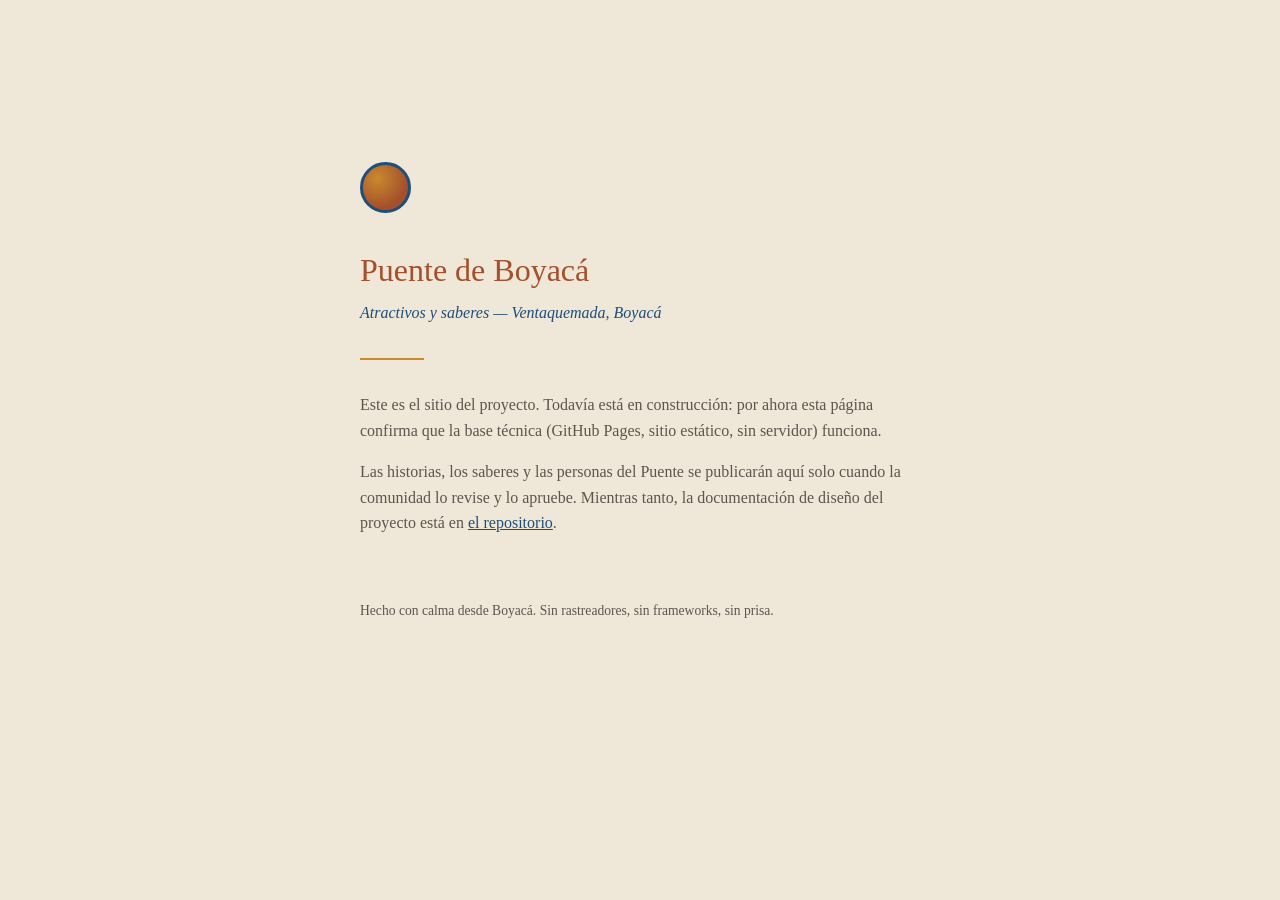
==== index.html @ 94298d31 "Crear página de prueba del sitio (Pages) This HTML document serves as a static webpage for the Puent" ====
<!DOCTYPE html>
<html lang="es">
<head>
<meta charset="utf-8">
<meta name="viewport" content="width=device-width, initial-scale=1">
<title>Puente de Boyacá — atractivos y saberes</title>
<meta name="description" content="Sitio del proyecto Puente de Boyacá: atractivos y saberes. Página de prueba.">
<style>
  :root {
    --tierra: #a4502c;      /* tierra cocida */
    --cobalto: #1f4e79;     /* esmalte cobalto */
    --lana: #efe7d8;        /* lana cruda */
    --piedra: #5b564e;      /* gris piedra */
    --ocre: #c98a2d;
  }
  * { box-sizing: border-box; }
  body {
    margin: 0;
    background: var(--lana);
    color: var(--piedra);
    font-family: Georgia, 'Times New Roman', serif;
    line-height: 1.6;
  }
  main {
    max-width: 38rem;
    margin: 0 auto;
    padding: 18vh 1.5rem 4rem;
  }
  .marca {
    width: 3.2rem; height: 3.2rem;
    border-radius: 50%;
    background:
      radial-gradient(circle at 32% 30%, var(--ocre), var(--tierra) 68%);
    border: 3px solid var(--cobalto);
    margin-bottom: 2rem;
  }
  h1 {
    font-size: 2rem;
    color: var(--tierra);
    margin: 0 0 .25rem;
    font-weight: normal;
  }
  p.sub {
    color: var(--cobalto);
    margin-top: 0;
    font-style: italic;
  }
  hr {
    border: none;
    border-top: 2px solid var(--ocre);
    width: 4rem;
    margin: 2rem 0;
  }
  a { color: var(--cobalto); }
  footer {
    margin-top: 4rem;
    font-size: .85rem;
    color: var(--piedra);
  }
</style>
</head>
<body>
<main>
  <div class="marca" aria-hidden="true"></div>
  <h1>Puente de Boyacá</h1>
  <p class="sub">Atractivos y saberes — Ventaquemada, Boyacá</p>
  <hr>
  <p>
    Este es el sitio del proyecto. Todavía está en construcción: por ahora
    esta página confirma que la base técnica (GitHub Pages, sitio estático,
    sin servidor) funciona.
  </p>
  <p>
    Las historias, los saberes y las personas del Puente se publicarán aquí
    solo cuando la comunidad lo revise y lo apruebe. Mientras tanto, la
    documentación de diseño del proyecto está en
    <a href="https://github.com/SanThought/puente-boyaca-web">el repositorio</a>.
  </p>
  <footer>
    Hecho con calma desde Boyacá. Sin rastreadores, sin frameworks, sin prisa.
  </footer>
</main>
</body>
</html>
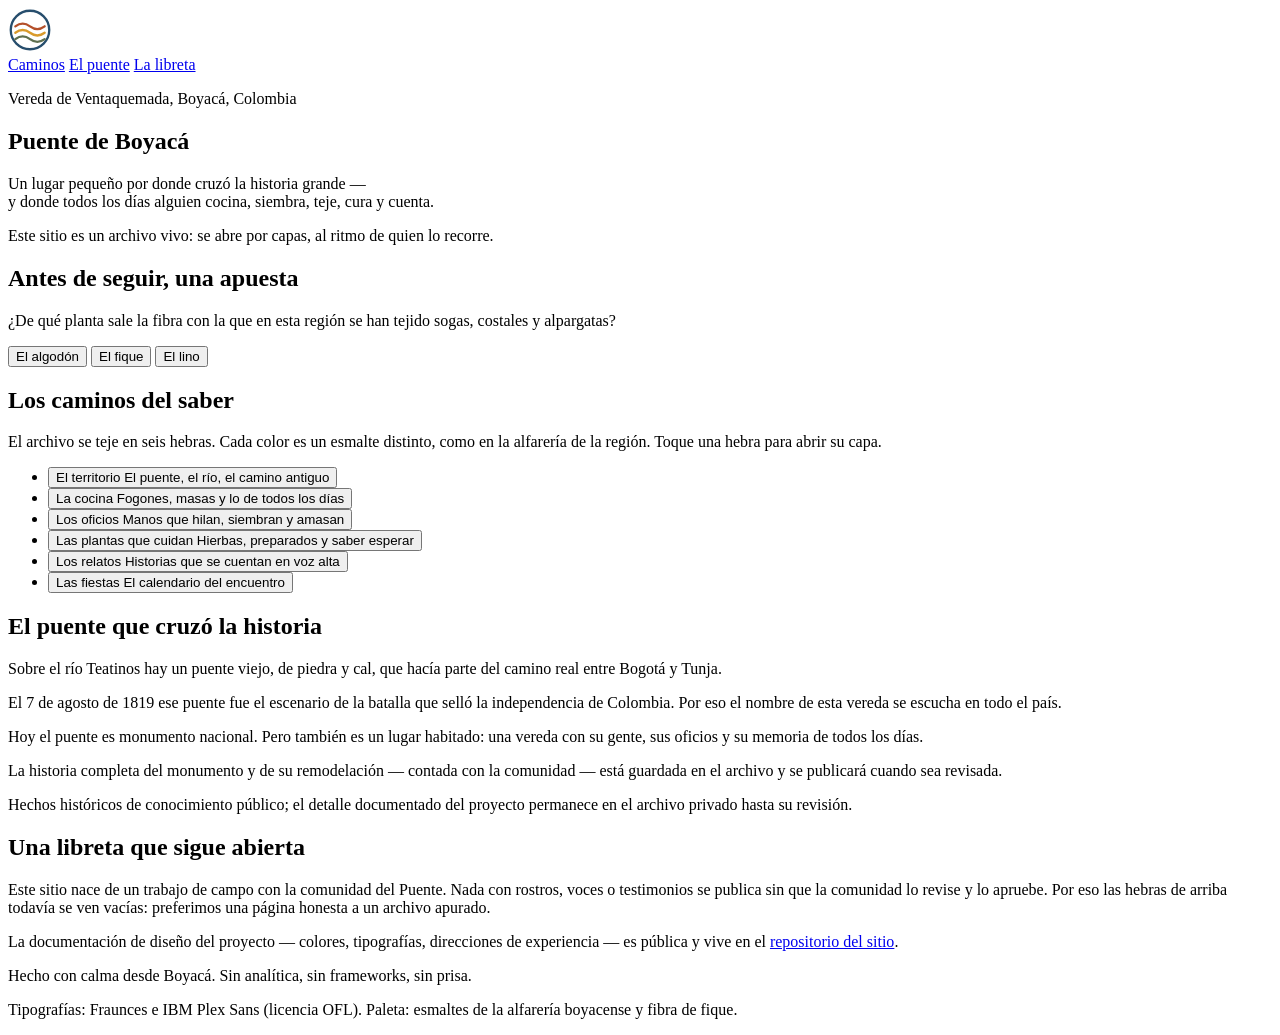
==== commit 94e8a5df: "Reconstruye la portada: nueva tipografia, paleta de esmaltes, caminos del saber Updated the title an" ====
--- a/index.html
+++ b/index.html
@@ -3,82 +3,167 @@
 <head>
 <meta charset="utf-8">
 <meta name="viewport" content="width=device-width, initial-scale=1">
-<title>Puente de Boyacá — atractivos y saberes</title>
-<meta name="description" content="Sitio del proyecto Puente de Boyacá: atractivos y saberes. Página de prueba.">
-<style>
-  :root {
-    --tierra: #a4502c;      /* tierra cocida */
-    --cobalto: #1f4e79;     /* esmalte cobalto */
-    --lana: #efe7d8;        /* lana cruda */
-    --piedra: #5b564e;      /* gris piedra */
-    --ocre: #c98a2d;
-  }
-  * { box-sizing: border-box; }
-  body {
-    margin: 0;
-    background: var(--lana);
-    color: var(--piedra);
-    font-family: Georgia, 'Times New Roman', serif;
-    line-height: 1.6;
-  }
-  main {
-    max-width: 38rem;
-    margin: 0 auto;
-    padding: 18vh 1.5rem 4rem;
-  }
-  .marca {
-    width: 3.2rem; height: 3.2rem;
-    border-radius: 50%;
-    background:
-      radial-gradient(circle at 32% 30%, var(--ocre), var(--tierra) 68%);
-    border: 3px solid var(--cobalto);
-    margin-bottom: 2rem;
-  }
-  h1 {
-    font-size: 2rem;
-    color: var(--tierra);
-    margin: 0 0 .25rem;
-    font-weight: normal;
-  }
-  p.sub {
-    color: var(--cobalto);
-    margin-top: 0;
-    font-style: italic;
-  }
-  hr {
-    border: none;
-    border-top: 2px solid var(--ocre);
-    width: 4rem;
-    margin: 2rem 0;
-  }
-  a { color: var(--cobalto); }
-  footer {
-    margin-top: 4rem;
-    font-size: .85rem;
-    color: var(--piedra);
-  }
-</style>
+<title>Puente de Boyacá — territorio, oficios y memoria</title>
+<meta name="description" content="Sitio cultural de la vereda Puente de Boyacá (Ventaquemada, Boyacá): un archivo vivo de saberes que se abre camino con calma.">
+<link rel="preconnect" href="https://fonts.googleapis.com">
+<link rel="preconnect" href="https://fonts.gstatic.com" crossorigin>
+<link href="https://fonts.googleapis.com/css2?family=Fraunces:ital,opsz,wght@0,9..144,400;0,9..144,600;0,9..144,900;1,9..144,400&family=IBM+Plex+Sans:wght@400;500;600&display=swap" rel="stylesheet">
+<link rel="stylesheet" href="assets/site.css">
 </head>
 <body>
+
+<div class="hebra" aria-hidden="true"><span id="hebra-progreso"></span></div>
+
+<header class="tope">
+  <div class="marca" aria-hidden="true">
+    <svg viewBox="0 0 48 48" width="44" height="44">
+      <circle cx="24" cy="24" r="21" fill="none" stroke="#274e6d" stroke-width="2.5"/>
+      <path d="M8 20 Q16 14 24 20 T40 20" fill="none" stroke="#b4502a" stroke-width="2.5" stroke-linecap="round"/>
+      <path d="M8 27 Q16 21 24 27 T40 27" fill="none" stroke="#d99a2b" stroke-width="2.5" stroke-linecap="round"/>
+      <path d="M8 34 Q16 28 24 34 T40 34" fill="none" stroke="#5f7050" stroke-width="2.5" stroke-linecap="round"/>
+    </svg>
+  </div>
+  <nav class="nav" aria-label="Secciones">
+    <a href="#caminos">Caminos</a>
+    <a href="#historia">El puente</a>
+    <a href="#libreta">La libreta</a>
+  </nav>
+</header>
+
 <main>
-  <div class="marca" aria-hidden="true"></div>
-  <h1>Puente de Boyacá</h1>
-  <p class="sub">Atractivos y saberes — Ventaquemada, Boyacá</p>
-  <hr>
-  <p>
-    Este es el sitio del proyecto. Todavía está en construcción: por ahora
-    esta página confirma que la base técnica (GitHub Pages, sitio estático,
-    sin servidor) funciona.
-  </p>
-  <p>
-    Las historias, los saberes y las personas del Puente se publicarán aquí
-    solo cuando la comunidad lo revise y lo apruebe. Mientras tanto, la
-    documentación de diseño del proyecto está en
-    <a href="https://github.com/SanThought/puente-boyaca-web">el repositorio</a>.
-  </p>
-  <footer>
-    Hecho con calma desde Boyacá. Sin rastreadores, sin frameworks, sin prisa.
-  </footer>
+
+  <section class="hero">
+    <p class="lugar">Vereda de Ventaquemada, Boyacá, Colombia</p>
+    <h1>Puente de Boyacá</h1>
+    <p class="lema">Un lugar pequeño por donde cruzó la historia grande —<br>
+    y donde todos los días alguien cocina, siembra, teje, cura y cuenta.</p>
+    <p class="hero-nota">Este sitio es un archivo vivo: se abre por capas, al ritmo de quien lo recorre.</p>
+    <div class="muestrario" aria-hidden="true">
+      <span class="muestra m-terracota"></span>
+      <span class="muestra m-turquesa"></span>
+      <span class="muestra m-amarillo"></span>
+      <span class="muestra m-verde"></span>
+      <span class="muestra m-cobalto"></span>
+      <span class="muestra m-magenta"></span>
+    </div>
+  </section>
+
+  <div class="divisor" aria-hidden="true"></div>
+
+  <section class="adivina" id="adivina">
+    <h2>Antes de seguir, una apuesta</h2>
+    <p class="pregunta">¿De qué planta sale la fibra con la que en esta región se han tejido sogas, costales y alpargatas?</p>
+    <div class="opciones" role="group" aria-label="Opciones de respuesta">
+      <button class="opcion" data-ok="no">El algodón</button>
+      <button class="opcion" data-ok="si">El fique</button>
+      <button class="opcion" data-ok="no">El lino</button>
+    </div>
+    <div class="respuesta" hidden>
+      <p class="veredicto"></p>
+      <p>El <strong>fique</strong> — una fibra dura y noble — se cultiva y se teje en varias zonas de Boyacá, como Nobsa. Este es un dato de la <em>región</em>; las fichas de este camino, recogidas en el Puente, se publicarán cuando la comunidad las revise.</p>
+    </div>
+  </section>
+
+  <section class="caminos" id="caminos">
+    <h2>Los caminos del saber</h2>
+    <p class="bajada">El archivo se teje en seis hebras. Cada color es un esmalte distinto, como en la alfarería de la región. Toque una hebra para abrir su capa.</p>
+
+    <ul class="hebras">
+      <li class="camino" data-color="cobalto">
+        <button class="hebra-boton" aria-expanded="false">
+          <span class="esmalte e-cobalto" aria-hidden="true"></span>
+          <span class="hebra-texto"><span class="hebra-nombre">El territorio</span>
+          <span class="hebra-pista">El puente, el río, el camino antiguo</span></span>
+        </button>
+        <div class="capa" hidden>
+          <p>Las historias que un lugar guarda: el paso del camino real, el río y las piedras que llevan nombre. El archivo ya guarda material de campo de este camino; sus fichas se publicarán tras la revisión comunitaria.</p>
+          <p class="estado">Estado: fichas en revisión comunitaria</p>
+        </div>
+      </li>
+      <li class="camino" data-color="terracota">
+        <button class="hebra-boton" aria-expanded="false">
+          <span class="esmalte e-terracota" aria-hidden="true"></span>
+          <span class="hebra-texto"><span class="hebra-nombre">La cocina</span>
+          <span class="hebra-pista">Fogones, masas y lo de todos los días</span></span>
+        </button>
+        <div class="capa" hidden>
+          <p>Lo que se come cuando hay algo que celebrar y lo que sostiene la semana: recetas, técnicas y medidas de la mano. El archivo ya guarda material de campo de este camino; sus fichas se publicarán tras la revisión comunitaria.</p>
+          <p class="estado">Estado: fichas en revisión comunitaria</p>
+        </div>
+      </li>
+      <li class="camino" data-color="verde">
+        <button class="hebra-boton" aria-expanded="false">
+          <span class="esmalte e-verde" aria-hidden="true"></span>
+          <span class="hebra-texto"><span class="hebra-nombre">Los oficios</span>
+          <span class="hebra-pista">Manos que hilan, siembran y amasan</span></span>
+        </button>
+        <div class="capa" hidden>
+          <p>Saberes que se aprenden haciendo: la tierra, la lana, la cosecha. Oficios que no caben en un manual. El archivo ya guarda material de campo de este camino; sus fichas se publicarán tras la revisión comunitaria.</p>
+          <p class="estado">Estado: fichas en revisión comunitaria</p>
+        </div>
+      </li>
+      <li class="camino" data-color="turquesa">
+        <button class="hebra-boton" aria-expanded="false">
+          <span class="esmalte e-turquesa" aria-hidden="true"></span>
+          <span class="hebra-texto"><span class="hebra-nombre">Las plantas que cuidan</span>
+          <span class="hebra-pista">Hierbas, preparados y saber esperar</span></span>
+        </button>
+        <div class="capa" hidden>
+          <p>La medicina casera: qué hierba, para qué, y cuándo no. Un conocimiento de cuidado que se transmite en voz baja. El archivo ya guarda material de campo de este camino; sus fichas se publicarán tras la revisión comunitaria.</p>
+          <p class="estado">Estado: fichas en revisión comunitaria</p>
+        </div>
+      </li>
+      <li class="camino" data-color="amarillo">
+        <button class="hebra-boton" aria-expanded="false">
+          <span class="esmalte e-amarillo" aria-hidden="true"></span>
+          <span class="hebra-texto"><span class="hebra-nombre">Los relatos</span>
+          <span class="hebra-pista">Historias que se cuentan en voz alta</span></span>
+        </button>
+        <div class="capa" hidden>
+          <p>La tradición oral: lo que la loma, el río y el oro han dejado en las historias de la gente. El archivo ya guarda material de campo de este camino; sus fichas se publicarán tras la revisión comunitaria.</p>
+          <p class="estado">Estado: fichas en revisión comunitaria</p>
+        </div>
+      </li>
+      <li class="camino" data-color="magenta">
+        <button class="hebra-boton" aria-expanded="false">
+          <span class="esmalte e-magenta" aria-hidden="true"></span>
+          <span class="hebra-texto"><span class="hebra-nombre">Las fiestas</span>
+          <span class="hebra-pista">El calendario del encuentro</span></span>
+        </button>
+        <div class="capa" hidden>
+          <p>Santos patronos, música y la plaza llena: cuándo se celebra y por qué importa. El archivo ya guarda material de campo de este camino; sus fichas se publicarán tras la revisión comunitaria.</p>
+          <p class="estado">Estado: fichas en revisión comunitaria</p>
+        </div>
+      </li>
+    </ul>
+  </section>
+
+  <div class="divisor" aria-hidden="true"></div>
+
+  <section class="historia" id="historia">
+    <h2>El puente que cruzó la historia</h2>
+    <div class="estampa">
+      <p class="capa-h revelar">Sobre el río Teatinos hay un puente viejo, de piedra y cal, que hacía parte del camino real entre Bogotá y Tunja.</p>
+      <p class="capa-h revelar">El 7 de agosto de 1819 ese puente fue el escenario de la batalla que selló la independencia de Colombia. Por eso el nombre de esta vereda se escucha en todo el país.</p>
+      <p class="capa-h revelar">Hoy el puente es monumento nacional. Pero también es un lugar habitado: una vereda con su gente, sus oficios y su memoria de todos los días.</p>
+      <p class="capa-h revelar nota-archivo">La historia completa del monumento y de su remodelación — contada con la comunidad — está guardada en el archivo y se publicará cuando sea revisada.</p>
+    </div>
+    <p class="fuente">Hechos históricos de conocimiento público; el detalle documentado del proyecto permanece en el archivo privado hasta su revisión.</p>
+  </section>
+
+  <section class="libreta" id="libreta">
+    <h2>Una libreta que sigue abierta</h2>
+    <p>Este sitio nace de un trabajo de campo con la comunidad del Puente. Nada con rostros, voces o testimonios se publica sin que la comunidad lo revise y lo apruebe. Por eso las hebras de arriba todavía se ven vacías: preferimos una página honesta a un archivo apurado.</p>
+    <p>La documentación de diseño del proyecto — colores, tipografías, direcciones de experiencia — es pública y vive en el <a href="https://github.com/SanThought/puente-boyaca-web">repositorio del sitio</a>.</p>
+  </section>
+
 </main>
+
+<footer>
+  <p>Hecho con calma desde Boyacá. Sin analítica, sin frameworks, sin prisa.</p>
+  <p class="mini">Tipografías: Fraunces e IBM Plex Sans (licencia OFL). Paleta: esmaltes de la alfarería boyacense y fibra de fique.</p>
+</footer>
+
+<script src="assets/site.js" defer></script>
 </body>
 </html>
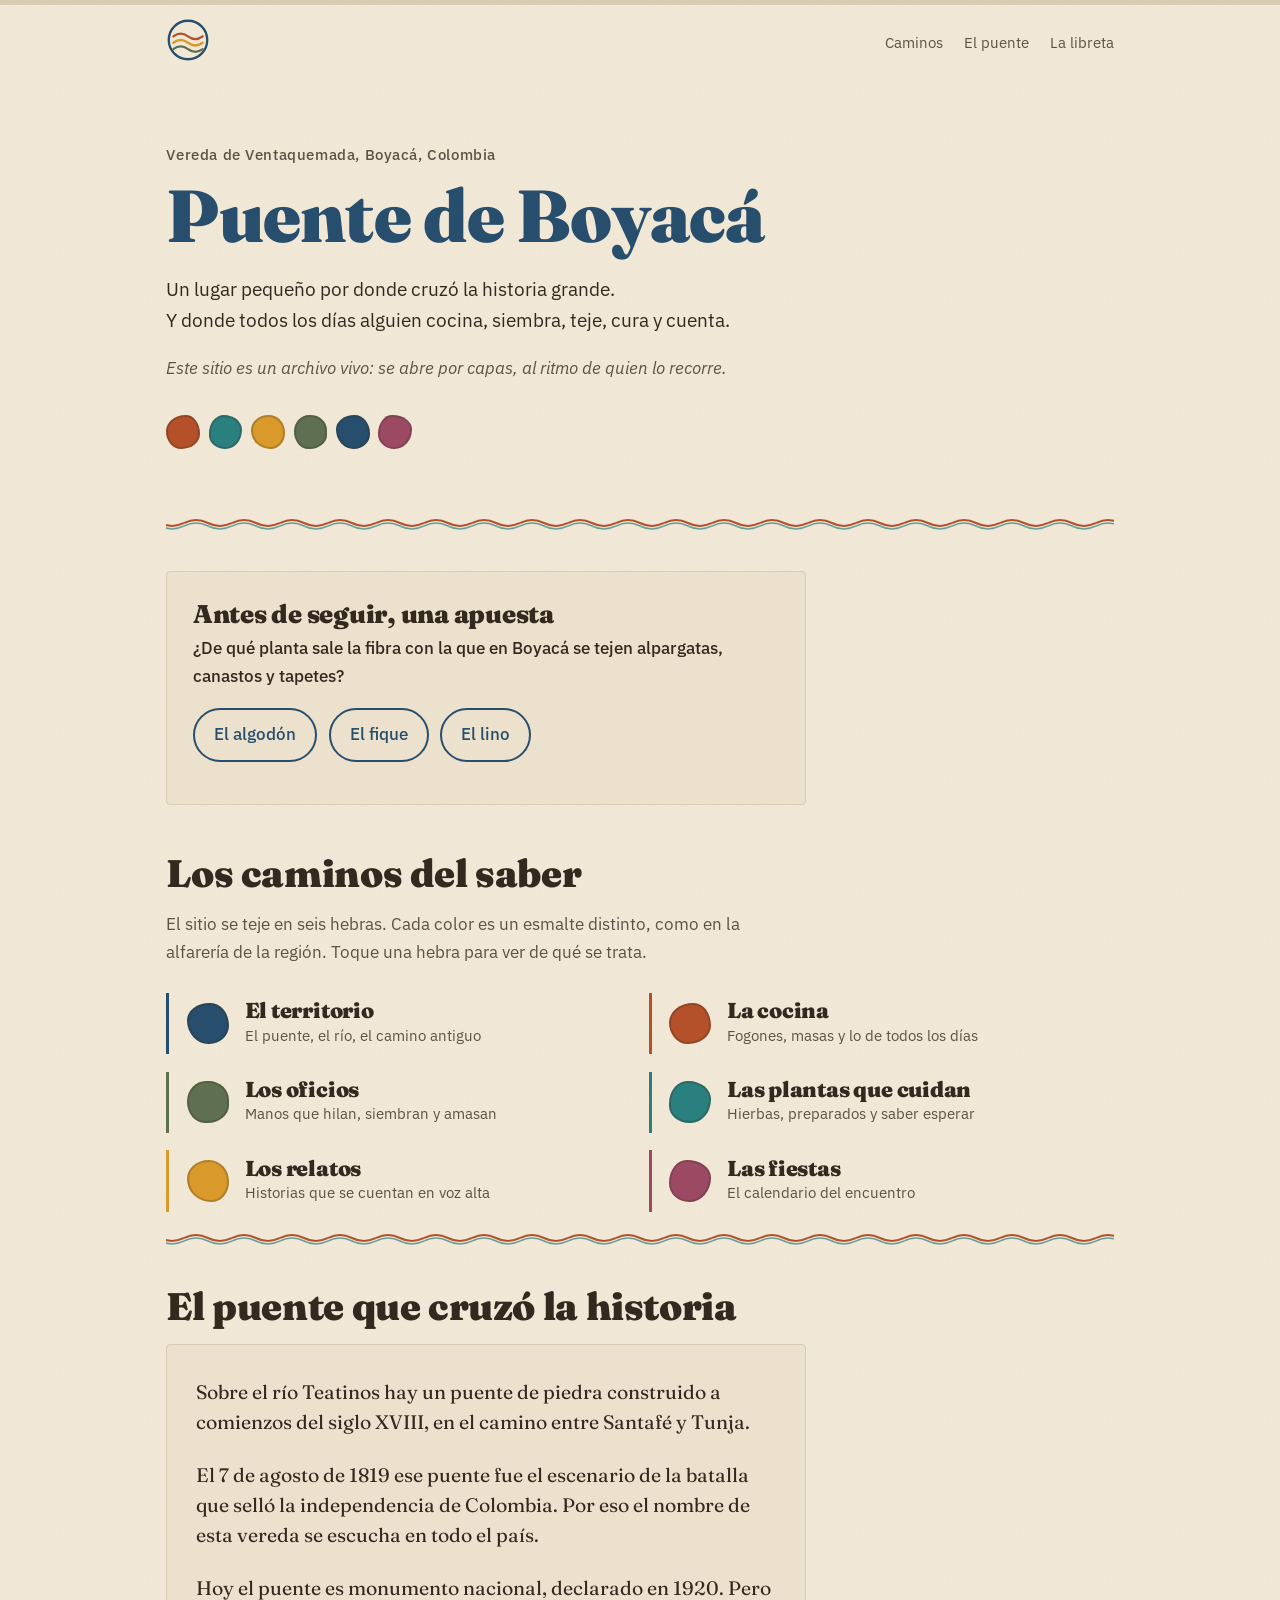
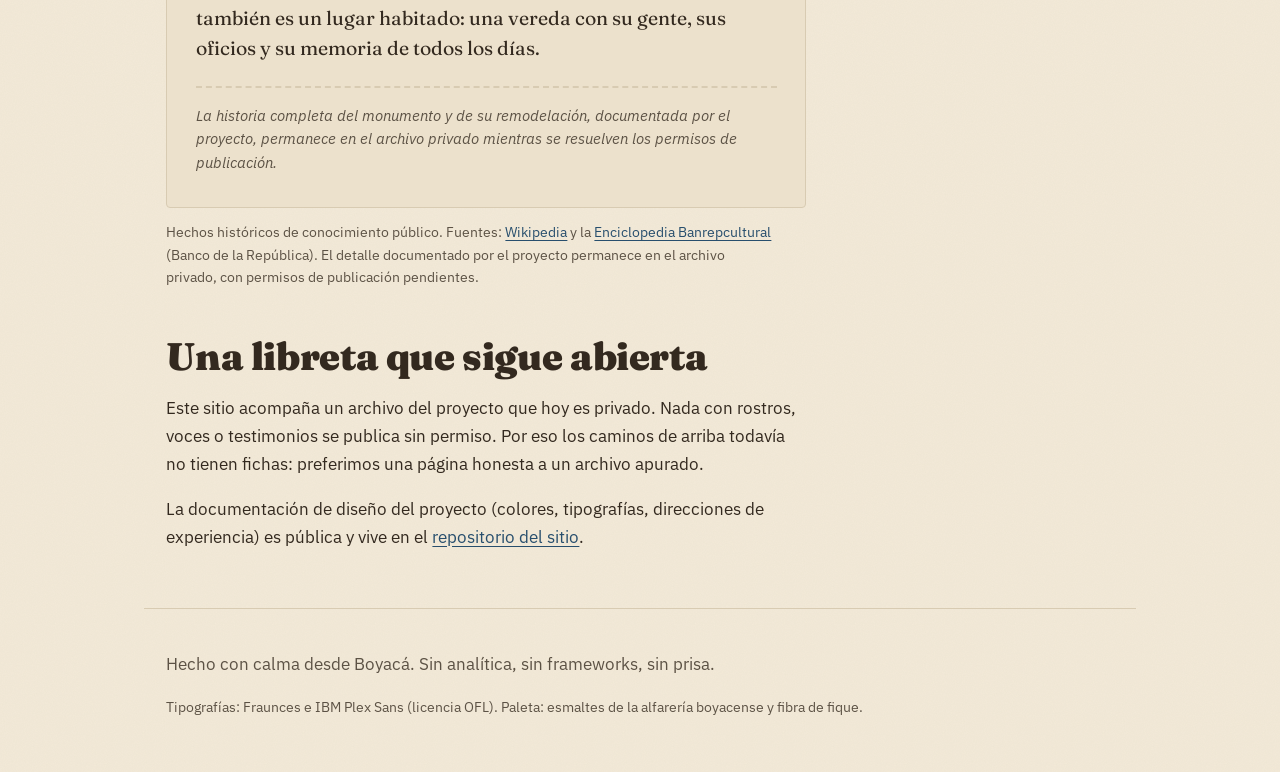
==== commit c1ab9f4b: "Update title and text content in index.html" ====
--- a/index.html
+++ b/index.html
@@ -3,7 +3,7 @@
 <head>
 <meta charset="utf-8">
 <meta name="viewport" content="width=device-width, initial-scale=1">
-<title>Puente de Boyacá — territorio, oficios y memoria</title>
+<title>Puente de Boyacá: territorio, oficios y memoria</title>
 <meta name="description" content="Sitio cultural de la vereda Puente de Boyacá (Ventaquemada, Boyacá): un archivo vivo de saberes que se abre camino con calma.">
 <link rel="preconnect" href="https://fonts.googleapis.com">
 <link rel="preconnect" href="https://fonts.gstatic.com" crossorigin>
@@ -35,8 +35,8 @@
   <section class="hero">
     <p class="lugar">Vereda de Ventaquemada, Boyacá, Colombia</p>
     <h1>Puente de Boyacá</h1>
-    <p class="lema">Un lugar pequeño por donde cruzó la historia grande —<br>
-    y donde todos los días alguien cocina, siembra, teje, cura y cuenta.</p>
+    <p class="lema">Un lugar pequeño por donde cruzó la historia grande.<br>
+    Y donde todos los días alguien cocina, siembra, teje, cura y cuenta.</p>
     <p class="hero-nota">Este sitio es un archivo vivo: se abre por capas, al ritmo de quien lo recorre.</p>
     <div class="muestrario" aria-hidden="true">
       <span class="muestra m-terracota"></span>
@@ -52,7 +52,7 @@
 
   <section class="adivina" id="adivina">
     <h2>Antes de seguir, una apuesta</h2>
-    <p class="pregunta">¿De qué planta sale la fibra con la que en esta región se han tejido sogas, costales y alpargatas?</p>
+    <p class="pregunta">¿De qué planta sale la fibra con la que en Boyacá se tejen alpargatas, canastos y tapetes?</p>
     <div class="opciones" role="group" aria-label="Opciones de respuesta">
       <button class="opcion" data-ok="no">El algodón</button>
       <button class="opcion" data-ok="si">El fique</button>
@@ -60,13 +60,13 @@
     </div>
     <div class="respuesta" hidden>
       <p class="veredicto"></p>
-      <p>El <strong>fique</strong> — una fibra dura y noble — se cultiva y se teje en varias zonas de Boyacá, como Nobsa. Este es un dato de la <em>región</em>; las fichas de este camino, recogidas en el Puente, se publicarán cuando la comunidad las revise.</p>
+      <p>El <strong>fique</strong> se trabaja en zonas de Boyacá como Guacamayas, Tenza y Chinavita, según el <a href="https://artesanias.boyaca.gov.co/oficios/">catálogo de oficios de Artesanías de Boyacá</a>. Este es un dato de la <em>región</em>: los caminos de este sitio aún no publican sus fichas porque los permisos del archivo están pendientes.</p>
     </div>
   </section>
 
   <section class="caminos" id="caminos">
     <h2>Los caminos del saber</h2>
-    <p class="bajada">El archivo se teje en seis hebras. Cada color es un esmalte distinto, como en la alfarería de la región. Toque una hebra para abrir su capa.</p>
+    <p class="bajada">El sitio se teje en seis hebras. Cada color es un esmalte distinto, como en la alfarería de la región. Toque una hebra para ver de qué se trata.</p>
 
     <ul class="hebras">
       <li class="camino" data-color="cobalto">
@@ -76,8 +76,8 @@
           <span class="hebra-pista">El puente, el río, el camino antiguo</span></span>
         </button>
         <div class="capa" hidden>
-          <p>Las historias que un lugar guarda: el paso del camino real, el río y las piedras que llevan nombre. El archivo ya guarda material de campo de este camino; sus fichas se publicarán tras la revisión comunitaria.</p>
-          <p class="estado">Estado: fichas en revisión comunitaria</p>
+          <p>Las historias que un lugar guarda: el paso del camino, el río y las piedras que llevan nombre.</p>
+          <p class="estado">Estado: aún sin contenido publicado; permisos de publicación pendientes.</p>
         </div>
       </li>
       <li class="camino" data-color="terracota">
@@ -87,8 +87,8 @@
           <span class="hebra-pista">Fogones, masas y lo de todos los días</span></span>
         </button>
         <div class="capa" hidden>
-          <p>Lo que se come cuando hay algo que celebrar y lo que sostiene la semana: recetas, técnicas y medidas de la mano. El archivo ya guarda material de campo de este camino; sus fichas se publicarán tras la revisión comunitaria.</p>
-          <p class="estado">Estado: fichas en revisión comunitaria</p>
+          <p>Lo que se come cuando hay algo que celebrar y lo que sostiene la semana: recetas, técnicas y medidas de la mano.</p>
+          <p class="estado">Estado: aún sin contenido publicado; permisos de publicación pendientes.</p>
         </div>
       </li>
       <li class="camino" data-color="verde">
@@ -98,8 +98,8 @@
           <span class="hebra-pista">Manos que hilan, siembran y amasan</span></span>
         </button>
         <div class="capa" hidden>
-          <p>Saberes que se aprenden haciendo: la tierra, la lana, la cosecha. Oficios que no caben en un manual. El archivo ya guarda material de campo de este camino; sus fichas se publicarán tras la revisión comunitaria.</p>
-          <p class="estado">Estado: fichas en revisión comunitaria</p>
+          <p>Saberes que se aprenden haciendo: la tierra, la lana, la cosecha. Oficios que no caben en un manual.</p>
+          <p class="estado">Estado: aún sin contenido publicado; permisos de publicación pendientes.</p>
         </div>
       </li>
       <li class="camino" data-color="turquesa">
@@ -109,8 +109,8 @@
           <span class="hebra-pista">Hierbas, preparados y saber esperar</span></span>
         </button>
         <div class="capa" hidden>
-          <p>La medicina casera: qué hierba, para qué, y cuándo no. Un conocimiento de cuidado que se transmite en voz baja. El archivo ya guarda material de campo de este camino; sus fichas se publicarán tras la revisión comunitaria.</p>
-          <p class="estado">Estado: fichas en revisión comunitaria</p>
+          <p>La medicina casera: qué hierba, para qué, y cuándo no. Un conocimiento de cuidado que se transmite en voz baja.</p>
+          <p class="estado">Estado: aún sin contenido publicado; permisos de publicación pendientes.</p>
         </div>
       </li>
       <li class="camino" data-color="amarillo">
@@ -120,8 +120,8 @@
           <span class="hebra-pista">Historias que se cuentan en voz alta</span></span>
         </button>
         <div class="capa" hidden>
-          <p>La tradición oral: lo que la loma, el río y el oro han dejado en las historias de la gente. El archivo ya guarda material de campo de este camino; sus fichas se publicarán tras la revisión comunitaria.</p>
-          <p class="estado">Estado: fichas en revisión comunitaria</p>
+          <p>La tradición oral: historias de la loma, del río y de la gente, contadas de generación en generación.</p>
+          <p class="estado">Estado: aún sin contenido publicado; permisos de publicación pendientes.</p>
         </div>
       </li>
       <li class="camino" data-color="magenta">
@@ -131,8 +131,8 @@
           <span class="hebra-pista">El calendario del encuentro</span></span>
         </button>
         <div class="capa" hidden>
-          <p>Santos patronos, música y la plaza llena: cuándo se celebra y por qué importa. El archivo ya guarda material de campo de este camino; sus fichas se publicarán tras la revisión comunitaria.</p>
-          <p class="estado">Estado: fichas en revisión comunitaria</p>
+          <p>Santos patronos, música y la plaza llena: cuándo se celebra y por qué importa.</p>
+          <p class="estado">Estado: aún sin contenido publicado; permisos de publicación pendientes.</p>
         </div>
       </li>
     </ul>
@@ -143,18 +143,18 @@
   <section class="historia" id="historia">
     <h2>El puente que cruzó la historia</h2>
     <div class="estampa">
-      <p class="capa-h revelar">Sobre el río Teatinos hay un puente viejo, de piedra y cal, que hacía parte del camino real entre Bogotá y Tunja.</p>
+      <p class="capa-h revelar">Sobre el río Teatinos hay un puente de piedra construido a comienzos del siglo XVIII, en el camino entre Santafé y Tunja.</p>
       <p class="capa-h revelar">El 7 de agosto de 1819 ese puente fue el escenario de la batalla que selló la independencia de Colombia. Por eso el nombre de esta vereda se escucha en todo el país.</p>
-      <p class="capa-h revelar">Hoy el puente es monumento nacional. Pero también es un lugar habitado: una vereda con su gente, sus oficios y su memoria de todos los días.</p>
-      <p class="capa-h revelar nota-archivo">La historia completa del monumento y de su remodelación — contada con la comunidad — está guardada en el archivo y se publicará cuando sea revisada.</p>
+      <p class="capa-h revelar">Hoy el puente es monumento nacional, declarado en 1920. Pero también es un lugar habitado: una vereda con su gente, sus oficios y su memoria de todos los días.</p>
+      <p class="capa-h revelar nota-archivo">La historia completa del monumento y de su remodelación, documentada por el proyecto, permanece en el archivo privado mientras se resuelven los permisos de publicación.</p>
     </div>
-    <p class="fuente">Hechos históricos de conocimiento público; el detalle documentado del proyecto permanece en el archivo privado hasta su revisión.</p>
+    <p class="fuente">Hechos históricos de conocimiento público. Fuentes: <a href="https://es.wikipedia.org/wiki/Puente_de_Boyac%C3%A1">Wikipedia</a> y la <a href="https://enciclopedia.banrepcultural.org/Puente_de_Boyac%C3%A1">Enciclopedia Banrepcultural</a> (Banco de la República). El detalle documentado por el proyecto permanece en el archivo privado, con permisos de publicación pendientes.</p>
   </section>
 
   <section class="libreta" id="libreta">
     <h2>Una libreta que sigue abierta</h2>
-    <p>Este sitio nace de un trabajo de campo con la comunidad del Puente. Nada con rostros, voces o testimonios se publica sin que la comunidad lo revise y lo apruebe. Por eso las hebras de arriba todavía se ven vacías: preferimos una página honesta a un archivo apurado.</p>
-    <p>La documentación de diseño del proyecto — colores, tipografías, direcciones de experiencia — es pública y vive en el <a href="https://github.com/SanThought/puente-boyaca-web">repositorio del sitio</a>.</p>
+    <p>Este sitio acompaña un archivo del proyecto que hoy es privado. Nada con rostros, voces o testimonios se publica sin permiso. Por eso los caminos de arriba todavía no tienen fichas: preferimos una página honesta a un archivo apurado.</p>
+    <p>La documentación de diseño del proyecto (colores, tipografías, direcciones de experiencia) es pública y vive en el <a href="https://github.com/SanThought/puente-boyaca-web">repositorio del sitio</a>.</p>
   </section>
 
 </main>
--- a/assets/site.css
+++ b/assets/site.css
@@ -0,0 +1,218 @@
+/* Puente de Boyacá — sitio cultural
+   Paleta: esmaltes de alfarería boyacense + fibra de fique
+   Tipografías: Fraunces (display) + IBM Plex Sans (texto), OFL */
+
+:root {
+  --papel: #f3ead8;
+  --papel-bajo: #ece1cc;
+  --tinta: #33291f;
+  --tinta-suave: #5c5245;
+  --terracota: #b4502a;
+  --turquesa: #2a7f7f;
+  --amarillo: #d99a2b;
+  --verde: #5f7050;
+  --cobalto: #274e6d;
+  --magenta: #9c4a63;
+  --linea: #d8cbb2;
+}
+
+* { box-sizing: border-box; }
+
+html { scroll-behavior: smooth; }
+
+body {
+  margin: 0;
+  background: var(--papel);
+  color: var(--tinta);
+  font-family: 'IBM Plex Sans', system-ui, sans-serif;
+  font-size: 1.06rem;
+  line-height: 1.65;
+  /* grano de papel sutil */
+  background-image: url("data:image/svg+xml,%3Csvg xmlns='http://www.w3.org/2000/svg' width='160' height='160'%3E%3Cfilter id='g'%3E%3CfeTurbulence type='fractalNoise' baseFrequency='0.9' numOctaves='2'/%3E%3CfeColorMatrix values='0 0 0 0 0.2 0 0 0 0 0.17 0 0 0 0 0.12 0 0 0 0.04 0'/%3E%3C/filter%3E%3Crect width='160' height='160' filter='url(%23g)'/%3E%3C/svg%3E");
+}
+
+::selection { background: var(--amarillo); color: var(--tinta); }
+
+h1, h2, .hebra-nombre {
+  font-family: 'Fraunces', Georgia, serif;
+  font-weight: 900;
+  line-height: 1.08;
+  letter-spacing: -0.01em;
+}
+
+h2 { font-size: clamp(1.7rem, 4.5vw, 2.4rem); margin: 0 0 1rem; }
+
+a { color: var(--cobalto); text-underline-offset: 3px; }
+a:hover { color: var(--terracota); }
+
+/* hebra de progreso (hilo tejido en el borde superior) */
+.hebra {
+  position: fixed; top: 0; left: 0; right: 0; height: 5px;
+  background: var(--linea); z-index: 10;
+}
+.hebra span {
+  display: block; height: 100%; width: 0;
+  background: linear-gradient(90deg, var(--terracota), var(--amarillo), var(--verde), var(--turquesa), var(--cobalto));
+  transition: width .12s linear;
+}
+
+/* encabezado */
+.tope {
+  display: flex; align-items: center; justify-content: space-between;
+  padding: 1.1rem 1.4rem 0;
+  max-width: 62rem; margin: 0 auto;
+}
+.marca { flex: 0 0 auto; }
+.nav { display: flex; gap: 1.3rem; font-size: .95rem; }
+.nav a { color: var(--tinta-suave); text-decoration: none; border-bottom: 2px solid transparent; padding-bottom: 2px; }
+.nav a:hover, .nav a:focus-visible { border-bottom-color: var(--terracota); color: var(--tinta); }
+
+main { max-width: 62rem; margin: 0 auto; padding: 0 1.4rem; }
+
+/* portada */
+.hero { padding: 4.5rem 0 3rem; max-width: 40rem; }
+.lugar {
+  margin: 0 0 .6rem; font-size: .92rem; font-weight: 500;
+  color: var(--tinta-suave); letter-spacing: .04em;
+}
+.hero h1 {
+  font-size: clamp(2.8rem, 8vw, 4.6rem);
+  margin: 0 0 1.1rem; color: var(--cobalto);
+}
+.lema { font-size: 1.18rem; color: var(--tinta); margin: 0 0 1.2rem; }
+.hero-nota { color: var(--tinta-suave); font-style: italic; margin: 0 0 2rem; }
+
+.muestrario { display: flex; gap: .55rem; align-items: center; }
+.muestra {
+  width: 2.1rem; height: 2.1rem; display: inline-block;
+  border: 2px solid rgba(51,41,31,.25);
+}
+.m-terracota { background: var(--terracota); border-radius: 58% 42% 55% 45% / 48% 55% 45% 52%; }
+.m-turquesa  { background: var(--turquesa);  border-radius: 45% 55% 50% 50% / 55% 45% 58% 42%; }
+.m-amarillo  { background: var(--amarillo);  border-radius: 52% 48% 42% 58% / 45% 52% 48% 55%; }
+.m-verde     { background: var(--verde);     border-radius: 48% 52% 55% 45% / 52% 48% 45% 55%; }
+.m-cobalto   { background: var(--cobalto);   border-radius: 55% 45% 48% 52% / 42% 55% 45% 58%; }
+.m-magenta   { background: var(--magenta);   border-radius: 42% 58% 52% 48% / 55% 42% 58% 45%; }
+
+/* divisor de hebras */
+.divisor {
+  height: 14px; margin: 1.2rem 0 2.6rem;
+  background-image: url("data:image/svg+xml,%3Csvg xmlns='http://www.w3.org/2000/svg' width='48' height='14' viewBox='0 0 48 14'%3E%3Cpath d='M0 7 Q12 1 24 7 T48 7' fill='none' stroke='%23b4502a' stroke-width='2'/%3E%3Cpath d='M0 10 Q12 4 24 10 T48 10' fill='none' stroke='%232a7f7f' stroke-width='1.4' opacity='.7'/%3E%3C/svg%3E");
+  background-repeat: repeat-x; background-position: center;
+}
+
+/* adivina y revela */
+.adivina {
+  background: var(--papel-bajo);
+  border: 1px solid var(--linea);
+  border-radius: 4px;
+  padding: 1.8rem 1.6rem 1.6rem;
+  margin-bottom: 3rem;
+  max-width: 40rem;
+}
+.adivina h2 { font-size: clamp(1.3rem, 3vw, 1.6rem); margin-bottom: .4rem; }
+.pregunta { margin-top: 0; font-weight: 500; }
+.opciones { display: flex; flex-wrap: wrap; gap: .7rem; margin: 1rem 0; }
+.opcion {
+  font: inherit; font-weight: 500;
+  padding: .7rem 1.2rem; min-height: 44px;
+  border-radius: 999px;
+  border: 2px solid var(--cobalto);
+  background: transparent; color: var(--cobalto);
+  cursor: pointer;
+}
+.opcion:hover, .opcion:focus-visible { background: var(--cobalto); color: var(--papel); }
+.opcion.acierto { background: var(--verde); border-color: var(--verde); color: var(--papel); }
+.opcion.fallo { background: transparent; border-color: var(--linea); color: var(--tinta-suave); text-decoration: line-through; }
+.respuesta {
+  border-top: 2px dashed var(--linea);
+  padding-top: 1rem; margin-top: .4rem;
+}
+.respuesta .veredicto { font-family: 'Fraunces', serif; font-weight: 600; font-size: 1.15rem; margin: 0 0 .4rem; }
+
+/* caminos */
+.caminos { margin-bottom: 1rem; }
+.bajada { max-width: 38rem; color: var(--tinta-suave); }
+.hebras { list-style: none; margin: 1.6rem 0 0; padding: 0; display: grid; gap: 1.1rem; }
+@media (min-width: 46rem) { .hebras { grid-template-columns: 1fr 1fr; } }
+
+.camino { border-left: 3px solid var(--linea); padding-left: 1.1rem; }
+.camino[data-color="cobalto"]   { border-left-color: var(--cobalto); }
+.camino[data-color="terracota"] { border-left-color: var(--terracota); }
+.camino[data-color="verde"]     { border-left-color: var(--verde); }
+.camino[data-color="turquesa"]  { border-left-color: var(--turquesa); }
+.camino[data-color="amarillo"]  { border-left-color: var(--amarillo); }
+.camino[data-color="magenta"]   { border-left-color: var(--magenta); }
+
+.hebra-boton {
+  display: flex; align-items: center; gap: 1rem;
+  width: 100%; min-height: 44px;
+  background: none; border: none; padding: .4rem 0;
+  text-align: left; cursor: pointer; color: inherit; font: inherit;
+}
+.esmalte {
+  flex: 0 0 auto; width: 2.6rem; height: 2.6rem;
+  border: 2px solid rgba(51,41,31,.25);
+  transition: transform .25s ease;
+}
+.hebra-boton:hover .esmalte, .hebra-boton:focus-visible .esmalte { transform: rotate(-6deg) scale(1.08); }
+.e-cobalto   { background: var(--cobalto);   border-radius: 55% 45% 48% 52% / 42% 55% 45% 58%; }
+.e-terracota { background: var(--terracota); border-radius: 58% 42% 55% 45% / 48% 55% 45% 52%; }
+.e-verde     { background: var(--verde);     border-radius: 48% 52% 55% 45% / 52% 48% 45% 55%; }
+.e-turquesa  { background: var(--turquesa);  border-radius: 45% 55% 50% 50% / 55% 45% 58% 42%; }
+.e-amarillo  { background: var(--amarillo);  border-radius: 52% 48% 42% 58% / 45% 52% 48% 55%; }
+.e-magenta   { background: var(--magenta);   border-radius: 42% 58% 52% 48% / 55% 42% 58% 45%; }
+
+.hebra-nombre { display: block; font-size: 1.35rem; }
+.hebra-pista { display: block; color: var(--tinta-suave); font-size: .95rem; }
+
+.capa { padding: .4rem 0 .6rem 3.6rem; }
+.capa p { margin: 0 0 .6rem; max-width: 32rem; }
+.estado {
+  font-size: .88rem; color: var(--tinta-suave);
+  font-style: italic;
+}
+
+/* historia con revelado */
+.historia { margin: 1rem 0 3rem; }
+.estampa {
+  background: var(--papel-bajo);
+  border: 1px solid var(--linea);
+  border-radius: 4px;
+  padding: 2rem 1.8rem;
+  max-width: 40rem;
+}
+.capa-h {
+  font-family: 'Fraunces', serif; font-weight: 400;
+  font-size: 1.22rem; line-height: 1.55;
+  margin: 0 0 1.4rem;
+}
+.capa-h:last-child { margin-bottom: 0; }
+.nota-archivo {
+  font-family: 'IBM Plex Sans', sans-serif; font-size: .95rem;
+  color: var(--tinta-suave); font-style: italic;
+  border-top: 2px dashed var(--linea); padding-top: 1rem;
+}
+.fuente { font-size: .85rem; color: var(--tinta-suave); max-width: 38rem; }
+
+/* revelado al hacer scroll */
+.revelar { opacity: 0; transform: translateY(14px); transition: opacity .7s ease, transform .7s ease; }
+.revelar.visible { opacity: 1; transform: none; }
+
+/* libreta */
+.libreta { max-width: 40rem; margin-bottom: 3.5rem; }
+
+footer {
+  border-top: 1px solid var(--linea);
+  max-width: 62rem; margin: 0 auto;
+  padding: 1.6rem 1.4rem 2.5rem;
+  color: var(--tinta-suave);
+}
+footer .mini { font-size: .85rem; }
+
+@media (prefers-reduced-motion: reduce) {
+  html { scroll-behavior: auto; }
+  .revelar { opacity: 1; transform: none; transition: none; }
+  .hebra span { transition: none; }
+  .hebra-boton:hover .esmalte { transform: none; }
+}
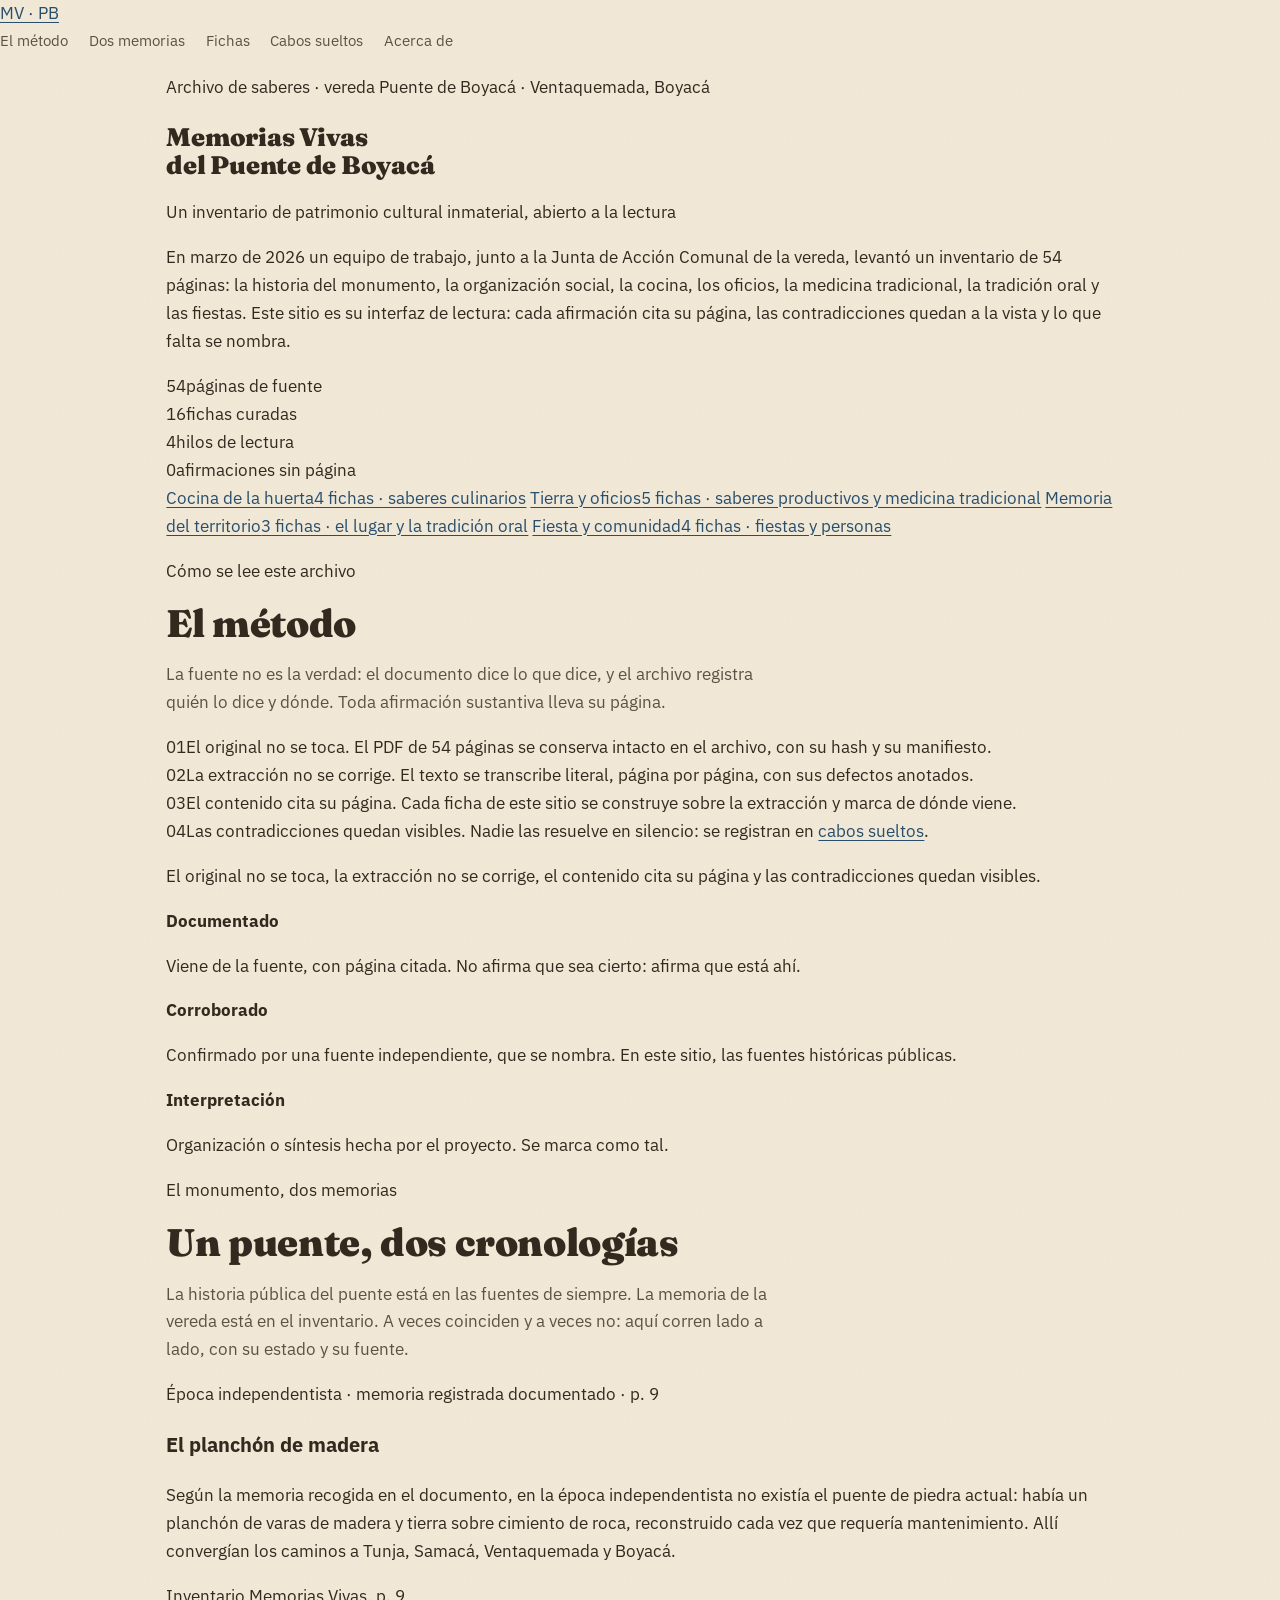
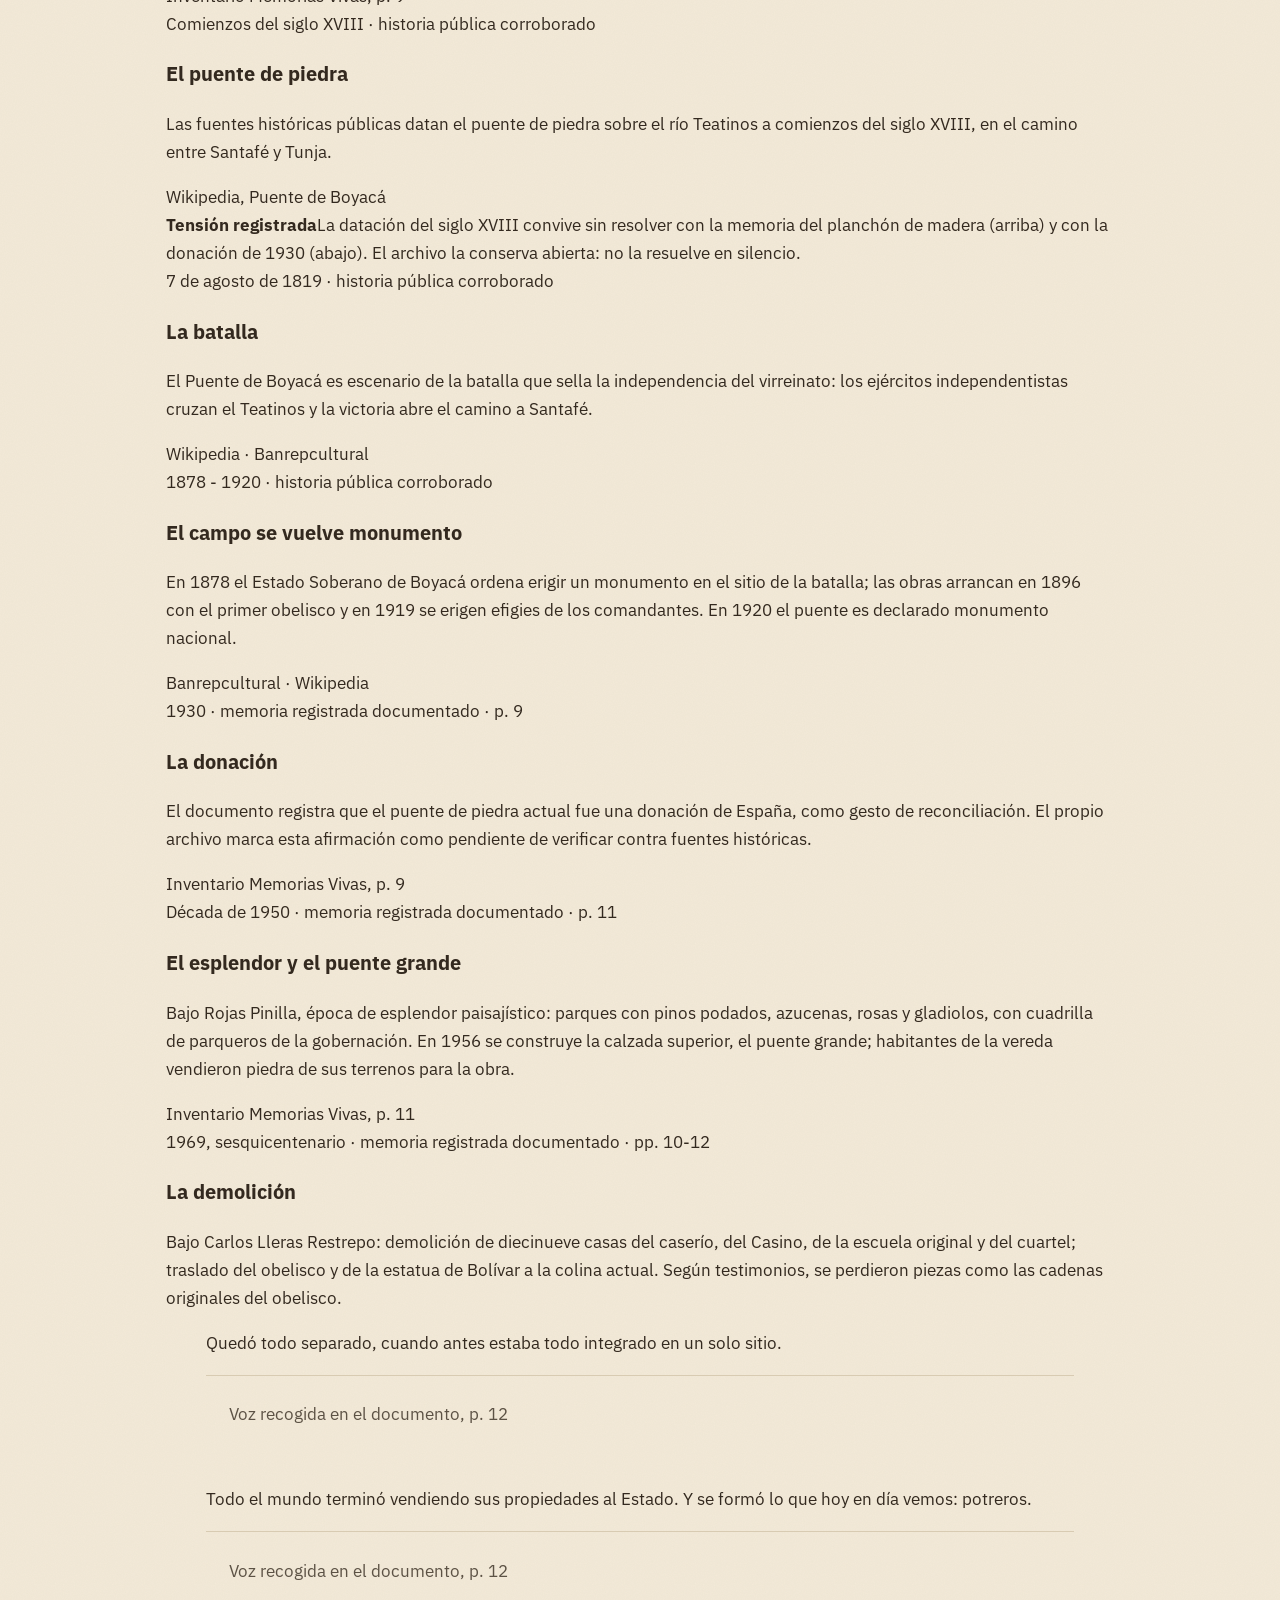
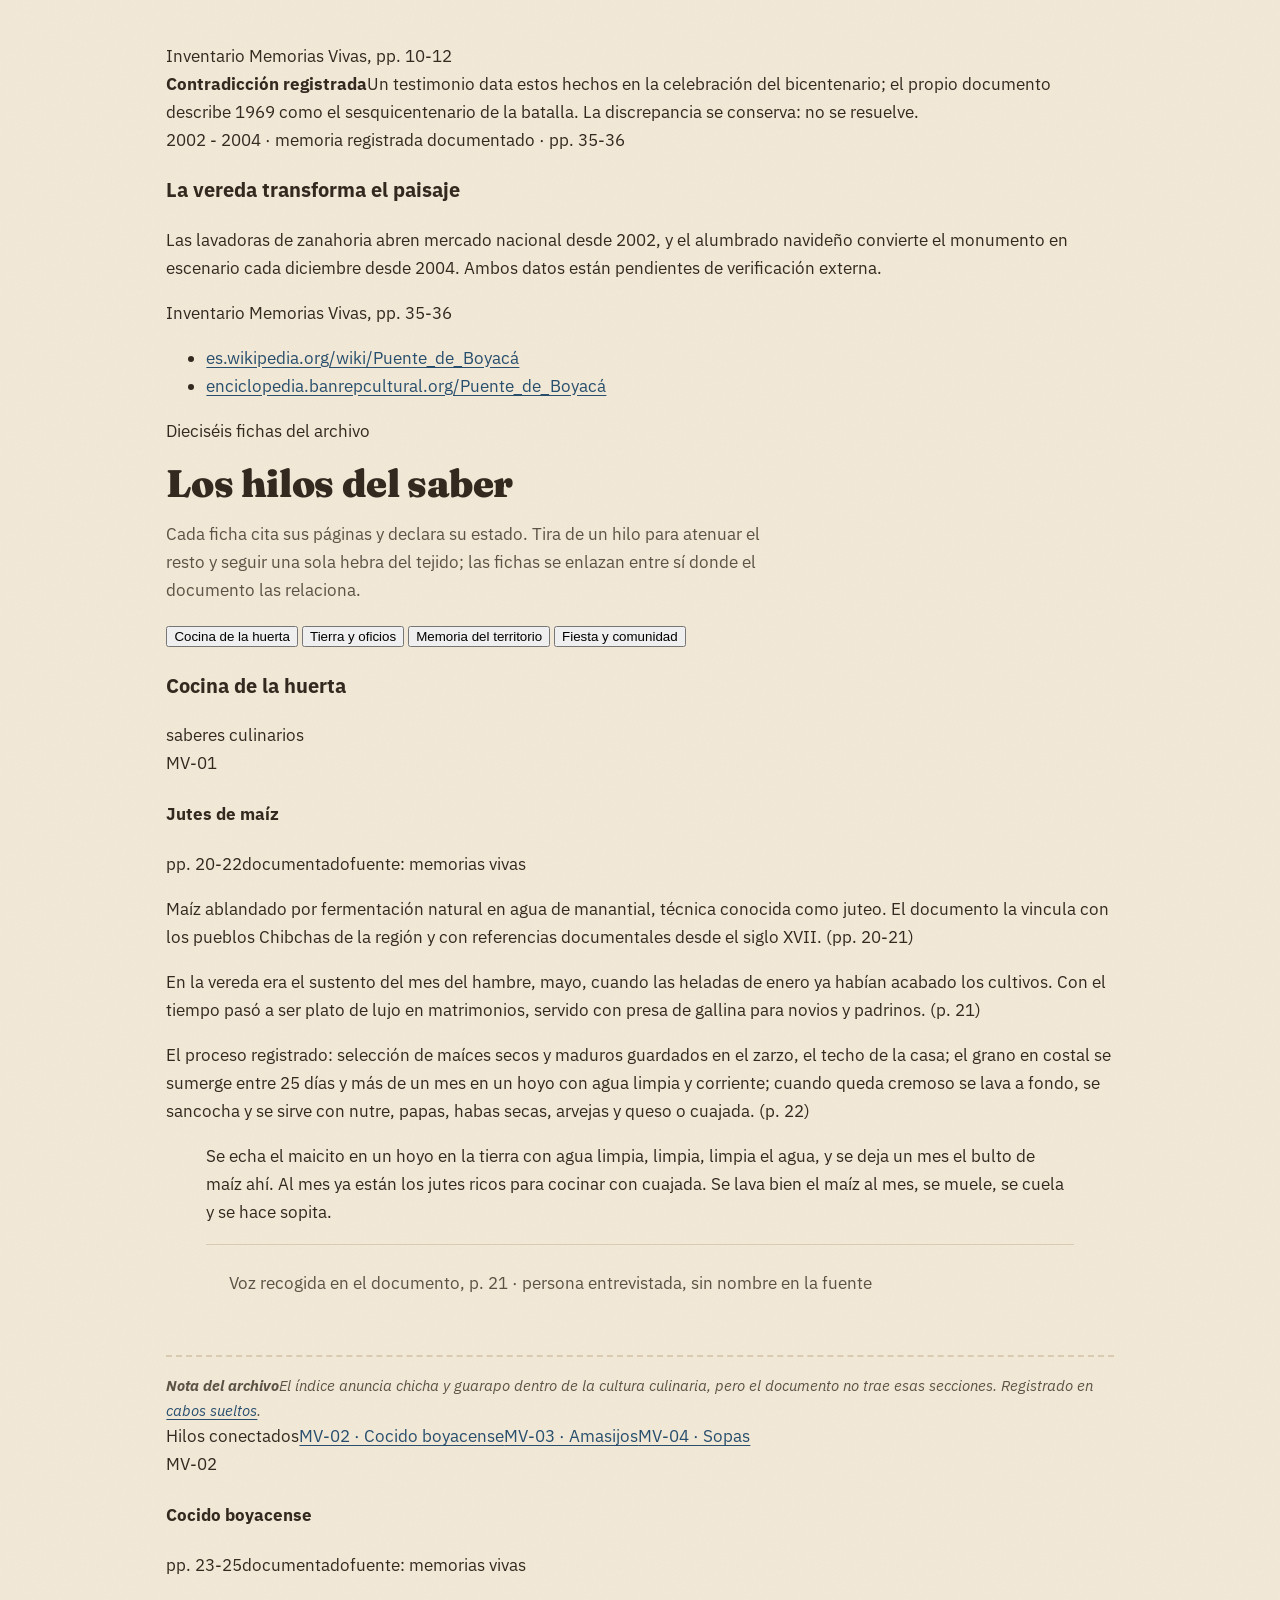
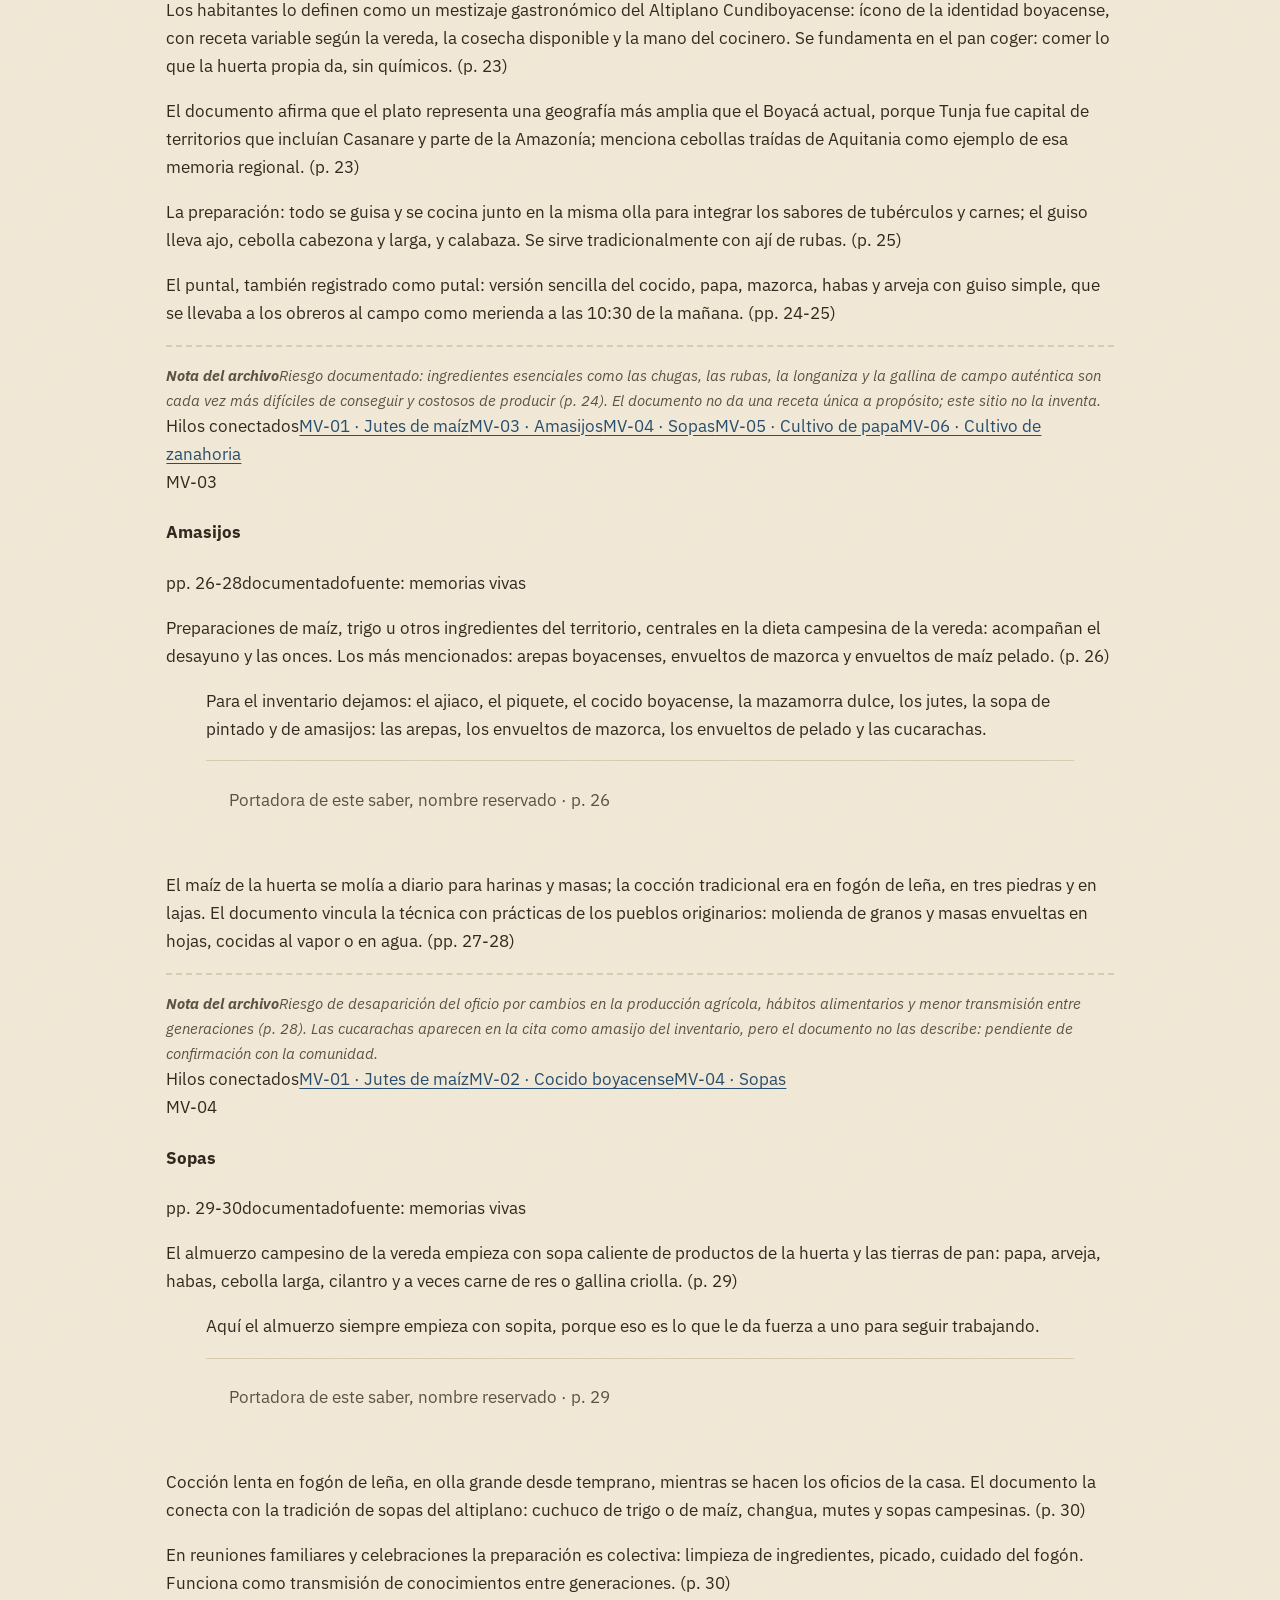
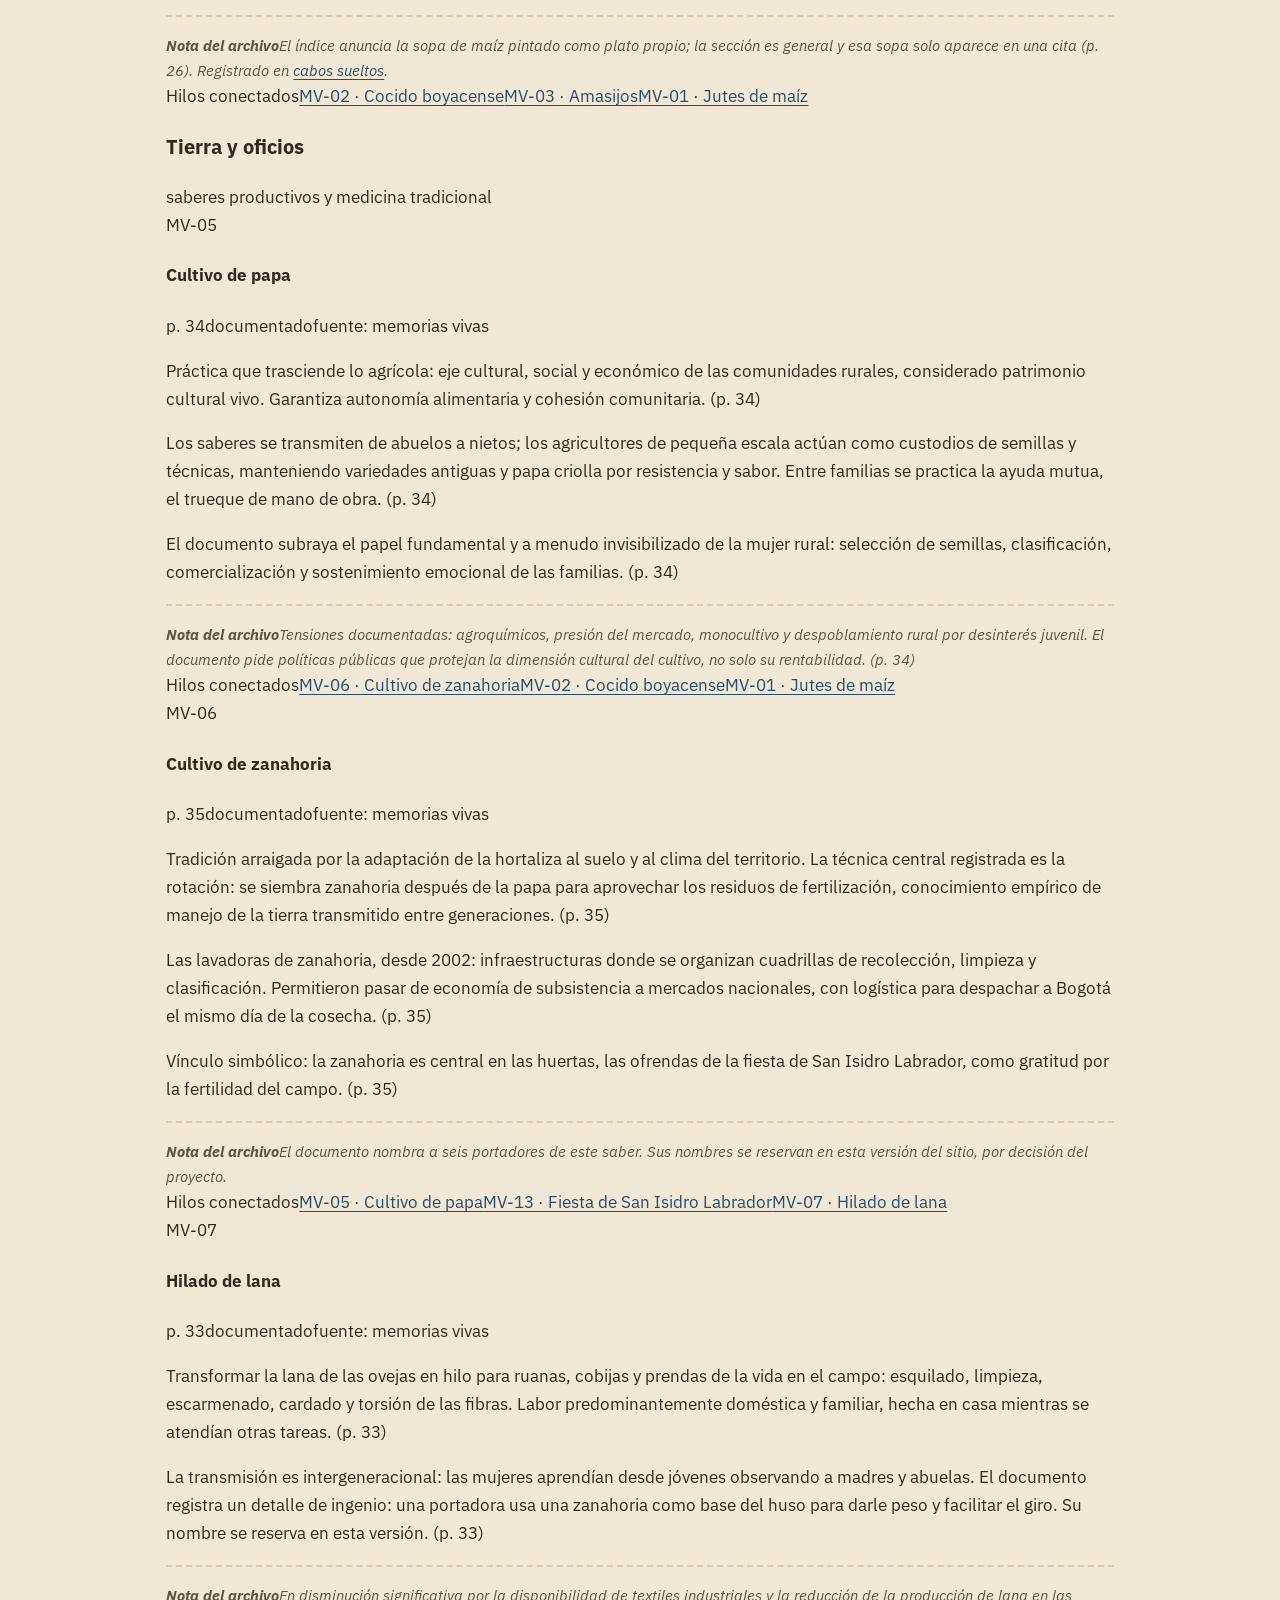
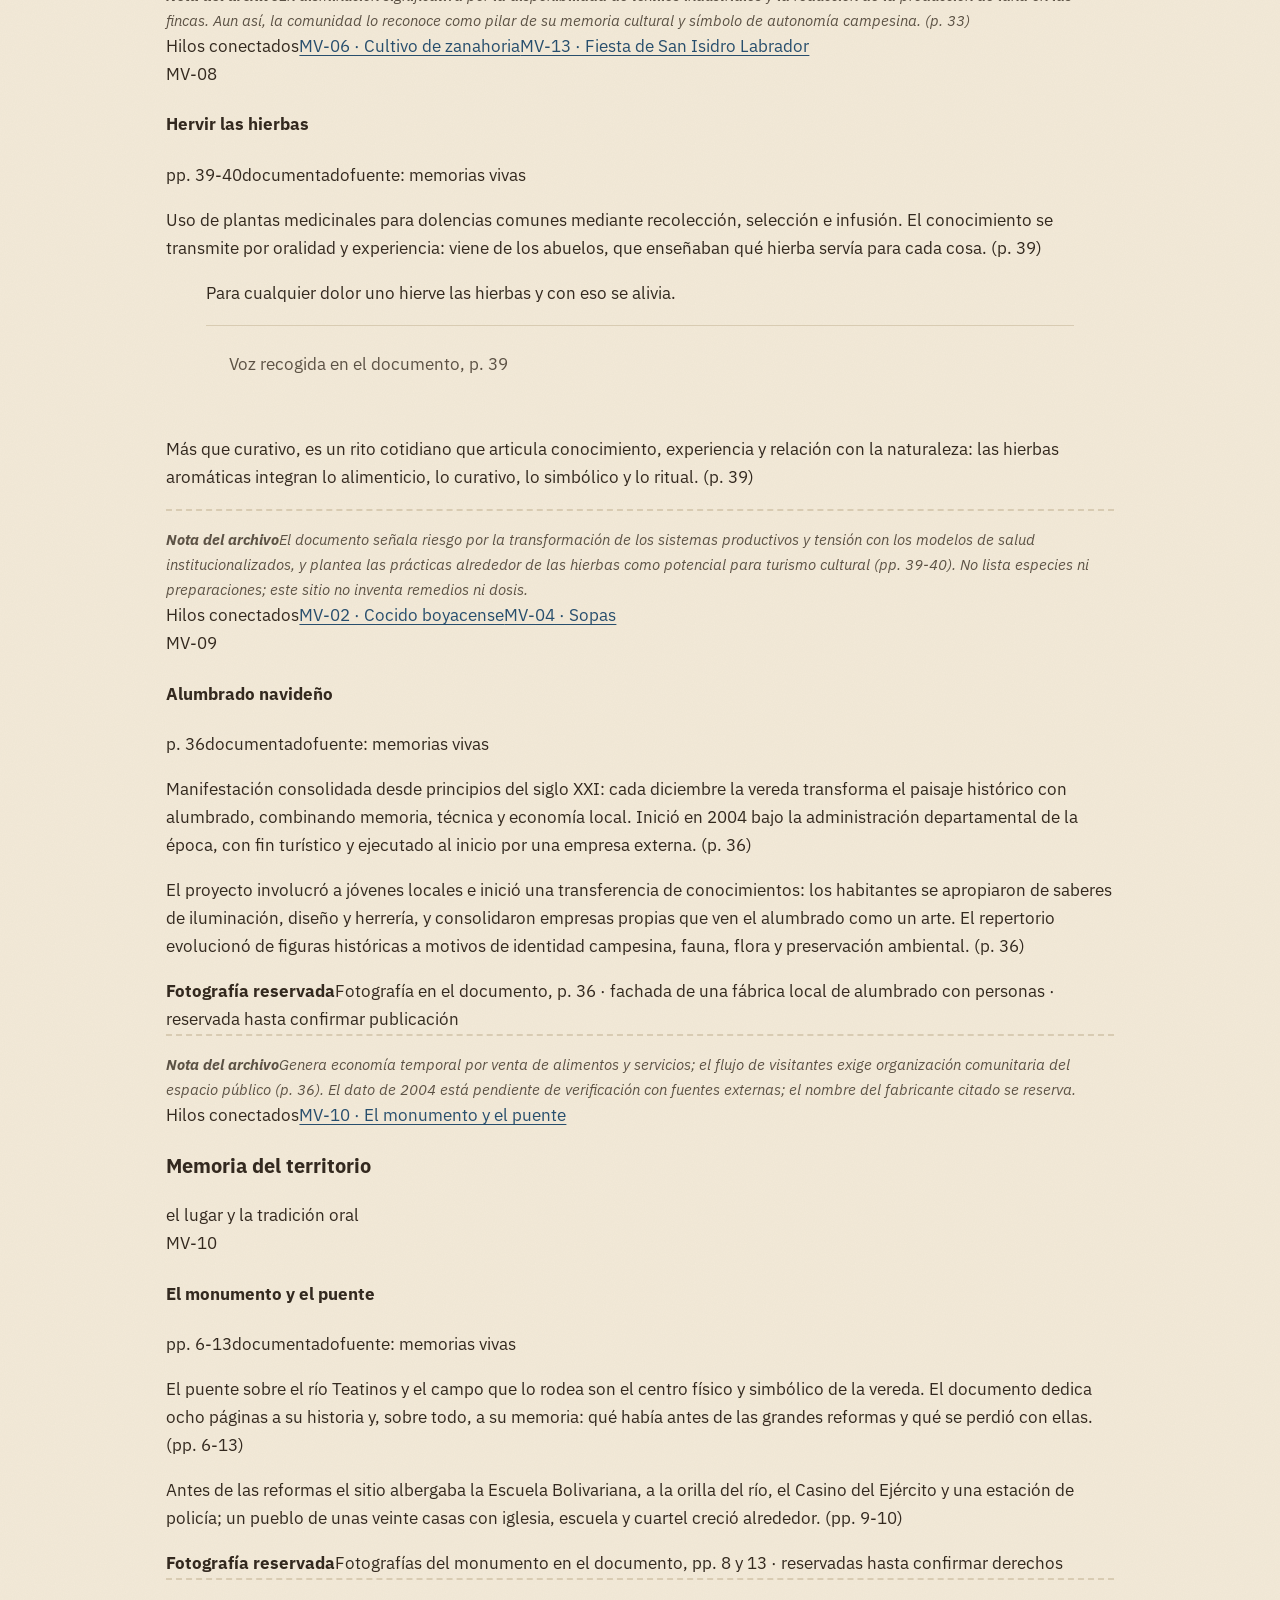
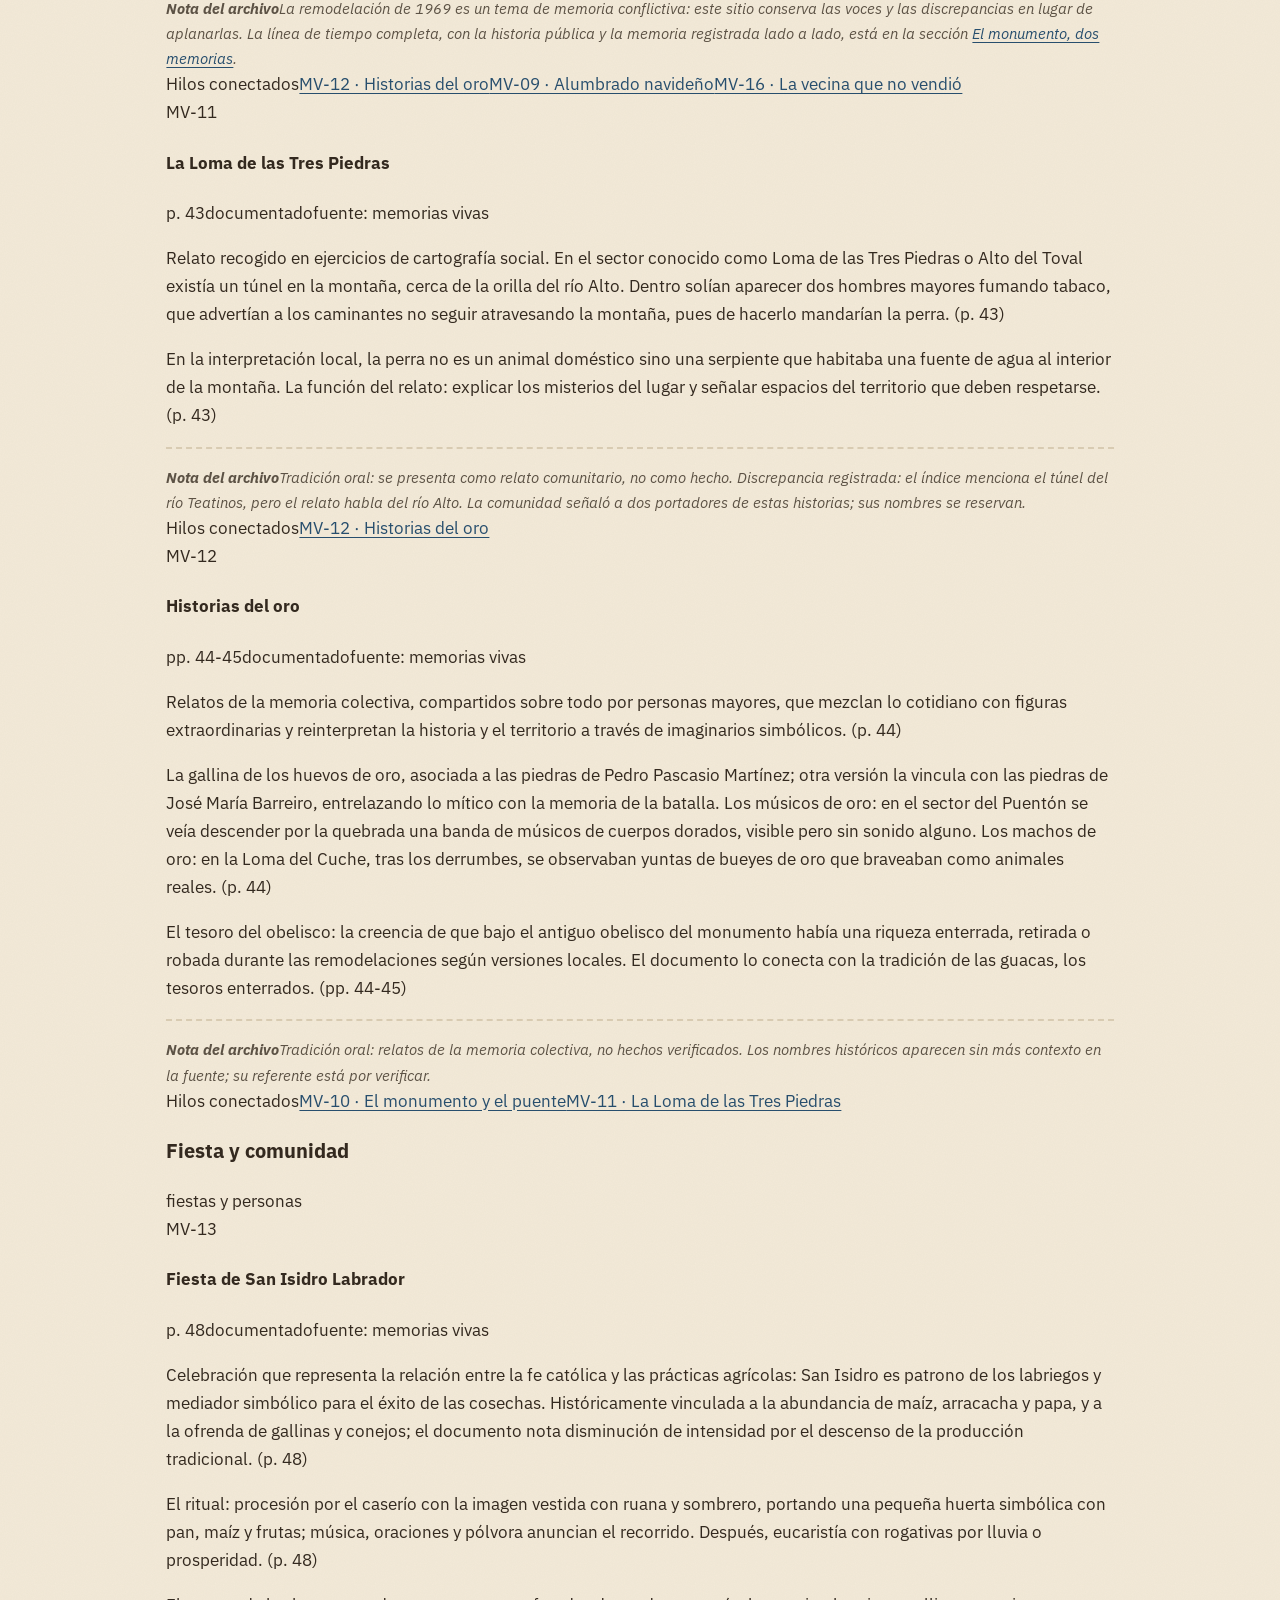
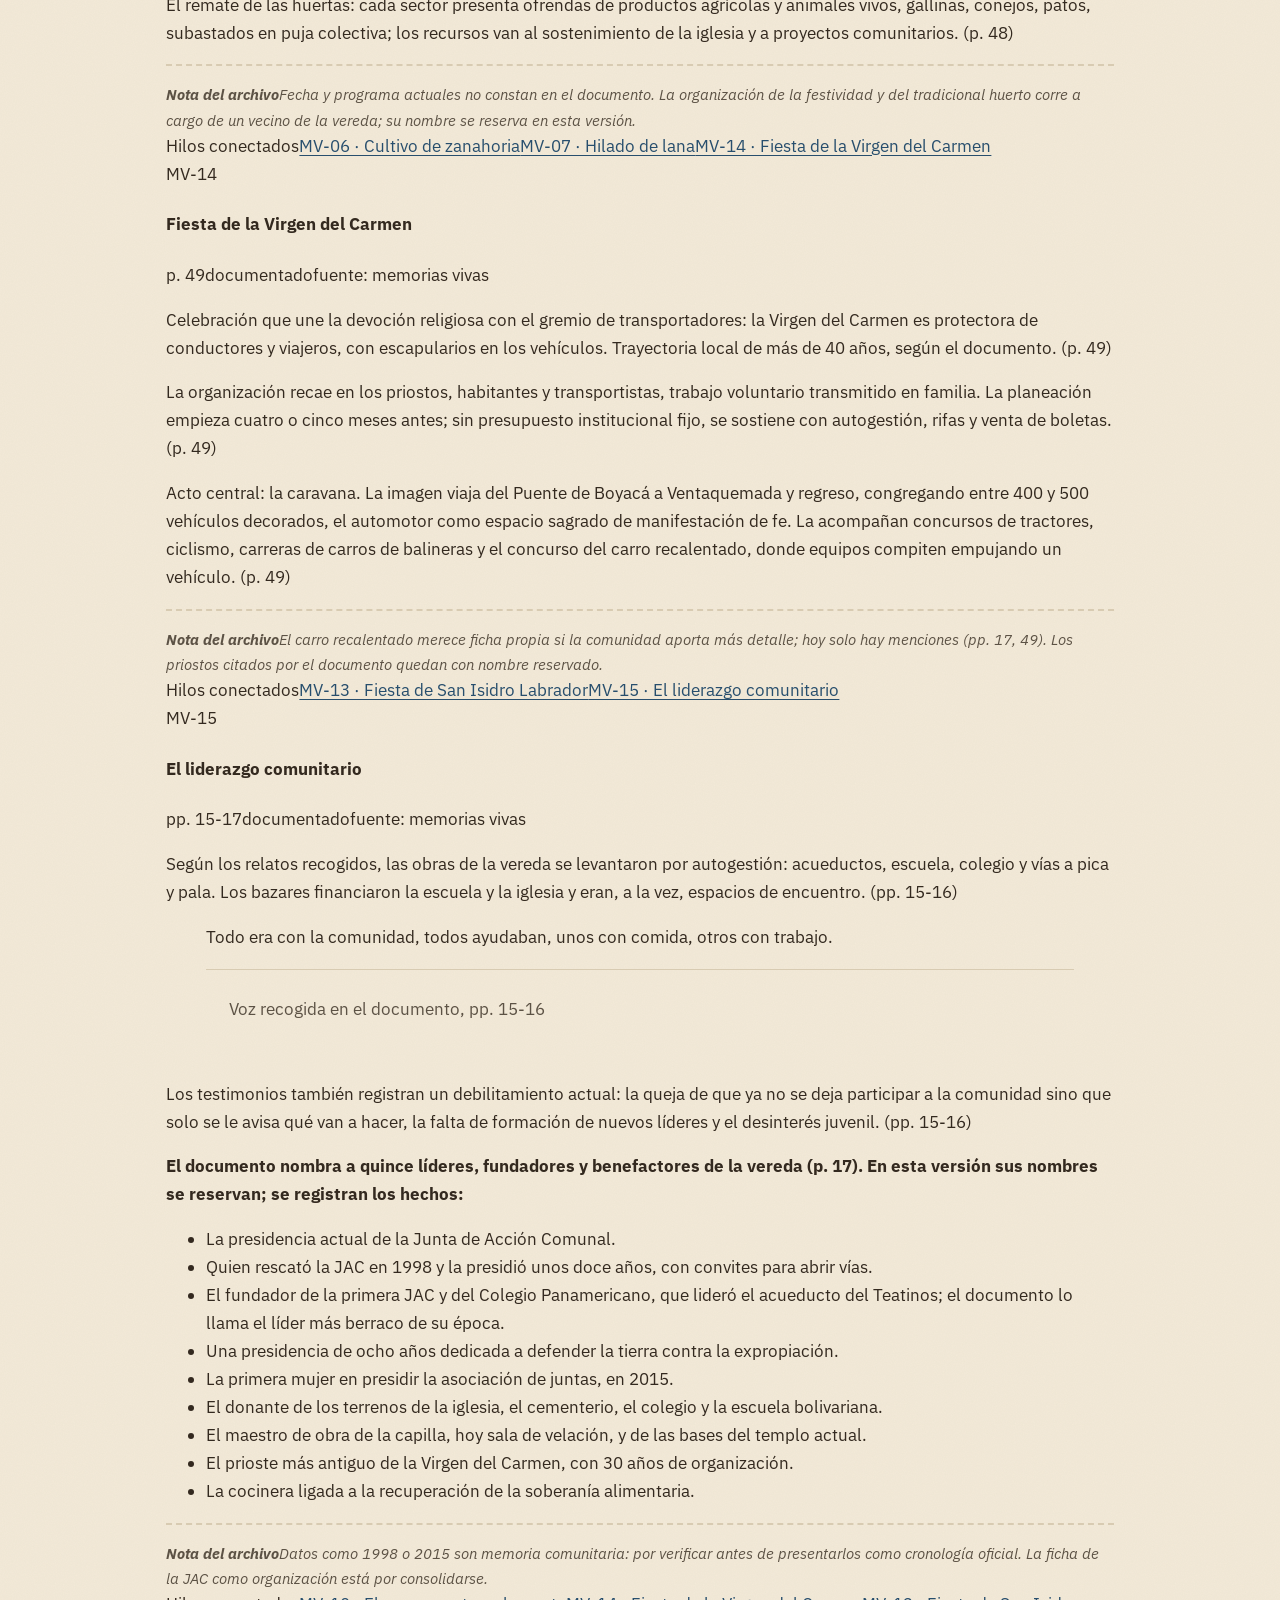
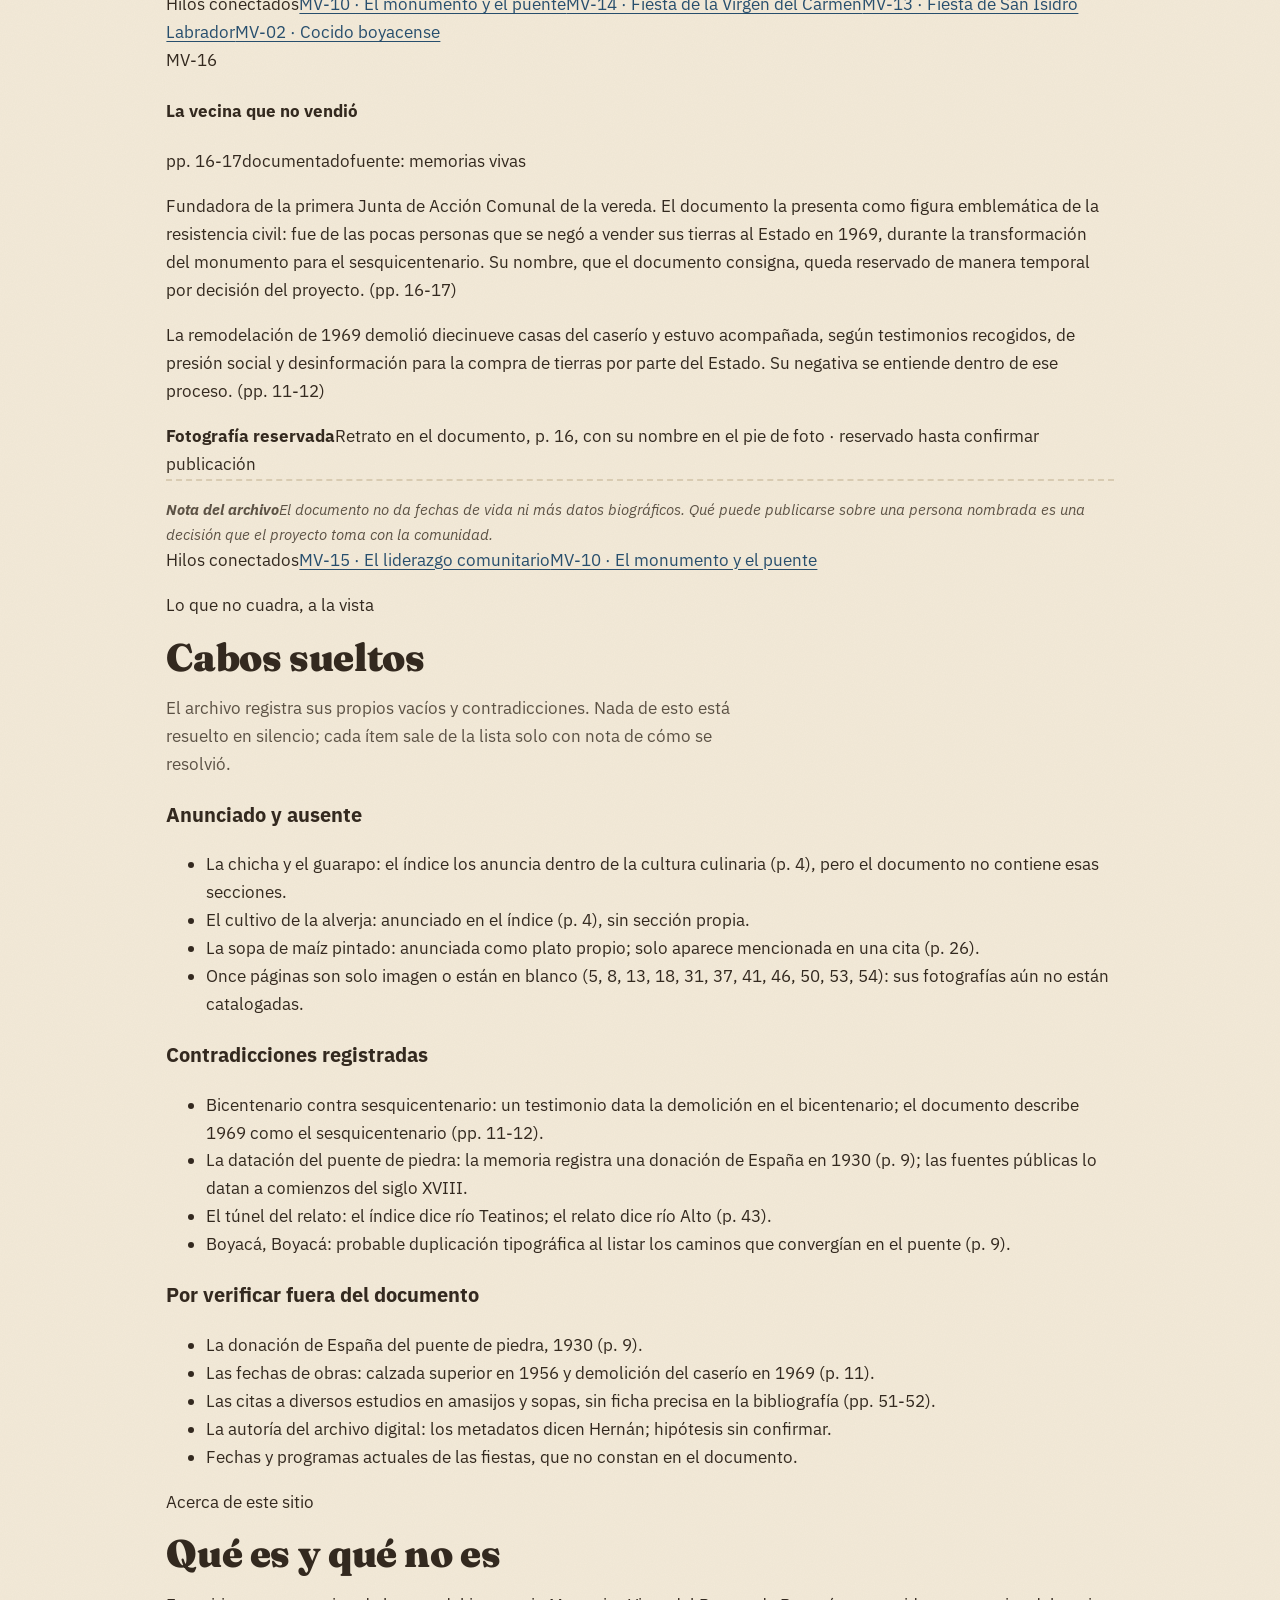
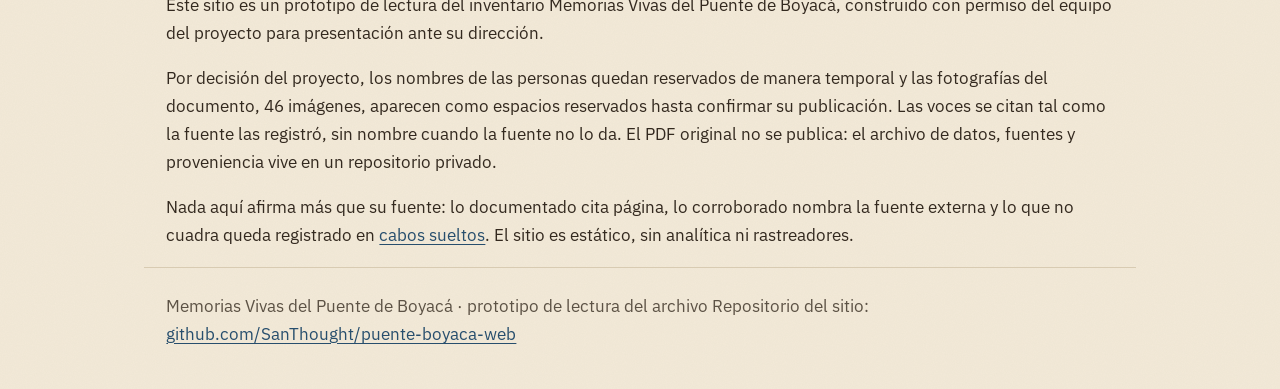
==== commit 1513d5d0: "Reconstruir index: interfaz de lectura del archivo (metodo, dos memorias, 16 fichas, cabos sueltos)" ====
--- a/index.html
+++ b/index.html
@@ -3,165 +3,294 @@
 <head>
 <meta charset="utf-8">
 <meta name="viewport" content="width=device-width, initial-scale=1">
-<title>Puente de Boyacá: territorio, oficios y memoria</title>
-<meta name="description" content="Sitio cultural de la vereda Puente de Boyacá (Ventaquemada, Boyacá): un archivo vivo de saberes que se abre camino con calma.">
+<title>Memorias Vivas del Puente de Boyacá · Archivo de saberes</title>
+<meta name="description" content="Interfaz de lectura del inventario de patrimonio cultural inmaterial de la vereda Puente de Boyacá: cada afirmación cita su página y las contradicciones quedan a la vista.">
 <link rel="preconnect" href="https://fonts.googleapis.com">
 <link rel="preconnect" href="https://fonts.gstatic.com" crossorigin>
-<link href="https://fonts.googleapis.com/css2?family=Fraunces:ital,opsz,wght@0,9..144,400;0,9..144,600;0,9..144,900;1,9..144,400&family=IBM+Plex+Sans:wght@400;500;600&display=swap" rel="stylesheet">
+<link href="https://fonts.googleapis.com/css2?family=Fraunces:ital,opsz,wght@0,9..144,420;0,9..144,540;0,9..144,560;1,9..144,420&family=Newsreader:ital,opsz,wght@0,6..72,400;0,6..72,600;1,6..72,400&family=IBM+Plex+Sans:wght@400;500&family=IBM+Plex+Mono:wght@400;500&display=swap" rel="stylesheet">
 <link rel="stylesheet" href="assets/site.css">
 </head>
 <body>
-
-<div class="hebra" aria-hidden="true"><span id="hebra-progreso"></span></div>
-
-<header class="tope">
-  <div class="marca" aria-hidden="true">
-    <svg viewBox="0 0 48 48" width="44" height="44">
-      <circle cx="24" cy="24" r="21" fill="none" stroke="#274e6d" stroke-width="2.5"/>
-      <path d="M8 20 Q16 14 24 20 T40 20" fill="none" stroke="#b4502a" stroke-width="2.5" stroke-linecap="round"/>
-      <path d="M8 27 Q16 21 24 27 T40 27" fill="none" stroke="#d99a2b" stroke-width="2.5" stroke-linecap="round"/>
-      <path d="M8 34 Q16 28 24 34 T40 34" fill="none" stroke="#5f7050" stroke-width="2.5" stroke-linecap="round"/>
-    </svg>
+<div id="hebra" aria-hidden="true"></div>
+
+<header class="barra">
+  <div class="barra-inner">
+    <a class="sello" href="#inicio">MV · PB</a>
+    <nav class="nav" aria-label="Secciones">
+      <a href="#metodo">El método</a>
+      <a href="#linea">Dos memorias</a>
+      <a href="#fichas">Fichas</a>
+      <a href="#cabos">Cabos sueltos</a>
+      <a href="#acerca">Acerca de</a>
+    </nav>
   </div>
-  <nav class="nav" aria-label="Secciones">
-    <a href="#caminos">Caminos</a>
-    <a href="#historia">El puente</a>
-    <a href="#libreta">La libreta</a>
-  </nav>
 </header>
 
-<main>
-
-  <section class="hero">
-    <p class="lugar">Vereda de Ventaquemada, Boyacá, Colombia</p>
-    <h1>Puente de Boyacá</h1>
-    <p class="lema">Un lugar pequeño por donde cruzó la historia grande.<br>
-    Y donde todos los días alguien cocina, siembra, teje, cura y cuenta.</p>
-    <p class="hero-nota">Este sitio es un archivo vivo: se abre por capas, al ritmo de quien lo recorre.</p>
-    <div class="muestrario" aria-hidden="true">
-      <span class="muestra m-terracota"></span>
-      <span class="muestra m-turquesa"></span>
-      <span class="muestra m-amarillo"></span>
-      <span class="muestra m-verde"></span>
-      <span class="muestra m-cobalto"></span>
-      <span class="muestra m-magenta"></span>
-    </div>
-  </section>
-
-  <div class="divisor" aria-hidden="true"></div>
-
-  <section class="adivina" id="adivina">
-    <h2>Antes de seguir, una apuesta</h2>
-    <p class="pregunta">¿De qué planta sale la fibra con la que en Boyacá se tejen alpargatas, canastos y tapetes?</p>
-    <div class="opciones" role="group" aria-label="Opciones de respuesta">
-      <button class="opcion" data-ok="no">El algodón</button>
-      <button class="opcion" data-ok="si">El fique</button>
-      <button class="opcion" data-ok="no">El lino</button>
-    </div>
-    <div class="respuesta" hidden>
-      <p class="veredicto"></p>
-      <p>El <strong>fique</strong> se trabaja en zonas de Boyacá como Guacamayas, Tenza y Chinavita, según el <a href="https://artesanias.boyaca.gov.co/oficios/">catálogo de oficios de Artesanías de Boyacá</a>. Este es un dato de la <em>región</em>: los caminos de este sitio aún no publican sus fichas porque los permisos del archivo están pendientes.</p>
-    </div>
-  </section>
-
-  <section class="caminos" id="caminos">
-    <h2>Los caminos del saber</h2>
-    <p class="bajada">El sitio se teje en seis hebras. Cada color es un esmalte distinto, como en la alfarería de la región. Toque una hebra para ver de qué se trata.</p>
-
-    <ul class="hebras">
-      <li class="camino" data-color="cobalto">
-        <button class="hebra-boton" aria-expanded="false">
-          <span class="esmalte e-cobalto" aria-hidden="true"></span>
-          <span class="hebra-texto"><span class="hebra-nombre">El territorio</span>
-          <span class="hebra-pista">El puente, el río, el camino antiguo</span></span>
-        </button>
-        <div class="capa" hidden>
-          <p>Las historias que un lugar guarda: el paso del camino, el río y las piedras que llevan nombre.</p>
-          <p class="estado">Estado: aún sin contenido publicado; permisos de publicación pendientes.</p>
+<main id="inicio">
+
+  <section class="portada envoltura">
+    <p class="kicker">Archivo de saberes · vereda Puente de Boyacá · Ventaquemada, Boyacá</p>
+    <h1>Memorias Vivas<br>del Puente de Boyacá</h1>
+    <p class="sub">Un inventario de patrimonio cultural inmaterial, abierto a la lectura</p>
+    <p class="lede">En marzo de 2026 un equipo de trabajo, junto a la Junta de Acción Comunal de la vereda, levantó un inventario de 54 páginas: la historia del monumento, la organización social, la cocina, los oficios, la medicina tradicional, la tradición oral y las fiestas. Este sitio es su interfaz de lectura: cada afirmación cita su página, las contradicciones quedan a la vista y lo que falta se nombra.</p>
+    <div class="registro-meta">
+      <div><span class="num">54</span><span class="rot">páginas de fuente</span></div>
+      <div><span class="num">16</span><span class="rot">fichas curadas</span></div>
+      <div><span class="num">4</span><span class="rot">hilos de lectura</span></div>
+      <div><span class="num">0</span><span class="rot">afirmaciones sin página</span></div>
+    </div>
+    <div class="indice-hilos">
+      <a href='#hilo-cocina'><span class='hebra-muestra' style='background:var(--h-cocina)'></span><span class='hilo-nombre'>Cocina de la huerta</span><span class='hilo-conteo'>4 fichas · saberes culinarios</span></a>
+<a href='#hilo-tierra'><span class='hebra-muestra' style='background:var(--h-tierra)'></span><span class='hilo-nombre'>Tierra y oficios</span><span class='hilo-conteo'>5 fichas · saberes productivos y medicina tradicional</span></a>
+<a href='#hilo-memoria'><span class='hebra-muestra' style='background:var(--h-memoria)'></span><span class='hilo-nombre'>Memoria del territorio</span><span class='hilo-conteo'>3 fichas · el lugar y la tradición oral</span></a>
+<a href='#hilo-fiesta'><span class='hebra-muestra' style='background:var(--h-fiesta)'></span><span class='hilo-nombre'>Fiesta y comunidad</span><span class='hilo-conteo'>4 fichas · fiestas y personas</span></a>
+    </div>
+  </section>
+
+  <section class="bloque envoltura" id="metodo">
+    <div class="bloque-cabeza">
+      <p class="kicker">Cómo se lee este archivo</p>
+      <h2>El método</h2>
+      <p class="bajada">La fuente no es la verdad: el documento dice lo que dice, y el archivo registra quién lo dice y dónde. Toda afirmación sustantiva lleva su página.</p>
+    </div>
+    <div class="metodo-grid">
+      <div>
+        <div class="metodo-pasos">
+          <div><span class="paso-n">01</span><span>El original no se toca. El PDF de 54 páginas se conserva intacto en el archivo, con su hash y su manifiesto.</span></div>
+          <div><span class="paso-n">02</span><span>La extracción no se corrige. El texto se transcribe literal, página por página, con sus defectos anotados.</span></div>
+          <div><span class="paso-n">03</span><span>El contenido cita su página. Cada ficha de este sitio se construye sobre la extracción y marca de dónde viene.</span></div>
+          <div><span class="paso-n">04</span><span>Las contradicciones quedan visibles. Nadie las resuelve en silencio: se registran en <a href="#cabos">cabos sueltos</a>.</span></div>
         </div>
-      </li>
-      <li class="camino" data-color="terracota">
-        <button class="hebra-boton" aria-expanded="false">
-          <span class="esmalte e-terracota" aria-hidden="true"></span>
-          <span class="hebra-texto"><span class="hebra-nombre">La cocina</span>
-          <span class="hebra-pista">Fogones, masas y lo de todos los días</span></span>
-        </button>
-        <div class="capa" hidden>
-          <p>Lo que se come cuando hay algo que celebrar y lo que sostiene la semana: recetas, técnicas y medidas de la mano.</p>
-          <p class="estado">Estado: aún sin contenido publicado; permisos de publicación pendientes.</p>
-        </div>
-      </li>
-      <li class="camino" data-color="verde">
-        <button class="hebra-boton" aria-expanded="false">
-          <span class="esmalte e-verde" aria-hidden="true"></span>
-          <span class="hebra-texto"><span class="hebra-nombre">Los oficios</span>
-          <span class="hebra-pista">Manos que hilan, siembran y amasan</span></span>
-        </button>
-        <div class="capa" hidden>
-          <p>Saberes que se aprenden haciendo: la tierra, la lana, la cosecha. Oficios que no caben en un manual.</p>
-          <p class="estado">Estado: aún sin contenido publicado; permisos de publicación pendientes.</p>
-        </div>
-      </li>
-      <li class="camino" data-color="turquesa">
-        <button class="hebra-boton" aria-expanded="false">
-          <span class="esmalte e-turquesa" aria-hidden="true"></span>
-          <span class="hebra-texto"><span class="hebra-nombre">Las plantas que cuidan</span>
-          <span class="hebra-pista">Hierbas, preparados y saber esperar</span></span>
-        </button>
-        <div class="capa" hidden>
-          <p>La medicina casera: qué hierba, para qué, y cuándo no. Un conocimiento de cuidado que se transmite en voz baja.</p>
-          <p class="estado">Estado: aún sin contenido publicado; permisos de publicación pendientes.</p>
-        </div>
-      </li>
-      <li class="camino" data-color="amarillo">
-        <button class="hebra-boton" aria-expanded="false">
-          <span class="esmalte e-amarillo" aria-hidden="true"></span>
-          <span class="hebra-texto"><span class="hebra-nombre">Los relatos</span>
-          <span class="hebra-pista">Historias que se cuentan en voz alta</span></span>
-        </button>
-        <div class="capa" hidden>
-          <p>La tradición oral: historias de la loma, del río y de la gente, contadas de generación en generación.</p>
-          <p class="estado">Estado: aún sin contenido publicado; permisos de publicación pendientes.</p>
-        </div>
-      </li>
-      <li class="camino" data-color="magenta">
-        <button class="hebra-boton" aria-expanded="false">
-          <span class="esmalte e-magenta" aria-hidden="true"></span>
-          <span class="hebra-texto"><span class="hebra-nombre">Las fiestas</span>
-          <span class="hebra-pista">El calendario del encuentro</span></span>
-        </button>
-        <div class="capa" hidden>
-          <p>Santos patronos, música y la plaza llena: cuándo se celebra y por qué importa.</p>
-          <p class="estado">Estado: aún sin contenido publicado; permisos de publicación pendientes.</p>
-        </div>
-      </li>
+        <p class="regla-madre">El original no se toca, la extracción no se corrige, el contenido cita su página y las contradicciones quedan visibles.</p>
+      </div>
+      <div class="estados-tabla">
+        <div class="estado-item"><b>Documentado</b><p>Viene de la fuente, con página citada. No afirma que sea cierto: afirma que está ahí.</p></div>
+        <div class="estado-item"><b>Corroborado</b><p>Confirmado por una fuente independiente, que se nombra. En este sitio, las fuentes históricas públicas.</p></div>
+        <div class="estado-item"><b>Interpretación</b><p>Organización o síntesis hecha por el proyecto. Se marca como tal.</p></div>
+      </div>
+    </div>
+  </section>
+
+  <section class="bloque envoltura" id="linea">
+    <div class="bloque-cabeza">
+      <p class="kicker">El monumento, dos memorias</p>
+      <h2>Un puente, dos cronologías</h2>
+      <p class="bajada">La historia pública del puente está en las fuentes de siempre. La memoria de la vereda está en el inventario. A veces coinciden y a veces no: aquí corren lado a lado, con su estado y su fuente.</p>
+    </div>
+    <div class="tl">
+      <div class="tl-nodo" data-estado="documentado">
+        <span class="tl-anio">Época independentista · memoria registrada <span class="etq etq-documentado">documentado · p. 9</span></span>
+        <h3>El planchón de madera</h3>
+        <p>Según la memoria recogida en el documento, en la época independentista no existía el puente de piedra actual: había un planchón de varas de madera y tierra sobre cimiento de roca, reconstruido cada vez que requería mantenimiento. Allí convergían los caminos a Tunja, Samacá, Ventaquemada y Boyacá.</p>
+        <span class="tl-fuente">Inventario Memorias Vivas, p. 9</span>
+      </div>
+      <div class="tl-nodo" data-estado="corroborado">
+        <span class="tl-anio">Comienzos del siglo XVIII · historia pública <span class="etq etq-corroborado">corroborado</span></span>
+        <h3>El puente de piedra</h3>
+        <p>Las fuentes históricas públicas datan el puente de piedra sobre el río Teatinos a comienzos del siglo XVIII, en el camino entre Santafé y Tunja.</p>
+        <span class="tl-fuente">Wikipedia, Puente de Boyacá</span>
+        <div class="tension"><b>Tensión registrada</b>La datación del siglo XVIII convive sin resolver con la memoria del planchón de madera (arriba) y con la donación de 1930 (abajo). El archivo la conserva abierta: no la resuelve en silencio.</div>
+      </div>
+      <div class="tl-nodo" data-estado="corroborado">
+        <span class="tl-anio">7 de agosto de 1819 · historia pública <span class="etq etq-corroborado">corroborado</span></span>
+        <h3>La batalla</h3>
+        <p>El Puente de Boyacá es escenario de la batalla que sella la independencia del virreinato: los ejércitos independentistas cruzan el Teatinos y la victoria abre el camino a Santafé.</p>
+        <span class="tl-fuente">Wikipedia · Banrepcultural</span>
+      </div>
+      <div class="tl-nodo" data-estado="corroborado">
+        <span class="tl-anio">1878 - 1920 · historia pública <span class="etq etq-corroborado">corroborado</span></span>
+        <h3>El campo se vuelve monumento</h3>
+        <p>En 1878 el Estado Soberano de Boyacá ordena erigir un monumento en el sitio de la batalla; las obras arrancan en 1896 con el primer obelisco y en 1919 se erigen efigies de los comandantes. En 1920 el puente es declarado monumento nacional.</p>
+        <span class="tl-fuente">Banrepcultural · Wikipedia</span>
+      </div>
+      <div class="tl-nodo" data-estado="documentado">
+        <span class="tl-anio">1930 · memoria registrada <span class="etq etq-documentado">documentado · p. 9</span></span>
+        <h3>La donación</h3>
+        <p>El documento registra que el puente de piedra actual fue una donación de España, como gesto de reconciliación. El propio archivo marca esta afirmación como pendiente de verificar contra fuentes históricas.</p>
+        <span class="tl-fuente">Inventario Memorias Vivas, p. 9</span>
+      </div>
+      <div class="tl-nodo" data-estado="documentado">
+        <span class="tl-anio">Década de 1950 · memoria registrada <span class="etq etq-documentado">documentado · p. 11</span></span>
+        <h3>El esplendor y el puente grande</h3>
+        <p>Bajo Rojas Pinilla, época de esplendor paisajístico: parques con pinos podados, azucenas, rosas y gladiolos, con cuadrilla de parqueros de la gobernación. En 1956 se construye la calzada superior, el puente grande; habitantes de la vereda vendieron piedra de sus terrenos para la obra.</p>
+        <span class="tl-fuente">Inventario Memorias Vivas, p. 11</span>
+      </div>
+      <div class="tl-nodo" data-estado="documentado">
+        <span class="tl-anio">1969, sesquicentenario · memoria registrada <span class="etq etq-documentado">documentado · pp. 10-12</span></span>
+        <h3>La demolición</h3>
+        <p>Bajo Carlos Lleras Restrepo: demolición de diecinueve casas del caserío, del Casino, de la escuela original y del cuartel; traslado del obelisco y de la estatua de Bolívar a la colina actual. Según testimonios, se perdieron piezas como las cadenas originales del obelisco.</p>
+        <blockquote class="voz"><p>Quedó todo separado, cuando antes estaba todo integrado en un solo sitio.</p><footer>Voz recogida en el documento, p. 12</footer></blockquote>
+        <blockquote class="voz"><p>Todo el mundo terminó vendiendo sus propiedades al Estado. Y se formó lo que hoy en día vemos: potreros.</p><footer>Voz recogida en el documento, p. 12</footer></blockquote>
+        <span class="tl-fuente">Inventario Memorias Vivas, pp. 10-12</span>
+        <div class="tension"><b>Contradicción registrada</b>Un testimonio data estos hechos en la celebración del bicentenario; el propio documento describe 1969 como el sesquicentenario de la batalla. La discrepancia se conserva: no se resuelve.</div>
+      </div>
+      <div class="tl-nodo" data-estado="documentado">
+        <span class="tl-anio">2002 - 2004 · memoria registrada <span class="etq etq-documentado">documentado · pp. 35-36</span></span>
+        <h3>La vereda transforma el paisaje</h3>
+        <p>Las lavadoras de zanahoria abren mercado nacional desde 2002, y el alumbrado navideño convierte el monumento en escenario cada diciembre desde 2004. Ambos datos están pendientes de verificación externa.</p>
+        <span class="tl-fuente">Inventario Memorias Vivas, pp. 35-36</span>
+      </div>
+    </div>
+    <ul class="fuentes-ext">
+      <li><a href="https://es.wikipedia.org/wiki/Puente_de_Boyac%C3%A1" rel="noopener">es.wikipedia.org/wiki/Puente_de_Boyacá</a></li>
+      <li><a href="https://enciclopedia.banrepcultural.org/Puente_de_Boyac%C3%A1" rel="noopener">enciclopedia.banrepcultural.org/Puente_de_Boyacá</a></li>
     </ul>
   </section>
 
-  <div class="divisor" aria-hidden="true"></div>
-
-  <section class="historia" id="historia">
-    <h2>El puente que cruzó la historia</h2>
-    <div class="estampa">
-      <p class="capa-h revelar">Sobre el río Teatinos hay un puente de piedra construido a comienzos del siglo XVIII, en el camino entre Santafé y Tunja.</p>
-      <p class="capa-h revelar">El 7 de agosto de 1819 ese puente fue el escenario de la batalla que selló la independencia de Colombia. Por eso el nombre de esta vereda se escucha en todo el país.</p>
-      <p class="capa-h revelar">Hoy el puente es monumento nacional, declarado en 1920. Pero también es un lugar habitado: una vereda con su gente, sus oficios y su memoria de todos los días.</p>
-      <p class="capa-h revelar nota-archivo">La historia completa del monumento y de su remodelación, documentada por el proyecto, permanece en el archivo privado mientras se resuelven los permisos de publicación.</p>
-    </div>
-    <p class="fuente">Hechos históricos de conocimiento público. Fuentes: <a href="https://es.wikipedia.org/wiki/Puente_de_Boyac%C3%A1">Wikipedia</a> y la <a href="https://enciclopedia.banrepcultural.org/Puente_de_Boyac%C3%A1">Enciclopedia Banrepcultural</a> (Banco de la República). El detalle documentado por el proyecto permanece en el archivo privado, con permisos de publicación pendientes.</p>
-  </section>
-
-  <section class="libreta" id="libreta">
-    <h2>Una libreta que sigue abierta</h2>
-    <p>Este sitio acompaña un archivo del proyecto que hoy es privado. Nada con rostros, voces o testimonios se publica sin permiso. Por eso los caminos de arriba todavía no tienen fichas: preferimos una página honesta a un archivo apurado.</p>
-    <p>La documentación de diseño del proyecto (colores, tipografías, direcciones de experiencia) es pública y vive en el <a href="https://github.com/SanThought/puente-boyaca-web">repositorio del sitio</a>.</p>
+  <section class="bloque envoltura" id="fichas">
+    <div class="bloque-cabeza">
+      <p class="kicker">Dieciséis fichas del archivo</p>
+      <h2>Los hilos del saber</h2>
+      <p class="bajada">Cada ficha cita sus páginas y declara su estado. Tira de un hilo para atenuar el resto y seguir una sola hebra del tejido; las fichas se enlazan entre sí donde el documento las relaciona.</p>
+    </div>
+    <div class="filtro" role="group" aria-label="Filtrar por hilo">
+      <button class='chip' data-hilo='cocina' type='button'><span class='punto' style='background:var(--h-cocina)'></span>Cocina de la huerta</button>
+<button class='chip' data-hilo='tierra' type='button'><span class='punto' style='background:var(--h-tierra)'></span>Tierra y oficios</button>
+<button class='chip' data-hilo='memoria' type='button'><span class='punto' style='background:var(--h-memoria)'></span>Memoria del territorio</button>
+<button class='chip' data-hilo='fiesta' type='button'><span class='punto' style='background:var(--h-fiesta)'></span>Fiesta y comunidad</button>
+      <span class="conteo"></span>
+    </div>
+    <div class='hilo-grupo' id='hilo-cocina' data-hilo='cocina'><div class='hilo-titulo' style='border-color:var(--h-cocina)'><h3>Cocina de la huerta</h3><span class='hilo-sub'>saberes culinarios</span></div><article class='ficha' id='ficha-jutes' data-hilo='cocina' style='border-top-color:var(--h-cocina)'><div class='ficha-cabeza'><span class='ficha-codigo' style='color:var(--h-cocina)'>MV-01</span><h4>Jutes de maíz</h4></div><div class='ficha-badges'><span class='badge'>pp. 20-22</span><span class='badge'>documentado</span><span class='badge'>fuente: memorias vivas</span></div><div class='ficha-cuerpo'><p>Maíz ablandado por fermentación natural en agua de manantial, técnica conocida como juteo. El documento la vincula con los pueblos Chibchas de la región y con referencias documentales desde el siglo XVII. <span class='pg'>(pp. 20-21)</span></p>
+<p>En la vereda era el sustento del mes del hambre, mayo, cuando las heladas de enero ya habían acabado los cultivos. Con el tiempo pasó a ser plato de lujo en matrimonios, servido con presa de gallina para novios y padrinos. <span class='pg'>(p. 21)</span></p>
+<p>El proceso registrado: selección de maíces secos y maduros guardados en el zarzo, el techo de la casa; el grano en costal se sumerge entre 25 días y más de un mes en un hoyo con agua limpia y corriente; cuando queda cremoso se lava a fondo, se sancocha y se sirve con nutre, papas, habas secas, arvejas y queso o cuajada. <span class='pg'>(p. 22)</span></p>
+<blockquote class='voz'><p>Se echa el maicito en un hoyo en la tierra con agua limpia, limpia, limpia el agua, y se deja un mes el bulto de maíz ahí. Al mes ya están los jutes ricos para cocinar con cuajada. Se lava bien el maíz al mes, se muele, se cuela y se hace sopita.</p><footer>Voz recogida en el documento, p. 21 · persona entrevistada, sin nombre en la fuente</footer></blockquote>
+<div class='nota-archivo'><b>Nota del archivo</b><span>El índice anuncia chicha y guarapo dentro de la cultura culinaria, pero el documento no trae esas secciones. Registrado en <a href='#cabos'>cabos sueltos</a>.</span></div>
+<div class='relaciones'><span class='rel-rot'>Hilos conectados</span><a class='rel-link' href='#ficha-cocido'>MV-02 · Cocido boyacense</a><a class='rel-link' href='#ficha-amasijos'>MV-03 · Amasijos</a><a class='rel-link' href='#ficha-sopas'>MV-04 · Sopas</a></div></div></article>
+<article class='ficha' id='ficha-cocido' data-hilo='cocina' style='border-top-color:var(--h-cocina)'><div class='ficha-cabeza'><span class='ficha-codigo' style='color:var(--h-cocina)'>MV-02</span><h4>Cocido boyacense</h4></div><div class='ficha-badges'><span class='badge'>pp. 23-25</span><span class='badge'>documentado</span><span class='badge'>fuente: memorias vivas</span></div><div class='ficha-cuerpo'><p>Los habitantes lo definen como un mestizaje gastronómico del Altiplano Cundiboyacense: ícono de la identidad boyacense, con receta variable según la vereda, la cosecha disponible y la mano del cocinero. Se fundamenta en el pan coger: comer lo que la huerta propia da, sin químicos. <span class='pg'>(p. 23)</span></p>
+<p>El documento afirma que el plato representa una geografía más amplia que el Boyacá actual, porque Tunja fue capital de territorios que incluían Casanare y parte de la Amazonía; menciona cebollas traídas de Aquitania como ejemplo de esa memoria regional. <span class='pg'>(p. 23)</span></p>
+<p>La preparación: todo se guisa y se cocina junto en la misma olla para integrar los sabores de tubérculos y carnes; el guiso lleva ajo, cebolla cabezona y larga, y calabaza. Se sirve tradicionalmente con ají de rubas. <span class='pg'>(p. 25)</span></p>
+<p>El puntal, también registrado como putal: versión sencilla del cocido, papa, mazorca, habas y arveja con guiso simple, que se llevaba a los obreros al campo como merienda a las 10:30 de la mañana. <span class='pg'>(pp. 24-25)</span></p>
+<div class='nota-archivo'><b>Nota del archivo</b><span>Riesgo documentado: ingredientes esenciales como las chugas, las rubas, la longaniza y la gallina de campo auténtica son cada vez más difíciles de conseguir y costosos de producir (p. 24). El documento no da una receta única a propósito; este sitio no la inventa.</span></div>
+<div class='relaciones'><span class='rel-rot'>Hilos conectados</span><a class='rel-link' href='#ficha-jutes'>MV-01 · Jutes de maíz</a><a class='rel-link' href='#ficha-amasijos'>MV-03 · Amasijos</a><a class='rel-link' href='#ficha-sopas'>MV-04 · Sopas</a><a class='rel-link' href='#ficha-papa'>MV-05 · Cultivo de papa</a><a class='rel-link' href='#ficha-zanahoria'>MV-06 · Cultivo de zanahoria</a></div></div></article>
+<article class='ficha' id='ficha-amasijos' data-hilo='cocina' style='border-top-color:var(--h-cocina)'><div class='ficha-cabeza'><span class='ficha-codigo' style='color:var(--h-cocina)'>MV-03</span><h4>Amasijos</h4></div><div class='ficha-badges'><span class='badge'>pp. 26-28</span><span class='badge'>documentado</span><span class='badge'>fuente: memorias vivas</span></div><div class='ficha-cuerpo'><p>Preparaciones de maíz, trigo u otros ingredientes del territorio, centrales en la dieta campesina de la vereda: acompañan el desayuno y las onces. Los más mencionados: arepas boyacenses, envueltos de mazorca y envueltos de maíz pelado. <span class='pg'>(p. 26)</span></p>
+<blockquote class='voz'><p>Para el inventario dejamos: el ajiaco, el piquete, el cocido boyacense, la mazamorra dulce, los jutes, la sopa de pintado y de amasijos: las arepas, los envueltos de mazorca, los envueltos de pelado y las cucarachas.</p><footer>Portadora de este saber, nombre reservado · p. 26</footer></blockquote>
+<p>El maíz de la huerta se molía a diario para harinas y masas; la cocción tradicional era en fogón de leña, en tres piedras y en lajas. El documento vincula la técnica con prácticas de los pueblos originarios: molienda de granos y masas envueltas en hojas, cocidas al vapor o en agua. <span class='pg'>(pp. 27-28)</span></p>
+<div class='nota-archivo'><b>Nota del archivo</b><span>Riesgo de desaparición del oficio por cambios en la producción agrícola, hábitos alimentarios y menor transmisión entre generaciones (p. 28). Las cucarachas aparecen en la cita como amasijo del inventario, pero el documento no las describe: pendiente de confirmación con la comunidad.</span></div>
+<div class='relaciones'><span class='rel-rot'>Hilos conectados</span><a class='rel-link' href='#ficha-jutes'>MV-01 · Jutes de maíz</a><a class='rel-link' href='#ficha-cocido'>MV-02 · Cocido boyacense</a><a class='rel-link' href='#ficha-sopas'>MV-04 · Sopas</a></div></div></article>
+<article class='ficha' id='ficha-sopas' data-hilo='cocina' style='border-top-color:var(--h-cocina)'><div class='ficha-cabeza'><span class='ficha-codigo' style='color:var(--h-cocina)'>MV-04</span><h4>Sopas</h4></div><div class='ficha-badges'><span class='badge'>pp. 29-30</span><span class='badge'>documentado</span><span class='badge'>fuente: memorias vivas</span></div><div class='ficha-cuerpo'><p>El almuerzo campesino de la vereda empieza con sopa caliente de productos de la huerta y las tierras de pan: papa, arveja, habas, cebolla larga, cilantro y a veces carne de res o gallina criolla. <span class='pg'>(p. 29)</span></p>
+<blockquote class='voz'><p>Aquí el almuerzo siempre empieza con sopita, porque eso es lo que le da fuerza a uno para seguir trabajando.</p><footer>Portadora de este saber, nombre reservado · p. 29</footer></blockquote>
+<p>Cocción lenta en fogón de leña, en olla grande desde temprano, mientras se hacen los oficios de la casa. El documento la conecta con la tradición de sopas del altiplano: cuchuco de trigo o de maíz, changua, mutes y sopas campesinas. <span class='pg'>(p. 30)</span></p>
+<p>En reuniones familiares y celebraciones la preparación es colectiva: limpieza de ingredientes, picado, cuidado del fogón. Funciona como transmisión de conocimientos entre generaciones. <span class='pg'>(p. 30)</span></p>
+<div class='nota-archivo'><b>Nota del archivo</b><span>El índice anuncia la sopa de maíz pintado como plato propio; la sección es general y esa sopa solo aparece en una cita (p. 26). Registrado en <a href='#cabos'>cabos sueltos</a>.</span></div>
+<div class='relaciones'><span class='rel-rot'>Hilos conectados</span><a class='rel-link' href='#ficha-cocido'>MV-02 · Cocido boyacense</a><a class='rel-link' href='#ficha-amasijos'>MV-03 · Amasijos</a><a class='rel-link' href='#ficha-jutes'>MV-01 · Jutes de maíz</a></div></div></article></div>
+<div class='hilo-grupo' id='hilo-tierra' data-hilo='tierra'><div class='hilo-titulo' style='border-color:var(--h-tierra)'><h3>Tierra y oficios</h3><span class='hilo-sub'>saberes productivos y medicina tradicional</span></div><article class='ficha' id='ficha-papa' data-hilo='tierra' style='border-top-color:var(--h-tierra)'><div class='ficha-cabeza'><span class='ficha-codigo' style='color:var(--h-tierra)'>MV-05</span><h4>Cultivo de papa</h4></div><div class='ficha-badges'><span class='badge'>p. 34</span><span class='badge'>documentado</span><span class='badge'>fuente: memorias vivas</span></div><div class='ficha-cuerpo'><p>Práctica que trasciende lo agrícola: eje cultural, social y económico de las comunidades rurales, considerado patrimonio cultural vivo. Garantiza autonomía alimentaria y cohesión comunitaria. <span class='pg'>(p. 34)</span></p>
+<p>Los saberes se transmiten de abuelos a nietos; los agricultores de pequeña escala actúan como custodios de semillas y técnicas, manteniendo variedades antiguas y papa criolla por resistencia y sabor. Entre familias se practica la ayuda mutua, el trueque de mano de obra. <span class='pg'>(p. 34)</span></p>
+<p>El documento subraya el papel fundamental y a menudo invisibilizado de la mujer rural: selección de semillas, clasificación, comercialización y sostenimiento emocional de las familias. <span class='pg'>(p. 34)</span></p>
+<div class='nota-archivo'><b>Nota del archivo</b><span>Tensiones documentadas: agroquímicos, presión del mercado, monocultivo y despoblamiento rural por desinterés juvenil. El documento pide políticas públicas que protejan la dimensión cultural del cultivo, no solo su rentabilidad. <span class='pg'>(p. 34)</span></span></div>
+<div class='relaciones'><span class='rel-rot'>Hilos conectados</span><a class='rel-link' href='#ficha-zanahoria'>MV-06 · Cultivo de zanahoria</a><a class='rel-link' href='#ficha-cocido'>MV-02 · Cocido boyacense</a><a class='rel-link' href='#ficha-jutes'>MV-01 · Jutes de maíz</a></div></div></article>
+<article class='ficha' id='ficha-zanahoria' data-hilo='tierra' style='border-top-color:var(--h-tierra)'><div class='ficha-cabeza'><span class='ficha-codigo' style='color:var(--h-tierra)'>MV-06</span><h4>Cultivo de zanahoria</h4></div><div class='ficha-badges'><span class='badge'>p. 35</span><span class='badge'>documentado</span><span class='badge'>fuente: memorias vivas</span></div><div class='ficha-cuerpo'><p>Tradición arraigada por la adaptación de la hortaliza al suelo y al clima del territorio. La técnica central registrada es la rotación: se siembra zanahoria después de la papa para aprovechar los residuos de fertilización, conocimiento empírico de manejo de la tierra transmitido entre generaciones. <span class='pg'>(p. 35)</span></p>
+<p>Las lavadoras de zanahoria, desde 2002: infraestructuras donde se organizan cuadrillas de recolección, limpieza y clasificación. Permitieron pasar de economía de subsistencia a mercados nacionales, con logística para despachar a Bogotá el mismo día de la cosecha. <span class='pg'>(p. 35)</span></p>
+<p>Vínculo simbólico: la zanahoria es central en las huertas, las ofrendas de la fiesta de San Isidro Labrador, como gratitud por la fertilidad del campo. <span class='pg'>(p. 35)</span></p>
+<div class='nota-archivo'><b>Nota del archivo</b><span>El documento nombra a seis portadores de este saber. Sus nombres se reservan en esta versión del sitio, por decisión del proyecto.</span></div>
+<div class='relaciones'><span class='rel-rot'>Hilos conectados</span><a class='rel-link' href='#ficha-papa'>MV-05 · Cultivo de papa</a><a class='rel-link' href='#ficha-san-isidro'>MV-13 · Fiesta de San Isidro Labrador</a><a class='rel-link' href='#ficha-hilado'>MV-07 · Hilado de lana</a></div></div></article>
+<article class='ficha' id='ficha-hilado' data-hilo='tierra' style='border-top-color:var(--h-tierra)'><div class='ficha-cabeza'><span class='ficha-codigo' style='color:var(--h-tierra)'>MV-07</span><h4>Hilado de lana</h4></div><div class='ficha-badges'><span class='badge'>p. 33</span><span class='badge'>documentado</span><span class='badge'>fuente: memorias vivas</span></div><div class='ficha-cuerpo'><p>Transformar la lana de las ovejas en hilo para ruanas, cobijas y prendas de la vida en el campo: esquilado, limpieza, escarmenado, cardado y torsión de las fibras. Labor predominantemente doméstica y familiar, hecha en casa mientras se atendían otras tareas. <span class='pg'>(p. 33)</span></p>
+<p>La transmisión es intergeneracional: las mujeres aprendían desde jóvenes observando a madres y abuelas. El documento registra un detalle de ingenio: una portadora usa una zanahoria como base del huso para darle peso y facilitar el giro. Su nombre se reserva en esta versión. <span class='pg'>(p. 33)</span></p>
+<div class='nota-archivo'><b>Nota del archivo</b><span>En disminución significativa por la disponibilidad de textiles industriales y la reducción de la producción de lana en las fincas. Aun así, la comunidad lo reconoce como pilar de su memoria cultural y símbolo de autonomía campesina. <span class='pg'>(p. 33)</span></span></div>
+<div class='relaciones'><span class='rel-rot'>Hilos conectados</span><a class='rel-link' href='#ficha-zanahoria'>MV-06 · Cultivo de zanahoria</a><a class='rel-link' href='#ficha-san-isidro'>MV-13 · Fiesta de San Isidro Labrador</a></div></div></article>
+<article class='ficha' id='ficha-hierbas' data-hilo='tierra' style='border-top-color:var(--h-tierra)'><div class='ficha-cabeza'><span class='ficha-codigo' style='color:var(--h-tierra)'>MV-08</span><h4>Hervir las hierbas</h4></div><div class='ficha-badges'><span class='badge'>pp. 39-40</span><span class='badge'>documentado</span><span class='badge'>fuente: memorias vivas</span></div><div class='ficha-cuerpo'><p>Uso de plantas medicinales para dolencias comunes mediante recolección, selección e infusión. El conocimiento se transmite por oralidad y experiencia: viene de los abuelos, que enseñaban qué hierba servía para cada cosa. <span class='pg'>(p. 39)</span></p>
+<blockquote class='voz'><p>Para cualquier dolor uno hierve las hierbas y con eso se alivia.</p><footer>Voz recogida en el documento, p. 39</footer></blockquote>
+<p>Más que curativo, es un rito cotidiano que articula conocimiento, experiencia y relación con la naturaleza: las hierbas aromáticas integran lo alimenticio, lo curativo, lo simbólico y lo ritual. <span class='pg'>(p. 39)</span></p>
+<div class='nota-archivo'><b>Nota del archivo</b><span>El documento señala riesgo por la transformación de los sistemas productivos y tensión con los modelos de salud institucionalizados, y plantea las prácticas alrededor de las hierbas como potencial para turismo cultural (pp. 39-40). No lista especies ni preparaciones; este sitio no inventa remedios ni dosis.</span></div>
+<div class='relaciones'><span class='rel-rot'>Hilos conectados</span><a class='rel-link' href='#ficha-cocido'>MV-02 · Cocido boyacense</a><a class='rel-link' href='#ficha-sopas'>MV-04 · Sopas</a></div></div></article>
+<article class='ficha' id='ficha-alumbrado' data-hilo='tierra' style='border-top-color:var(--h-tierra)'><div class='ficha-cabeza'><span class='ficha-codigo' style='color:var(--h-tierra)'>MV-09</span><h4>Alumbrado navideño</h4></div><div class='ficha-badges'><span class='badge'>p. 36</span><span class='badge'>documentado</span><span class='badge'>fuente: memorias vivas</span></div><div class='ficha-cuerpo'><p>Manifestación consolidada desde principios del siglo XXI: cada diciembre la vereda transforma el paisaje histórico con alumbrado, combinando memoria, técnica y economía local. Inició en 2004 bajo la administración departamental de la época, con fin turístico y ejecutado al inicio por una empresa externa. <span class='pg'>(p. 36)</span></p>
+<p>El proyecto involucró a jóvenes locales e inició una transferencia de conocimientos: los habitantes se apropiaron de saberes de iluminación, diseño y herrería, y consolidaron empresas propias que ven el alumbrado como un arte. El repertorio evolucionó de figuras históricas a motivos de identidad campesina, fauna, flora y preservación ambiental. <span class='pg'>(p. 36)</span></p>
+<div class='foto-ph'><div class='marco' aria-hidden='true'></div><div class='foto-txt'><b>Fotografía reservada</b><span>Fotografía en el documento, p. 36 · fachada de una fábrica local de alumbrado con personas · reservada hasta confirmar publicación</span></div></div>
+<div class='nota-archivo'><b>Nota del archivo</b><span>Genera economía temporal por venta de alimentos y servicios; el flujo de visitantes exige organización comunitaria del espacio público (p. 36). El dato de 2004 está pendiente de verificación con fuentes externas; el nombre del fabricante citado se reserva.</span></div>
+<div class='relaciones'><span class='rel-rot'>Hilos conectados</span><a class='rel-link' href='#ficha-monumento'>MV-10 · El monumento y el puente</a></div></div></article></div>
+<div class='hilo-grupo' id='hilo-memoria' data-hilo='memoria'><div class='hilo-titulo' style='border-color:var(--h-memoria)'><h3>Memoria del territorio</h3><span class='hilo-sub'>el lugar y la tradición oral</span></div><article class='ficha' id='ficha-monumento' data-hilo='memoria' style='border-top-color:var(--h-memoria)'><div class='ficha-cabeza'><span class='ficha-codigo' style='color:var(--h-memoria)'>MV-10</span><h4>El monumento y el puente</h4></div><div class='ficha-badges'><span class='badge'>pp. 6-13</span><span class='badge'>documentado</span><span class='badge'>fuente: memorias vivas</span></div><div class='ficha-cuerpo'><p>El puente sobre el río Teatinos y el campo que lo rodea son el centro físico y simbólico de la vereda. El documento dedica ocho páginas a su historia y, sobre todo, a su memoria: qué había antes de las grandes reformas y qué se perdió con ellas. <span class='pg'>(pp. 6-13)</span></p>
+<p>Antes de las reformas el sitio albergaba la Escuela Bolivariana, a la orilla del río, el Casino del Ejército y una estación de policía; un pueblo de unas veinte casas con iglesia, escuela y cuartel creció alrededor. <span class='pg'>(pp. 9-10)</span></p>
+<div class='foto-ph'><div class='marco' aria-hidden='true'></div><div class='foto-txt'><b>Fotografía reservada</b><span>Fotografías del monumento en el documento, pp. 8 y 13 · reservadas hasta confirmar derechos</span></div></div>
+<div class='nota-archivo'><b>Nota del archivo</b><span>La remodelación de 1969 es un tema de memoria conflictiva: este sitio conserva las voces y las discrepancias en lugar de aplanarlas. La línea de tiempo completa, con la historia pública y la memoria registrada lado a lado, está en la sección <a href='#linea'>El monumento, dos memorias</a>.</span></div>
+<div class='relaciones'><span class='rel-rot'>Hilos conectados</span><a class='rel-link' href='#ficha-oro'>MV-12 · Historias del oro</a><a class='rel-link' href='#ficha-alumbrado'>MV-09 · Alumbrado navideño</a><a class='rel-link' href='#ficha-no-vendio'>MV-16 · La vecina que no vendió</a></div></div></article>
+<article class='ficha' id='ficha-loma' data-hilo='memoria' style='border-top-color:var(--h-memoria)'><div class='ficha-cabeza'><span class='ficha-codigo' style='color:var(--h-memoria)'>MV-11</span><h4>La Loma de las Tres Piedras</h4></div><div class='ficha-badges'><span class='badge'>p. 43</span><span class='badge'>documentado</span><span class='badge'>fuente: memorias vivas</span></div><div class='ficha-cuerpo'><p>Relato recogido en ejercicios de cartografía social. En el sector conocido como Loma de las Tres Piedras o Alto del Toval existía un túnel en la montaña, cerca de la orilla del río Alto. Dentro solían aparecer dos hombres mayores fumando tabaco, que advertían a los caminantes no seguir atravesando la montaña, pues de hacerlo mandarían la perra. <span class='pg'>(p. 43)</span></p>
+<p>En la interpretación local, la perra no es un animal doméstico sino una serpiente que habitaba una fuente de agua al interior de la montaña. La función del relato: explicar los misterios del lugar y señalar espacios del territorio que deben respetarse. <span class='pg'>(p. 43)</span></p>
+<div class='nota-archivo'><b>Nota del archivo</b><span>Tradición oral: se presenta como relato comunitario, no como hecho. Discrepancia registrada: el índice menciona el túnel del río Teatinos, pero el relato habla del río Alto. La comunidad señaló a dos portadores de estas historias; sus nombres se reservan.</span></div>
+<div class='relaciones'><span class='rel-rot'>Hilos conectados</span><a class='rel-link' href='#ficha-oro'>MV-12 · Historias del oro</a></div></div></article>
+<article class='ficha' id='ficha-oro' data-hilo='memoria' style='border-top-color:var(--h-memoria)'><div class='ficha-cabeza'><span class='ficha-codigo' style='color:var(--h-memoria)'>MV-12</span><h4>Historias del oro</h4></div><div class='ficha-badges'><span class='badge'>pp. 44-45</span><span class='badge'>documentado</span><span class='badge'>fuente: memorias vivas</span></div><div class='ficha-cuerpo'><p>Relatos de la memoria colectiva, compartidos sobre todo por personas mayores, que mezclan lo cotidiano con figuras extraordinarias y reinterpretan la historia y el territorio a través de imaginarios simbólicos. <span class='pg'>(p. 44)</span></p>
+<p>La gallina de los huevos de oro, asociada a las piedras de Pedro Pascasio Martínez; otra versión la vincula con las piedras de José María Barreiro, entrelazando lo mítico con la memoria de la batalla. Los músicos de oro: en el sector del Puentón se veía descender por la quebrada una banda de músicos de cuerpos dorados, visible pero sin sonido alguno. Los machos de oro: en la Loma del Cuche, tras los derrumbes, se observaban yuntas de bueyes de oro que braveaban como animales reales. <span class='pg'>(p. 44)</span></p>
+<p>El tesoro del obelisco: la creencia de que bajo el antiguo obelisco del monumento había una riqueza enterrada, retirada o robada durante las remodelaciones según versiones locales. El documento lo conecta con la tradición de las guacas, los tesoros enterrados. <span class='pg'>(pp. 44-45)</span></p>
+<div class='nota-archivo'><b>Nota del archivo</b><span>Tradición oral: relatos de la memoria colectiva, no hechos verificados. Los nombres históricos aparecen sin más contexto en la fuente; su referente está por verificar.</span></div>
+<div class='relaciones'><span class='rel-rot'>Hilos conectados</span><a class='rel-link' href='#ficha-monumento'>MV-10 · El monumento y el puente</a><a class='rel-link' href='#ficha-loma'>MV-11 · La Loma de las Tres Piedras</a></div></div></article></div>
+<div class='hilo-grupo' id='hilo-fiesta' data-hilo='fiesta'><div class='hilo-titulo' style='border-color:var(--h-fiesta)'><h3>Fiesta y comunidad</h3><span class='hilo-sub'>fiestas y personas</span></div><article class='ficha' id='ficha-san-isidro' data-hilo='fiesta' style='border-top-color:var(--h-fiesta)'><div class='ficha-cabeza'><span class='ficha-codigo' style='color:var(--h-fiesta)'>MV-13</span><h4>Fiesta de San Isidro Labrador</h4></div><div class='ficha-badges'><span class='badge'>p. 48</span><span class='badge'>documentado</span><span class='badge'>fuente: memorias vivas</span></div><div class='ficha-cuerpo'><p>Celebración que representa la relación entre la fe católica y las prácticas agrícolas: San Isidro es patrono de los labriegos y mediador simbólico para el éxito de las cosechas. Históricamente vinculada a la abundancia de maíz, arracacha y papa, y a la ofrenda de gallinas y conejos; el documento nota disminución de intensidad por el descenso de la producción tradicional. <span class='pg'>(p. 48)</span></p>
+<p>El ritual: procesión por el caserío con la imagen vestida con ruana y sombrero, portando una pequeña huerta simbólica con pan, maíz y frutas; música, oraciones y pólvora anuncian el recorrido. Después, eucaristía con rogativas por lluvia o prosperidad. <span class='pg'>(p. 48)</span></p>
+<p>El remate de las huertas: cada sector presenta ofrendas de productos agrícolas y animales vivos, gallinas, conejos, patos, subastados en puja colectiva; los recursos van al sostenimiento de la iglesia y a proyectos comunitarios. <span class='pg'>(p. 48)</span></p>
+<div class='nota-archivo'><b>Nota del archivo</b><span>Fecha y programa actuales no constan en el documento. La organización de la festividad y del tradicional huerto corre a cargo de un vecino de la vereda; su nombre se reserva en esta versión.</span></div>
+<div class='relaciones'><span class='rel-rot'>Hilos conectados</span><a class='rel-link' href='#ficha-zanahoria'>MV-06 · Cultivo de zanahoria</a><a class='rel-link' href='#ficha-hilado'>MV-07 · Hilado de lana</a><a class='rel-link' href='#ficha-carmen'>MV-14 · Fiesta de la Virgen del Carmen</a></div></div></article>
+<article class='ficha' id='ficha-carmen' data-hilo='fiesta' style='border-top-color:var(--h-fiesta)'><div class='ficha-cabeza'><span class='ficha-codigo' style='color:var(--h-fiesta)'>MV-14</span><h4>Fiesta de la Virgen del Carmen</h4></div><div class='ficha-badges'><span class='badge'>p. 49</span><span class='badge'>documentado</span><span class='badge'>fuente: memorias vivas</span></div><div class='ficha-cuerpo'><p>Celebración que une la devoción religiosa con el gremio de transportadores: la Virgen del Carmen es protectora de conductores y viajeros, con escapularios en los vehículos. Trayectoria local de más de 40 años, según el documento. <span class='pg'>(p. 49)</span></p>
+<p>La organización recae en los priostos, habitantes y transportistas, trabajo voluntario transmitido en familia. La planeación empieza cuatro o cinco meses antes; sin presupuesto institucional fijo, se sostiene con autogestión, rifas y venta de boletas. <span class='pg'>(p. 49)</span></p>
+<p>Acto central: la caravana. La imagen viaja del Puente de Boyacá a Ventaquemada y regreso, congregando entre 400 y 500 vehículos decorados, el automotor como espacio sagrado de manifestación de fe. La acompañan concursos de tractores, ciclismo, carreras de carros de balineras y el concurso del carro recalentado, donde equipos compiten empujando un vehículo. <span class='pg'>(p. 49)</span></p>
+<div class='nota-archivo'><b>Nota del archivo</b><span>El carro recalentado merece ficha propia si la comunidad aporta más detalle; hoy solo hay menciones (pp. 17, 49). Los priostos citados por el documento quedan con nombre reservado.</span></div>
+<div class='relaciones'><span class='rel-rot'>Hilos conectados</span><a class='rel-link' href='#ficha-san-isidro'>MV-13 · Fiesta de San Isidro Labrador</a><a class='rel-link' href='#ficha-lideres'>MV-15 · El liderazgo comunitario</a></div></div></article>
+<article class='ficha' id='ficha-lideres' data-hilo='fiesta' style='border-top-color:var(--h-fiesta)'><div class='ficha-cabeza'><span class='ficha-codigo' style='color:var(--h-fiesta)'>MV-15</span><h4>El liderazgo comunitario</h4></div><div class='ficha-badges'><span class='badge'>pp. 15-17</span><span class='badge'>documentado</span><span class='badge'>fuente: memorias vivas</span></div><div class='ficha-cuerpo'><p>Según los relatos recogidos, las obras de la vereda se levantaron por autogestión: acueductos, escuela, colegio y vías a pica y pala. Los bazares financiaron la escuela y la iglesia y eran, a la vez, espacios de encuentro. <span class='pg'>(pp. 15-16)</span></p>
+<blockquote class='voz'><p>Todo era con la comunidad, todos ayudaban, unos con comida, otros con trabajo.</p><footer>Voz recogida en el documento, pp. 15-16</footer></blockquote>
+<p>Los testimonios también registran un debilitamiento actual: la queja de que ya no se deja participar a la comunidad sino que solo se le avisa qué van a hacer, la falta de formación de nuevos líderes y el desinterés juvenil. <span class='pg'>(pp. 15-16)</span></p>
+<div class='personas-lista'><b>El documento nombra a quince líderes, fundadores y benefactores de la vereda (p. 17). En esta versión sus nombres se reservan; se registran los hechos:</b><ul><li>La presidencia actual de la Junta de Acción Comunal.</li><li>Quien rescató la JAC en 1998 y la presidió unos doce años, con convites para abrir vías.</li><li>El fundador de la primera JAC y del Colegio Panamericano, que lideró el acueducto del Teatinos; el documento lo llama el líder más berraco de su época.</li><li>Una presidencia de ocho años dedicada a defender la tierra contra la expropiación.</li><li>La primera mujer en presidir la asociación de juntas, en 2015.</li><li>El donante de los terrenos de la iglesia, el cementerio, el colegio y la escuela bolivariana.</li><li>El maestro de obra de la capilla, hoy sala de velación, y de las bases del templo actual.</li><li>El prioste más antiguo de la Virgen del Carmen, con 30 años de organización.</li><li>La cocinera ligada a la recuperación de la soberanía alimentaria.</li></ul></div>
+<div class='nota-archivo'><b>Nota del archivo</b><span>Datos como 1998 o 2015 son memoria comunitaria: por verificar antes de presentarlos como cronología oficial. La ficha de la JAC como organización está por consolidarse.</span></div>
+<div class='relaciones'><span class='rel-rot'>Hilos conectados</span><a class='rel-link' href='#ficha-monumento'>MV-10 · El monumento y el puente</a><a class='rel-link' href='#ficha-carmen'>MV-14 · Fiesta de la Virgen del Carmen</a><a class='rel-link' href='#ficha-san-isidro'>MV-13 · Fiesta de San Isidro Labrador</a><a class='rel-link' href='#ficha-cocido'>MV-02 · Cocido boyacense</a></div></div></article>
+<article class='ficha' id='ficha-no-vendio' data-hilo='fiesta' style='border-top-color:var(--h-fiesta)'><div class='ficha-cabeza'><span class='ficha-codigo' style='color:var(--h-fiesta)'>MV-16</span><h4>La vecina que no vendió</h4></div><div class='ficha-badges'><span class='badge'>pp. 16-17</span><span class='badge'>documentado</span><span class='badge'>fuente: memorias vivas</span></div><div class='ficha-cuerpo'><p>Fundadora de la primera Junta de Acción Comunal de la vereda. El documento la presenta como figura emblemática de la resistencia civil: fue de las pocas personas que se negó a vender sus tierras al Estado en 1969, durante la transformación del monumento para el sesquicentenario. Su nombre, que el documento consigna, queda reservado de manera temporal por decisión del proyecto. <span class='pg'>(pp. 16-17)</span></p>
+<p>La remodelación de 1969 demolió diecinueve casas del caserío y estuvo acompañada, según testimonios recogidos, de presión social y desinformación para la compra de tierras por parte del Estado. Su negativa se entiende dentro de ese proceso. <span class='pg'>(pp. 11-12)</span></p>
+<div class='foto-ph'><div class='marco' aria-hidden='true'></div><div class='foto-txt'><b>Fotografía reservada</b><span>Retrato en el documento, p. 16, con su nombre en el pie de foto · reservado hasta confirmar publicación</span></div></div>
+<div class='nota-archivo'><b>Nota del archivo</b><span>El documento no da fechas de vida ni más datos biográficos. Qué puede publicarse sobre una persona nombrada es una decisión que el proyecto toma con la comunidad.</span></div>
+<div class='relaciones'><span class='rel-rot'>Hilos conectados</span><a class='rel-link' href='#ficha-lideres'>MV-15 · El liderazgo comunitario</a><a class='rel-link' href='#ficha-monumento'>MV-10 · El monumento y el puente</a></div></div></article></div>
+  </section>
+
+  <section class="bloque envoltura" id="cabos">
+    <div class="bloque-cabeza">
+      <p class="kicker">Lo que no cuadra, a la vista</p>
+      <h2>Cabos sueltos</h2>
+      <p class="bajada">El archivo registra sus propios vacíos y contradicciones. Nada de esto está resuelto en silencio; cada ítem sale de la lista solo con nota de cómo se resolvió.</p>
+    </div>
+    <div class="cabos-grid">
+      <div class="cabo-grupo">
+        <h3>Anunciado y ausente</h3>
+        <ul>
+          <li>La chicha y el guarapo: el índice los anuncia dentro de la cultura culinaria <span class="pg">(p. 4)</span>, pero el documento no contiene esas secciones.</li>
+          <li>El cultivo de la alverja: anunciado en el índice <span class="pg">(p. 4)</span>, sin sección propia.</li>
+          <li>La sopa de maíz pintado: anunciada como plato propio; solo aparece mencionada en una cita <span class="pg">(p. 26)</span>.</li>
+          <li>Once páginas son solo imagen o están en blanco <span class="pg">(5, 8, 13, 18, 31, 37, 41, 46, 50, 53, 54)</span>: sus fotografías aún no están catalogadas.</li>
+        </ul>
+      </div>
+      <div class="cabo-grupo">
+        <h3>Contradicciones registradas</h3>
+        <ul>
+          <li>Bicentenario contra sesquicentenario: un testimonio data la demolición en el bicentenario; el documento describe 1969 como el sesquicentenario <span class="pg">(pp. 11-12)</span>.</li>
+          <li>La datación del puente de piedra: la memoria registra una donación de España en 1930 <span class="pg">(p. 9)</span>; las fuentes públicas lo datan a comienzos del siglo XVIII.</li>
+          <li>El túnel del relato: el índice dice río Teatinos; el relato dice río Alto <span class="pg">(p. 43)</span>.</li>
+          <li>Boyacá, Boyacá: probable duplicación tipográfica al listar los caminos que convergían en el puente <span class="pg">(p. 9)</span>.</li>
+        </ul>
+      </div>
+      <div class="cabo-grupo">
+        <h3>Por verificar fuera del documento</h3>
+        <ul>
+          <li>La donación de España del puente de piedra, 1930 <span class="pg">(p. 9)</span>.</li>
+          <li>Las fechas de obras: calzada superior en 1956 y demolición del caserío en 1969 <span class="pg">(p. 11)</span>.</li>
+          <li>Las citas a diversos estudios en amasijos y sopas, sin ficha precisa en la bibliografía <span class="pg">(pp. 51-52)</span>.</li>
+          <li>La autoría del archivo digital: los metadatos dicen Hernán; hipótesis sin confirmar.</li>
+          <li>Fechas y programas actuales de las fiestas, que no constan en el documento.</li>
+        </ul>
+      </div>
+    </div>
+  </section>
+
+  <section class="bloque envoltura" id="acerca">
+    <div class="bloque-cabeza">
+      <p class="kicker">Acerca de este sitio</p>
+      <h2>Qué es y qué no es</h2>
+    </div>
+    <div class="acerca">
+      <p>Este sitio es un prototipo de lectura del inventario Memorias Vivas del Puente de Boyacá, construido con permiso del equipo del proyecto para presentación ante su dirección.</p>
+      <p>Por decisión del proyecto, los nombres de las personas quedan reservados de manera temporal y las fotografías del documento, 46 imágenes, aparecen como espacios reservados hasta confirmar su publicación. Las voces se citan tal como la fuente las registró, sin nombre cuando la fuente no lo da. El PDF original no se publica: el archivo de datos, fuentes y proveniencia vive en un repositorio privado.</p>
+      <p>Nada aquí afirma más que su fuente: lo documentado cita página, lo corroborado nombra la fuente externa y lo que no cuadra queda registrado en <a href="#cabos">cabos sueltos</a>. El sitio es estático, sin analítica ni rastreadores.</p>
+    </div>
   </section>
 
 </main>
 
-<footer>
-  <p>Hecho con calma desde Boyacá. Sin analítica, sin frameworks, sin prisa.</p>
-  <p class="mini">Tipografías: Fraunces e IBM Plex Sans (licencia OFL). Paleta: esmaltes de la alfarería boyacense y fibra de fique.</p>
+<footer class="pie envoltura">
+  <div class="fila">
+    <span>Memorias Vivas del Puente de Boyacá · prototipo de lectura del archivo</span>
+    <span>Repositorio del sitio: <a href="https://github.com/SanThought/puente-boyaca-web" rel="noopener">github.com/SanThought/puente-boyaca-web</a></span>
+  </div>
 </footer>
 
 <script src="assets/site.js" defer></script>
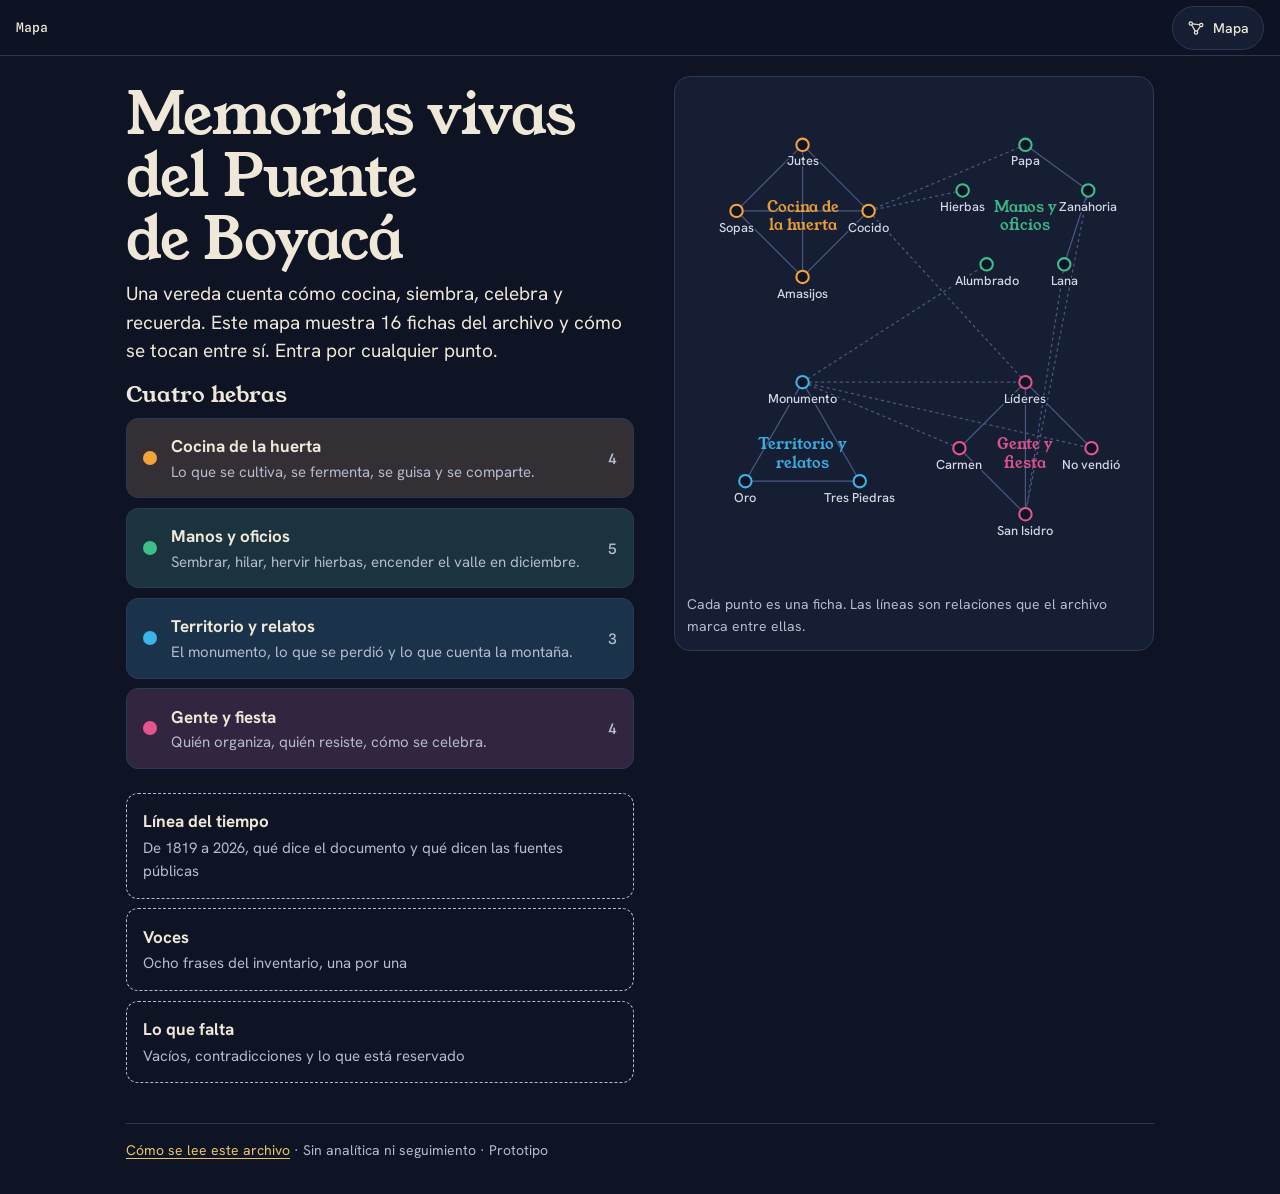
==== commit aeba6ebd: "Rename 3-index.html to index.html" ====
--- a/index.html
+++ b/index.html
@@ -1,298 +1,31 @@
-<!DOCTYPE html>
+<!doctype html>
 <html lang="es">
 <head>
 <meta charset="utf-8">
 <meta name="viewport" content="width=device-width, initial-scale=1">
-<title>Memorias Vivas del Puente de Boyacá · Archivo de saberes</title>
-<meta name="description" content="Interfaz de lectura del inventario de patrimonio cultural inmaterial de la vereda Puente de Boyacá: cada afirmación cita su página y las contradicciones quedan a la vista.">
+<title>Memorias vivas del Puente de Boyacá</title>
+<meta name="description" content="Archivo navegable de saberes, oficios, fiestas y relatos de la vereda Puente de Boyacá. Prototipo.">
+<meta name="theme-color" content="#0E1424">
 <link rel="preconnect" href="https://fonts.googleapis.com">
 <link rel="preconnect" href="https://fonts.gstatic.com" crossorigin>
-<link href="https://fonts.googleapis.com/css2?family=Fraunces:ital,opsz,wght@0,9..144,420;0,9..144,540;0,9..144,560;1,9..144,420&family=Newsreader:ital,opsz,wght@0,6..72,400;0,6..72,600;1,6..72,400&family=IBM+Plex+Sans:wght@400;500&family=IBM+Plex+Mono:wght@400;500&display=swap" rel="stylesheet">
-<link rel="stylesheet" href="assets/site.css">
+<link href="https://fonts.googleapis.com/css2?family=Hanken+Grotesk:wght@400;500;700&family=Spline+Sans+Mono:wght@400;500&family=Young+Serif&display=swap" rel="stylesheet">
+<link rel="stylesheet" href="site.css">
 </head>
 <body>
-<div id="hebra" aria-hidden="true"></div>
-
-<header class="barra">
-  <div class="barra-inner">
-    <a class="sello" href="#inicio">MV · PB</a>
-    <nav class="nav" aria-label="Secciones">
-      <a href="#metodo">El método</a>
-      <a href="#linea">Dos memorias</a>
-      <a href="#fichas">Fichas</a>
-      <a href="#cabos">Cabos sueltos</a>
-      <a href="#acerca">Acerca de</a>
-    </nav>
-  </div>
+<a class="skip" href="#app">Saltar al contenido</a>
+<header class="top">
+  <nav id="crumbs" class="crumbs" aria-label="Ruta"></nav>
+  <button id="mapBtn" class="mapbtn" type="button" aria-haspopup="dialog">
+    <svg viewBox="0 0 24 24" width="18" height="18" aria-hidden="true"><g fill="none" stroke="currentColor" stroke-width="1.6"><circle cx="5" cy="6" r="2.2"/><circle cx="19" cy="8" r="2.2"/><circle cx="12" cy="18" r="2.2"/><path d="M7 6.5l10 1.2M6.3 8l4.7 8.2M17.8 10l-4.6 6.4"/></g></svg>
+    Mapa
+  </button>
 </header>
-
-<main id="inicio">
-
-  <section class="portada envoltura">
-    <p class="kicker">Archivo de saberes · vereda Puente de Boyacá · Ventaquemada, Boyacá</p>
-    <h1>Memorias Vivas<br>del Puente de Boyacá</h1>
-    <p class="sub">Un inventario de patrimonio cultural inmaterial, abierto a la lectura</p>
-    <p class="lede">En marzo de 2026 un equipo de trabajo, junto a la Junta de Acción Comunal de la vereda, levantó un inventario de 54 páginas: la historia del monumento, la organización social, la cocina, los oficios, la medicina tradicional, la tradición oral y las fiestas. Este sitio es su interfaz de lectura: cada afirmación cita su página, las contradicciones quedan a la vista y lo que falta se nombra.</p>
-    <div class="registro-meta">
-      <div><span class="num">54</span><span class="rot">páginas de fuente</span></div>
-      <div><span class="num">16</span><span class="rot">fichas curadas</span></div>
-      <div><span class="num">4</span><span class="rot">hilos de lectura</span></div>
-      <div><span class="num">0</span><span class="rot">afirmaciones sin página</span></div>
-    </div>
-    <div class="indice-hilos">
-      <a href='#hilo-cocina'><span class='hebra-muestra' style='background:var(--h-cocina)'></span><span class='hilo-nombre'>Cocina de la huerta</span><span class='hilo-conteo'>4 fichas · saberes culinarios</span></a>
-<a href='#hilo-tierra'><span class='hebra-muestra' style='background:var(--h-tierra)'></span><span class='hilo-nombre'>Tierra y oficios</span><span class='hilo-conteo'>5 fichas · saberes productivos y medicina tradicional</span></a>
-<a href='#hilo-memoria'><span class='hebra-muestra' style='background:var(--h-memoria)'></span><span class='hilo-nombre'>Memoria del territorio</span><span class='hilo-conteo'>3 fichas · el lugar y la tradición oral</span></a>
-<a href='#hilo-fiesta'><span class='hebra-muestra' style='background:var(--h-fiesta)'></span><span class='hilo-nombre'>Fiesta y comunidad</span><span class='hilo-conteo'>4 fichas · fiestas y personas</span></a>
-    </div>
-  </section>
-
-  <section class="bloque envoltura" id="metodo">
-    <div class="bloque-cabeza">
-      <p class="kicker">Cómo se lee este archivo</p>
-      <h2>El método</h2>
-      <p class="bajada">La fuente no es la verdad: el documento dice lo que dice, y el archivo registra quién lo dice y dónde. Toda afirmación sustantiva lleva su página.</p>
-    </div>
-    <div class="metodo-grid">
-      <div>
-        <div class="metodo-pasos">
-          <div><span class="paso-n">01</span><span>El original no se toca. El PDF de 54 páginas se conserva intacto en el archivo, con su hash y su manifiesto.</span></div>
-          <div><span class="paso-n">02</span><span>La extracción no se corrige. El texto se transcribe literal, página por página, con sus defectos anotados.</span></div>
-          <div><span class="paso-n">03</span><span>El contenido cita su página. Cada ficha de este sitio se construye sobre la extracción y marca de dónde viene.</span></div>
-          <div><span class="paso-n">04</span><span>Las contradicciones quedan visibles. Nadie las resuelve en silencio: se registran en <a href="#cabos">cabos sueltos</a>.</span></div>
-        </div>
-        <p class="regla-madre">El original no se toca, la extracción no se corrige, el contenido cita su página y las contradicciones quedan visibles.</p>
-      </div>
-      <div class="estados-tabla">
-        <div class="estado-item"><b>Documentado</b><p>Viene de la fuente, con página citada. No afirma que sea cierto: afirma que está ahí.</p></div>
-        <div class="estado-item"><b>Corroborado</b><p>Confirmado por una fuente independiente, que se nombra. En este sitio, las fuentes históricas públicas.</p></div>
-        <div class="estado-item"><b>Interpretación</b><p>Organización o síntesis hecha por el proyecto. Se marca como tal.</p></div>
-      </div>
-    </div>
-  </section>
-
-  <section class="bloque envoltura" id="linea">
-    <div class="bloque-cabeza">
-      <p class="kicker">El monumento, dos memorias</p>
-      <h2>Un puente, dos cronologías</h2>
-      <p class="bajada">La historia pública del puente está en las fuentes de siempre. La memoria de la vereda está en el inventario. A veces coinciden y a veces no: aquí corren lado a lado, con su estado y su fuente.</p>
-    </div>
-    <div class="tl">
-      <div class="tl-nodo" data-estado="documentado">
-        <span class="tl-anio">Época independentista · memoria registrada <span class="etq etq-documentado">documentado · p. 9</span></span>
-        <h3>El planchón de madera</h3>
-        <p>Según la memoria recogida en el documento, en la época independentista no existía el puente de piedra actual: había un planchón de varas de madera y tierra sobre cimiento de roca, reconstruido cada vez que requería mantenimiento. Allí convergían los caminos a Tunja, Samacá, Ventaquemada y Boyacá.</p>
-        <span class="tl-fuente">Inventario Memorias Vivas, p. 9</span>
-      </div>
-      <div class="tl-nodo" data-estado="corroborado">
-        <span class="tl-anio">Comienzos del siglo XVIII · historia pública <span class="etq etq-corroborado">corroborado</span></span>
-        <h3>El puente de piedra</h3>
-        <p>Las fuentes históricas públicas datan el puente de piedra sobre el río Teatinos a comienzos del siglo XVIII, en el camino entre Santafé y Tunja.</p>
-        <span class="tl-fuente">Wikipedia, Puente de Boyacá</span>
-        <div class="tension"><b>Tensión registrada</b>La datación del siglo XVIII convive sin resolver con la memoria del planchón de madera (arriba) y con la donación de 1930 (abajo). El archivo la conserva abierta: no la resuelve en silencio.</div>
-      </div>
-      <div class="tl-nodo" data-estado="corroborado">
-        <span class="tl-anio">7 de agosto de 1819 · historia pública <span class="etq etq-corroborado">corroborado</span></span>
-        <h3>La batalla</h3>
-        <p>El Puente de Boyacá es escenario de la batalla que sella la independencia del virreinato: los ejércitos independentistas cruzan el Teatinos y la victoria abre el camino a Santafé.</p>
-        <span class="tl-fuente">Wikipedia · Banrepcultural</span>
-      </div>
-      <div class="tl-nodo" data-estado="corroborado">
-        <span class="tl-anio">1878 - 1920 · historia pública <span class="etq etq-corroborado">corroborado</span></span>
-        <h3>El campo se vuelve monumento</h3>
-        <p>En 1878 el Estado Soberano de Boyacá ordena erigir un monumento en el sitio de la batalla; las obras arrancan en 1896 con el primer obelisco y en 1919 se erigen efigies de los comandantes. En 1920 el puente es declarado monumento nacional.</p>
-        <span class="tl-fuente">Banrepcultural · Wikipedia</span>
-      </div>
-      <div class="tl-nodo" data-estado="documentado">
-        <span class="tl-anio">1930 · memoria registrada <span class="etq etq-documentado">documentado · p. 9</span></span>
-        <h3>La donación</h3>
-        <p>El documento registra que el puente de piedra actual fue una donación de España, como gesto de reconciliación. El propio archivo marca esta afirmación como pendiente de verificar contra fuentes históricas.</p>
-        <span class="tl-fuente">Inventario Memorias Vivas, p. 9</span>
-      </div>
-      <div class="tl-nodo" data-estado="documentado">
-        <span class="tl-anio">Década de 1950 · memoria registrada <span class="etq etq-documentado">documentado · p. 11</span></span>
-        <h3>El esplendor y el puente grande</h3>
-        <p>Bajo Rojas Pinilla, época de esplendor paisajístico: parques con pinos podados, azucenas, rosas y gladiolos, con cuadrilla de parqueros de la gobernación. En 1956 se construye la calzada superior, el puente grande; habitantes de la vereda vendieron piedra de sus terrenos para la obra.</p>
-        <span class="tl-fuente">Inventario Memorias Vivas, p. 11</span>
-      </div>
-      <div class="tl-nodo" data-estado="documentado">
-        <span class="tl-anio">1969, sesquicentenario · memoria registrada <span class="etq etq-documentado">documentado · pp. 10-12</span></span>
-        <h3>La demolición</h3>
-        <p>Bajo Carlos Lleras Restrepo: demolición de diecinueve casas del caserío, del Casino, de la escuela original y del cuartel; traslado del obelisco y de la estatua de Bolívar a la colina actual. Según testimonios, se perdieron piezas como las cadenas originales del obelisco.</p>
-        <blockquote class="voz"><p>Quedó todo separado, cuando antes estaba todo integrado en un solo sitio.</p><footer>Voz recogida en el documento, p. 12</footer></blockquote>
-        <blockquote class="voz"><p>Todo el mundo terminó vendiendo sus propiedades al Estado. Y se formó lo que hoy en día vemos: potreros.</p><footer>Voz recogida en el documento, p. 12</footer></blockquote>
-        <span class="tl-fuente">Inventario Memorias Vivas, pp. 10-12</span>
-        <div class="tension"><b>Contradicción registrada</b>Un testimonio data estos hechos en la celebración del bicentenario; el propio documento describe 1969 como el sesquicentenario de la batalla. La discrepancia se conserva: no se resuelve.</div>
-      </div>
-      <div class="tl-nodo" data-estado="documentado">
-        <span class="tl-anio">2002 - 2004 · memoria registrada <span class="etq etq-documentado">documentado · pp. 35-36</span></span>
-        <h3>La vereda transforma el paisaje</h3>
-        <p>Las lavadoras de zanahoria abren mercado nacional desde 2002, y el alumbrado navideño convierte el monumento en escenario cada diciembre desde 2004. Ambos datos están pendientes de verificación externa.</p>
-        <span class="tl-fuente">Inventario Memorias Vivas, pp. 35-36</span>
-      </div>
-    </div>
-    <ul class="fuentes-ext">
-      <li><a href="https://es.wikipedia.org/wiki/Puente_de_Boyac%C3%A1" rel="noopener">es.wikipedia.org/wiki/Puente_de_Boyacá</a></li>
-      <li><a href="https://enciclopedia.banrepcultural.org/Puente_de_Boyac%C3%A1" rel="noopener">enciclopedia.banrepcultural.org/Puente_de_Boyacá</a></li>
-    </ul>
-  </section>
-
-  <section class="bloque envoltura" id="fichas">
-    <div class="bloque-cabeza">
-      <p class="kicker">Dieciséis fichas del archivo</p>
-      <h2>Los hilos del saber</h2>
-      <p class="bajada">Cada ficha cita sus páginas y declara su estado. Tira de un hilo para atenuar el resto y seguir una sola hebra del tejido; las fichas se enlazan entre sí donde el documento las relaciona.</p>
-    </div>
-    <div class="filtro" role="group" aria-label="Filtrar por hilo">
-      <button class='chip' data-hilo='cocina' type='button'><span class='punto' style='background:var(--h-cocina)'></span>Cocina de la huerta</button>
-<button class='chip' data-hilo='tierra' type='button'><span class='punto' style='background:var(--h-tierra)'></span>Tierra y oficios</button>
-<button class='chip' data-hilo='memoria' type='button'><span class='punto' style='background:var(--h-memoria)'></span>Memoria del territorio</button>
-<button class='chip' data-hilo='fiesta' type='button'><span class='punto' style='background:var(--h-fiesta)'></span>Fiesta y comunidad</button>
-      <span class="conteo"></span>
-    </div>
-    <div class='hilo-grupo' id='hilo-cocina' data-hilo='cocina'><div class='hilo-titulo' style='border-color:var(--h-cocina)'><h3>Cocina de la huerta</h3><span class='hilo-sub'>saberes culinarios</span></div><article class='ficha' id='ficha-jutes' data-hilo='cocina' style='border-top-color:var(--h-cocina)'><div class='ficha-cabeza'><span class='ficha-codigo' style='color:var(--h-cocina)'>MV-01</span><h4>Jutes de maíz</h4></div><div class='ficha-badges'><span class='badge'>pp. 20-22</span><span class='badge'>documentado</span><span class='badge'>fuente: memorias vivas</span></div><div class='ficha-cuerpo'><p>Maíz ablandado por fermentación natural en agua de manantial, técnica conocida como juteo. El documento la vincula con los pueblos Chibchas de la región y con referencias documentales desde el siglo XVII. <span class='pg'>(pp. 20-21)</span></p>
-<p>En la vereda era el sustento del mes del hambre, mayo, cuando las heladas de enero ya habían acabado los cultivos. Con el tiempo pasó a ser plato de lujo en matrimonios, servido con presa de gallina para novios y padrinos. <span class='pg'>(p. 21)</span></p>
-<p>El proceso registrado: selección de maíces secos y maduros guardados en el zarzo, el techo de la casa; el grano en costal se sumerge entre 25 días y más de un mes en un hoyo con agua limpia y corriente; cuando queda cremoso se lava a fondo, se sancocha y se sirve con nutre, papas, habas secas, arvejas y queso o cuajada. <span class='pg'>(p. 22)</span></p>
-<blockquote class='voz'><p>Se echa el maicito en un hoyo en la tierra con agua limpia, limpia, limpia el agua, y se deja un mes el bulto de maíz ahí. Al mes ya están los jutes ricos para cocinar con cuajada. Se lava bien el maíz al mes, se muele, se cuela y se hace sopita.</p><footer>Voz recogida en el documento, p. 21 · persona entrevistada, sin nombre en la fuente</footer></blockquote>
-<div class='nota-archivo'><b>Nota del archivo</b><span>El índice anuncia chicha y guarapo dentro de la cultura culinaria, pero el documento no trae esas secciones. Registrado en <a href='#cabos'>cabos sueltos</a>.</span></div>
-<div class='relaciones'><span class='rel-rot'>Hilos conectados</span><a class='rel-link' href='#ficha-cocido'>MV-02 · Cocido boyacense</a><a class='rel-link' href='#ficha-amasijos'>MV-03 · Amasijos</a><a class='rel-link' href='#ficha-sopas'>MV-04 · Sopas</a></div></div></article>
-<article class='ficha' id='ficha-cocido' data-hilo='cocina' style='border-top-color:var(--h-cocina)'><div class='ficha-cabeza'><span class='ficha-codigo' style='color:var(--h-cocina)'>MV-02</span><h4>Cocido boyacense</h4></div><div class='ficha-badges'><span class='badge'>pp. 23-25</span><span class='badge'>documentado</span><span class='badge'>fuente: memorias vivas</span></div><div class='ficha-cuerpo'><p>Los habitantes lo definen como un mestizaje gastronómico del Altiplano Cundiboyacense: ícono de la identidad boyacense, con receta variable según la vereda, la cosecha disponible y la mano del cocinero. Se fundamenta en el pan coger: comer lo que la huerta propia da, sin químicos. <span class='pg'>(p. 23)</span></p>
-<p>El documento afirma que el plato representa una geografía más amplia que el Boyacá actual, porque Tunja fue capital de territorios que incluían Casanare y parte de la Amazonía; menciona cebollas traídas de Aquitania como ejemplo de esa memoria regional. <span class='pg'>(p. 23)</span></p>
-<p>La preparación: todo se guisa y se cocina junto en la misma olla para integrar los sabores de tubérculos y carnes; el guiso lleva ajo, cebolla cabezona y larga, y calabaza. Se sirve tradicionalmente con ají de rubas. <span class='pg'>(p. 25)</span></p>
-<p>El puntal, también registrado como putal: versión sencilla del cocido, papa, mazorca, habas y arveja con guiso simple, que se llevaba a los obreros al campo como merienda a las 10:30 de la mañana. <span class='pg'>(pp. 24-25)</span></p>
-<div class='nota-archivo'><b>Nota del archivo</b><span>Riesgo documentado: ingredientes esenciales como las chugas, las rubas, la longaniza y la gallina de campo auténtica son cada vez más difíciles de conseguir y costosos de producir (p. 24). El documento no da una receta única a propósito; este sitio no la inventa.</span></div>
-<div class='relaciones'><span class='rel-rot'>Hilos conectados</span><a class='rel-link' href='#ficha-jutes'>MV-01 · Jutes de maíz</a><a class='rel-link' href='#ficha-amasijos'>MV-03 · Amasijos</a><a class='rel-link' href='#ficha-sopas'>MV-04 · Sopas</a><a class='rel-link' href='#ficha-papa'>MV-05 · Cultivo de papa</a><a class='rel-link' href='#ficha-zanahoria'>MV-06 · Cultivo de zanahoria</a></div></div></article>
-<article class='ficha' id='ficha-amasijos' data-hilo='cocina' style='border-top-color:var(--h-cocina)'><div class='ficha-cabeza'><span class='ficha-codigo' style='color:var(--h-cocina)'>MV-03</span><h4>Amasijos</h4></div><div class='ficha-badges'><span class='badge'>pp. 26-28</span><span class='badge'>documentado</span><span class='badge'>fuente: memorias vivas</span></div><div class='ficha-cuerpo'><p>Preparaciones de maíz, trigo u otros ingredientes del territorio, centrales en la dieta campesina de la vereda: acompañan el desayuno y las onces. Los más mencionados: arepas boyacenses, envueltos de mazorca y envueltos de maíz pelado. <span class='pg'>(p. 26)</span></p>
-<blockquote class='voz'><p>Para el inventario dejamos: el ajiaco, el piquete, el cocido boyacense, la mazamorra dulce, los jutes, la sopa de pintado y de amasijos: las arepas, los envueltos de mazorca, los envueltos de pelado y las cucarachas.</p><footer>Portadora de este saber, nombre reservado · p. 26</footer></blockquote>
-<p>El maíz de la huerta se molía a diario para harinas y masas; la cocción tradicional era en fogón de leña, en tres piedras y en lajas. El documento vincula la técnica con prácticas de los pueblos originarios: molienda de granos y masas envueltas en hojas, cocidas al vapor o en agua. <span class='pg'>(pp. 27-28)</span></p>
-<div class='nota-archivo'><b>Nota del archivo</b><span>Riesgo de desaparición del oficio por cambios en la producción agrícola, hábitos alimentarios y menor transmisión entre generaciones (p. 28). Las cucarachas aparecen en la cita como amasijo del inventario, pero el documento no las describe: pendiente de confirmación con la comunidad.</span></div>
-<div class='relaciones'><span class='rel-rot'>Hilos conectados</span><a class='rel-link' href='#ficha-jutes'>MV-01 · Jutes de maíz</a><a class='rel-link' href='#ficha-cocido'>MV-02 · Cocido boyacense</a><a class='rel-link' href='#ficha-sopas'>MV-04 · Sopas</a></div></div></article>
-<article class='ficha' id='ficha-sopas' data-hilo='cocina' style='border-top-color:var(--h-cocina)'><div class='ficha-cabeza'><span class='ficha-codigo' style='color:var(--h-cocina)'>MV-04</span><h4>Sopas</h4></div><div class='ficha-badges'><span class='badge'>pp. 29-30</span><span class='badge'>documentado</span><span class='badge'>fuente: memorias vivas</span></div><div class='ficha-cuerpo'><p>El almuerzo campesino de la vereda empieza con sopa caliente de productos de la huerta y las tierras de pan: papa, arveja, habas, cebolla larga, cilantro y a veces carne de res o gallina criolla. <span class='pg'>(p. 29)</span></p>
-<blockquote class='voz'><p>Aquí el almuerzo siempre empieza con sopita, porque eso es lo que le da fuerza a uno para seguir trabajando.</p><footer>Portadora de este saber, nombre reservado · p. 29</footer></blockquote>
-<p>Cocción lenta en fogón de leña, en olla grande desde temprano, mientras se hacen los oficios de la casa. El documento la conecta con la tradición de sopas del altiplano: cuchuco de trigo o de maíz, changua, mutes y sopas campesinas. <span class='pg'>(p. 30)</span></p>
-<p>En reuniones familiares y celebraciones la preparación es colectiva: limpieza de ingredientes, picado, cuidado del fogón. Funciona como transmisión de conocimientos entre generaciones. <span class='pg'>(p. 30)</span></p>
-<div class='nota-archivo'><b>Nota del archivo</b><span>El índice anuncia la sopa de maíz pintado como plato propio; la sección es general y esa sopa solo aparece en una cita (p. 26). Registrado en <a href='#cabos'>cabos sueltos</a>.</span></div>
-<div class='relaciones'><span class='rel-rot'>Hilos conectados</span><a class='rel-link' href='#ficha-cocido'>MV-02 · Cocido boyacense</a><a class='rel-link' href='#ficha-amasijos'>MV-03 · Amasijos</a><a class='rel-link' href='#ficha-jutes'>MV-01 · Jutes de maíz</a></div></div></article></div>
-<div class='hilo-grupo' id='hilo-tierra' data-hilo='tierra'><div class='hilo-titulo' style='border-color:var(--h-tierra)'><h3>Tierra y oficios</h3><span class='hilo-sub'>saberes productivos y medicina tradicional</span></div><article class='ficha' id='ficha-papa' data-hilo='tierra' style='border-top-color:var(--h-tierra)'><div class='ficha-cabeza'><span class='ficha-codigo' style='color:var(--h-tierra)'>MV-05</span><h4>Cultivo de papa</h4></div><div class='ficha-badges'><span class='badge'>p. 34</span><span class='badge'>documentado</span><span class='badge'>fuente: memorias vivas</span></div><div class='ficha-cuerpo'><p>Práctica que trasciende lo agrícola: eje cultural, social y económico de las comunidades rurales, considerado patrimonio cultural vivo. Garantiza autonomía alimentaria y cohesión comunitaria. <span class='pg'>(p. 34)</span></p>
-<p>Los saberes se transmiten de abuelos a nietos; los agricultores de pequeña escala actúan como custodios de semillas y técnicas, manteniendo variedades antiguas y papa criolla por resistencia y sabor. Entre familias se practica la ayuda mutua, el trueque de mano de obra. <span class='pg'>(p. 34)</span></p>
-<p>El documento subraya el papel fundamental y a menudo invisibilizado de la mujer rural: selección de semillas, clasificación, comercialización y sostenimiento emocional de las familias. <span class='pg'>(p. 34)</span></p>
-<div class='nota-archivo'><b>Nota del archivo</b><span>Tensiones documentadas: agroquímicos, presión del mercado, monocultivo y despoblamiento rural por desinterés juvenil. El documento pide políticas públicas que protejan la dimensión cultural del cultivo, no solo su rentabilidad. <span class='pg'>(p. 34)</span></span></div>
-<div class='relaciones'><span class='rel-rot'>Hilos conectados</span><a class='rel-link' href='#ficha-zanahoria'>MV-06 · Cultivo de zanahoria</a><a class='rel-link' href='#ficha-cocido'>MV-02 · Cocido boyacense</a><a class='rel-link' href='#ficha-jutes'>MV-01 · Jutes de maíz</a></div></div></article>
-<article class='ficha' id='ficha-zanahoria' data-hilo='tierra' style='border-top-color:var(--h-tierra)'><div class='ficha-cabeza'><span class='ficha-codigo' style='color:var(--h-tierra)'>MV-06</span><h4>Cultivo de zanahoria</h4></div><div class='ficha-badges'><span class='badge'>p. 35</span><span class='badge'>documentado</span><span class='badge'>fuente: memorias vivas</span></div><div class='ficha-cuerpo'><p>Tradición arraigada por la adaptación de la hortaliza al suelo y al clima del territorio. La técnica central registrada es la rotación: se siembra zanahoria después de la papa para aprovechar los residuos de fertilización, conocimiento empírico de manejo de la tierra transmitido entre generaciones. <span class='pg'>(p. 35)</span></p>
-<p>Las lavadoras de zanahoria, desde 2002: infraestructuras donde se organizan cuadrillas de recolección, limpieza y clasificación. Permitieron pasar de economía de subsistencia a mercados nacionales, con logística para despachar a Bogotá el mismo día de la cosecha. <span class='pg'>(p. 35)</span></p>
-<p>Vínculo simbólico: la zanahoria es central en las huertas, las ofrendas de la fiesta de San Isidro Labrador, como gratitud por la fertilidad del campo. <span class='pg'>(p. 35)</span></p>
-<div class='nota-archivo'><b>Nota del archivo</b><span>El documento nombra a seis portadores de este saber. Sus nombres se reservan en esta versión del sitio, por decisión del proyecto.</span></div>
-<div class='relaciones'><span class='rel-rot'>Hilos conectados</span><a class='rel-link' href='#ficha-papa'>MV-05 · Cultivo de papa</a><a class='rel-link' href='#ficha-san-isidro'>MV-13 · Fiesta de San Isidro Labrador</a><a class='rel-link' href='#ficha-hilado'>MV-07 · Hilado de lana</a></div></div></article>
-<article class='ficha' id='ficha-hilado' data-hilo='tierra' style='border-top-color:var(--h-tierra)'><div class='ficha-cabeza'><span class='ficha-codigo' style='color:var(--h-tierra)'>MV-07</span><h4>Hilado de lana</h4></div><div class='ficha-badges'><span class='badge'>p. 33</span><span class='badge'>documentado</span><span class='badge'>fuente: memorias vivas</span></div><div class='ficha-cuerpo'><p>Transformar la lana de las ovejas en hilo para ruanas, cobijas y prendas de la vida en el campo: esquilado, limpieza, escarmenado, cardado y torsión de las fibras. Labor predominantemente doméstica y familiar, hecha en casa mientras se atendían otras tareas. <span class='pg'>(p. 33)</span></p>
-<p>La transmisión es intergeneracional: las mujeres aprendían desde jóvenes observando a madres y abuelas. El documento registra un detalle de ingenio: una portadora usa una zanahoria como base del huso para darle peso y facilitar el giro. Su nombre se reserva en esta versión. <span class='pg'>(p. 33)</span></p>
-<div class='nota-archivo'><b>Nota del archivo</b><span>En disminución significativa por la disponibilidad de textiles industriales y la reducción de la producción de lana en las fincas. Aun así, la comunidad lo reconoce como pilar de su memoria cultural y símbolo de autonomía campesina. <span class='pg'>(p. 33)</span></span></div>
-<div class='relaciones'><span class='rel-rot'>Hilos conectados</span><a class='rel-link' href='#ficha-zanahoria'>MV-06 · Cultivo de zanahoria</a><a class='rel-link' href='#ficha-san-isidro'>MV-13 · Fiesta de San Isidro Labrador</a></div></div></article>
-<article class='ficha' id='ficha-hierbas' data-hilo='tierra' style='border-top-color:var(--h-tierra)'><div class='ficha-cabeza'><span class='ficha-codigo' style='color:var(--h-tierra)'>MV-08</span><h4>Hervir las hierbas</h4></div><div class='ficha-badges'><span class='badge'>pp. 39-40</span><span class='badge'>documentado</span><span class='badge'>fuente: memorias vivas</span></div><div class='ficha-cuerpo'><p>Uso de plantas medicinales para dolencias comunes mediante recolección, selección e infusión. El conocimiento se transmite por oralidad y experiencia: viene de los abuelos, que enseñaban qué hierba servía para cada cosa. <span class='pg'>(p. 39)</span></p>
-<blockquote class='voz'><p>Para cualquier dolor uno hierve las hierbas y con eso se alivia.</p><footer>Voz recogida en el documento, p. 39</footer></blockquote>
-<p>Más que curativo, es un rito cotidiano que articula conocimiento, experiencia y relación con la naturaleza: las hierbas aromáticas integran lo alimenticio, lo curativo, lo simbólico y lo ritual. <span class='pg'>(p. 39)</span></p>
-<div class='nota-archivo'><b>Nota del archivo</b><span>El documento señala riesgo por la transformación de los sistemas productivos y tensión con los modelos de salud institucionalizados, y plantea las prácticas alrededor de las hierbas como potencial para turismo cultural (pp. 39-40). No lista especies ni preparaciones; este sitio no inventa remedios ni dosis.</span></div>
-<div class='relaciones'><span class='rel-rot'>Hilos conectados</span><a class='rel-link' href='#ficha-cocido'>MV-02 · Cocido boyacense</a><a class='rel-link' href='#ficha-sopas'>MV-04 · Sopas</a></div></div></article>
-<article class='ficha' id='ficha-alumbrado' data-hilo='tierra' style='border-top-color:var(--h-tierra)'><div class='ficha-cabeza'><span class='ficha-codigo' style='color:var(--h-tierra)'>MV-09</span><h4>Alumbrado navideño</h4></div><div class='ficha-badges'><span class='badge'>p. 36</span><span class='badge'>documentado</span><span class='badge'>fuente: memorias vivas</span></div><div class='ficha-cuerpo'><p>Manifestación consolidada desde principios del siglo XXI: cada diciembre la vereda transforma el paisaje histórico con alumbrado, combinando memoria, técnica y economía local. Inició en 2004 bajo la administración departamental de la época, con fin turístico y ejecutado al inicio por una empresa externa. <span class='pg'>(p. 36)</span></p>
-<p>El proyecto involucró a jóvenes locales e inició una transferencia de conocimientos: los habitantes se apropiaron de saberes de iluminación, diseño y herrería, y consolidaron empresas propias que ven el alumbrado como un arte. El repertorio evolucionó de figuras históricas a motivos de identidad campesina, fauna, flora y preservación ambiental. <span class='pg'>(p. 36)</span></p>
-<div class='foto-ph'><div class='marco' aria-hidden='true'></div><div class='foto-txt'><b>Fotografía reservada</b><span>Fotografía en el documento, p. 36 · fachada de una fábrica local de alumbrado con personas · reservada hasta confirmar publicación</span></div></div>
-<div class='nota-archivo'><b>Nota del archivo</b><span>Genera economía temporal por venta de alimentos y servicios; el flujo de visitantes exige organización comunitaria del espacio público (p. 36). El dato de 2004 está pendiente de verificación con fuentes externas; el nombre del fabricante citado se reserva.</span></div>
-<div class='relaciones'><span class='rel-rot'>Hilos conectados</span><a class='rel-link' href='#ficha-monumento'>MV-10 · El monumento y el puente</a></div></div></article></div>
-<div class='hilo-grupo' id='hilo-memoria' data-hilo='memoria'><div class='hilo-titulo' style='border-color:var(--h-memoria)'><h3>Memoria del territorio</h3><span class='hilo-sub'>el lugar y la tradición oral</span></div><article class='ficha' id='ficha-monumento' data-hilo='memoria' style='border-top-color:var(--h-memoria)'><div class='ficha-cabeza'><span class='ficha-codigo' style='color:var(--h-memoria)'>MV-10</span><h4>El monumento y el puente</h4></div><div class='ficha-badges'><span class='badge'>pp. 6-13</span><span class='badge'>documentado</span><span class='badge'>fuente: memorias vivas</span></div><div class='ficha-cuerpo'><p>El puente sobre el río Teatinos y el campo que lo rodea son el centro físico y simbólico de la vereda. El documento dedica ocho páginas a su historia y, sobre todo, a su memoria: qué había antes de las grandes reformas y qué se perdió con ellas. <span class='pg'>(pp. 6-13)</span></p>
-<p>Antes de las reformas el sitio albergaba la Escuela Bolivariana, a la orilla del río, el Casino del Ejército y una estación de policía; un pueblo de unas veinte casas con iglesia, escuela y cuartel creció alrededor. <span class='pg'>(pp. 9-10)</span></p>
-<div class='foto-ph'><div class='marco' aria-hidden='true'></div><div class='foto-txt'><b>Fotografía reservada</b><span>Fotografías del monumento en el documento, pp. 8 y 13 · reservadas hasta confirmar derechos</span></div></div>
-<div class='nota-archivo'><b>Nota del archivo</b><span>La remodelación de 1969 es un tema de memoria conflictiva: este sitio conserva las voces y las discrepancias en lugar de aplanarlas. La línea de tiempo completa, con la historia pública y la memoria registrada lado a lado, está en la sección <a href='#linea'>El monumento, dos memorias</a>.</span></div>
-<div class='relaciones'><span class='rel-rot'>Hilos conectados</span><a class='rel-link' href='#ficha-oro'>MV-12 · Historias del oro</a><a class='rel-link' href='#ficha-alumbrado'>MV-09 · Alumbrado navideño</a><a class='rel-link' href='#ficha-no-vendio'>MV-16 · La vecina que no vendió</a></div></div></article>
-<article class='ficha' id='ficha-loma' data-hilo='memoria' style='border-top-color:var(--h-memoria)'><div class='ficha-cabeza'><span class='ficha-codigo' style='color:var(--h-memoria)'>MV-11</span><h4>La Loma de las Tres Piedras</h4></div><div class='ficha-badges'><span class='badge'>p. 43</span><span class='badge'>documentado</span><span class='badge'>fuente: memorias vivas</span></div><div class='ficha-cuerpo'><p>Relato recogido en ejercicios de cartografía social. En el sector conocido como Loma de las Tres Piedras o Alto del Toval existía un túnel en la montaña, cerca de la orilla del río Alto. Dentro solían aparecer dos hombres mayores fumando tabaco, que advertían a los caminantes no seguir atravesando la montaña, pues de hacerlo mandarían la perra. <span class='pg'>(p. 43)</span></p>
-<p>En la interpretación local, la perra no es un animal doméstico sino una serpiente que habitaba una fuente de agua al interior de la montaña. La función del relato: explicar los misterios del lugar y señalar espacios del territorio que deben respetarse. <span class='pg'>(p. 43)</span></p>
-<div class='nota-archivo'><b>Nota del archivo</b><span>Tradición oral: se presenta como relato comunitario, no como hecho. Discrepancia registrada: el índice menciona el túnel del río Teatinos, pero el relato habla del río Alto. La comunidad señaló a dos portadores de estas historias; sus nombres se reservan.</span></div>
-<div class='relaciones'><span class='rel-rot'>Hilos conectados</span><a class='rel-link' href='#ficha-oro'>MV-12 · Historias del oro</a></div></div></article>
-<article class='ficha' id='ficha-oro' data-hilo='memoria' style='border-top-color:var(--h-memoria)'><div class='ficha-cabeza'><span class='ficha-codigo' style='color:var(--h-memoria)'>MV-12</span><h4>Historias del oro</h4></div><div class='ficha-badges'><span class='badge'>pp. 44-45</span><span class='badge'>documentado</span><span class='badge'>fuente: memorias vivas</span></div><div class='ficha-cuerpo'><p>Relatos de la memoria colectiva, compartidos sobre todo por personas mayores, que mezclan lo cotidiano con figuras extraordinarias y reinterpretan la historia y el territorio a través de imaginarios simbólicos. <span class='pg'>(p. 44)</span></p>
-<p>La gallina de los huevos de oro, asociada a las piedras de Pedro Pascasio Martínez; otra versión la vincula con las piedras de José María Barreiro, entrelazando lo mítico con la memoria de la batalla. Los músicos de oro: en el sector del Puentón se veía descender por la quebrada una banda de músicos de cuerpos dorados, visible pero sin sonido alguno. Los machos de oro: en la Loma del Cuche, tras los derrumbes, se observaban yuntas de bueyes de oro que braveaban como animales reales. <span class='pg'>(p. 44)</span></p>
-<p>El tesoro del obelisco: la creencia de que bajo el antiguo obelisco del monumento había una riqueza enterrada, retirada o robada durante las remodelaciones según versiones locales. El documento lo conecta con la tradición de las guacas, los tesoros enterrados. <span class='pg'>(pp. 44-45)</span></p>
-<div class='nota-archivo'><b>Nota del archivo</b><span>Tradición oral: relatos de la memoria colectiva, no hechos verificados. Los nombres históricos aparecen sin más contexto en la fuente; su referente está por verificar.</span></div>
-<div class='relaciones'><span class='rel-rot'>Hilos conectados</span><a class='rel-link' href='#ficha-monumento'>MV-10 · El monumento y el puente</a><a class='rel-link' href='#ficha-loma'>MV-11 · La Loma de las Tres Piedras</a></div></div></article></div>
-<div class='hilo-grupo' id='hilo-fiesta' data-hilo='fiesta'><div class='hilo-titulo' style='border-color:var(--h-fiesta)'><h3>Fiesta y comunidad</h3><span class='hilo-sub'>fiestas y personas</span></div><article class='ficha' id='ficha-san-isidro' data-hilo='fiesta' style='border-top-color:var(--h-fiesta)'><div class='ficha-cabeza'><span class='ficha-codigo' style='color:var(--h-fiesta)'>MV-13</span><h4>Fiesta de San Isidro Labrador</h4></div><div class='ficha-badges'><span class='badge'>p. 48</span><span class='badge'>documentado</span><span class='badge'>fuente: memorias vivas</span></div><div class='ficha-cuerpo'><p>Celebración que representa la relación entre la fe católica y las prácticas agrícolas: San Isidro es patrono de los labriegos y mediador simbólico para el éxito de las cosechas. Históricamente vinculada a la abundancia de maíz, arracacha y papa, y a la ofrenda de gallinas y conejos; el documento nota disminución de intensidad por el descenso de la producción tradicional. <span class='pg'>(p. 48)</span></p>
-<p>El ritual: procesión por el caserío con la imagen vestida con ruana y sombrero, portando una pequeña huerta simbólica con pan, maíz y frutas; música, oraciones y pólvora anuncian el recorrido. Después, eucaristía con rogativas por lluvia o prosperidad. <span class='pg'>(p. 48)</span></p>
-<p>El remate de las huertas: cada sector presenta ofrendas de productos agrícolas y animales vivos, gallinas, conejos, patos, subastados en puja colectiva; los recursos van al sostenimiento de la iglesia y a proyectos comunitarios. <span class='pg'>(p. 48)</span></p>
-<div class='nota-archivo'><b>Nota del archivo</b><span>Fecha y programa actuales no constan en el documento. La organización de la festividad y del tradicional huerto corre a cargo de un vecino de la vereda; su nombre se reserva en esta versión.</span></div>
-<div class='relaciones'><span class='rel-rot'>Hilos conectados</span><a class='rel-link' href='#ficha-zanahoria'>MV-06 · Cultivo de zanahoria</a><a class='rel-link' href='#ficha-hilado'>MV-07 · Hilado de lana</a><a class='rel-link' href='#ficha-carmen'>MV-14 · Fiesta de la Virgen del Carmen</a></div></div></article>
-<article class='ficha' id='ficha-carmen' data-hilo='fiesta' style='border-top-color:var(--h-fiesta)'><div class='ficha-cabeza'><span class='ficha-codigo' style='color:var(--h-fiesta)'>MV-14</span><h4>Fiesta de la Virgen del Carmen</h4></div><div class='ficha-badges'><span class='badge'>p. 49</span><span class='badge'>documentado</span><span class='badge'>fuente: memorias vivas</span></div><div class='ficha-cuerpo'><p>Celebración que une la devoción religiosa con el gremio de transportadores: la Virgen del Carmen es protectora de conductores y viajeros, con escapularios en los vehículos. Trayectoria local de más de 40 años, según el documento. <span class='pg'>(p. 49)</span></p>
-<p>La organización recae en los priostos, habitantes y transportistas, trabajo voluntario transmitido en familia. La planeación empieza cuatro o cinco meses antes; sin presupuesto institucional fijo, se sostiene con autogestión, rifas y venta de boletas. <span class='pg'>(p. 49)</span></p>
-<p>Acto central: la caravana. La imagen viaja del Puente de Boyacá a Ventaquemada y regreso, congregando entre 400 y 500 vehículos decorados, el automotor como espacio sagrado de manifestación de fe. La acompañan concursos de tractores, ciclismo, carreras de carros de balineras y el concurso del carro recalentado, donde equipos compiten empujando un vehículo. <span class='pg'>(p. 49)</span></p>
-<div class='nota-archivo'><b>Nota del archivo</b><span>El carro recalentado merece ficha propia si la comunidad aporta más detalle; hoy solo hay menciones (pp. 17, 49). Los priostos citados por el documento quedan con nombre reservado.</span></div>
-<div class='relaciones'><span class='rel-rot'>Hilos conectados</span><a class='rel-link' href='#ficha-san-isidro'>MV-13 · Fiesta de San Isidro Labrador</a><a class='rel-link' href='#ficha-lideres'>MV-15 · El liderazgo comunitario</a></div></div></article>
-<article class='ficha' id='ficha-lideres' data-hilo='fiesta' style='border-top-color:var(--h-fiesta)'><div class='ficha-cabeza'><span class='ficha-codigo' style='color:var(--h-fiesta)'>MV-15</span><h4>El liderazgo comunitario</h4></div><div class='ficha-badges'><span class='badge'>pp. 15-17</span><span class='badge'>documentado</span><span class='badge'>fuente: memorias vivas</span></div><div class='ficha-cuerpo'><p>Según los relatos recogidos, las obras de la vereda se levantaron por autogestión: acueductos, escuela, colegio y vías a pica y pala. Los bazares financiaron la escuela y la iglesia y eran, a la vez, espacios de encuentro. <span class='pg'>(pp. 15-16)</span></p>
-<blockquote class='voz'><p>Todo era con la comunidad, todos ayudaban, unos con comida, otros con trabajo.</p><footer>Voz recogida en el documento, pp. 15-16</footer></blockquote>
-<p>Los testimonios también registran un debilitamiento actual: la queja de que ya no se deja participar a la comunidad sino que solo se le avisa qué van a hacer, la falta de formación de nuevos líderes y el desinterés juvenil. <span class='pg'>(pp. 15-16)</span></p>
-<div class='personas-lista'><b>El documento nombra a quince líderes, fundadores y benefactores de la vereda (p. 17). En esta versión sus nombres se reservan; se registran los hechos:</b><ul><li>La presidencia actual de la Junta de Acción Comunal.</li><li>Quien rescató la JAC en 1998 y la presidió unos doce años, con convites para abrir vías.</li><li>El fundador de la primera JAC y del Colegio Panamericano, que lideró el acueducto del Teatinos; el documento lo llama el líder más berraco de su época.</li><li>Una presidencia de ocho años dedicada a defender la tierra contra la expropiación.</li><li>La primera mujer en presidir la asociación de juntas, en 2015.</li><li>El donante de los terrenos de la iglesia, el cementerio, el colegio y la escuela bolivariana.</li><li>El maestro de obra de la capilla, hoy sala de velación, y de las bases del templo actual.</li><li>El prioste más antiguo de la Virgen del Carmen, con 30 años de organización.</li><li>La cocinera ligada a la recuperación de la soberanía alimentaria.</li></ul></div>
-<div class='nota-archivo'><b>Nota del archivo</b><span>Datos como 1998 o 2015 son memoria comunitaria: por verificar antes de presentarlos como cronología oficial. La ficha de la JAC como organización está por consolidarse.</span></div>
-<div class='relaciones'><span class='rel-rot'>Hilos conectados</span><a class='rel-link' href='#ficha-monumento'>MV-10 · El monumento y el puente</a><a class='rel-link' href='#ficha-carmen'>MV-14 · Fiesta de la Virgen del Carmen</a><a class='rel-link' href='#ficha-san-isidro'>MV-13 · Fiesta de San Isidro Labrador</a><a class='rel-link' href='#ficha-cocido'>MV-02 · Cocido boyacense</a></div></div></article>
-<article class='ficha' id='ficha-no-vendio' data-hilo='fiesta' style='border-top-color:var(--h-fiesta)'><div class='ficha-cabeza'><span class='ficha-codigo' style='color:var(--h-fiesta)'>MV-16</span><h4>La vecina que no vendió</h4></div><div class='ficha-badges'><span class='badge'>pp. 16-17</span><span class='badge'>documentado</span><span class='badge'>fuente: memorias vivas</span></div><div class='ficha-cuerpo'><p>Fundadora de la primera Junta de Acción Comunal de la vereda. El documento la presenta como figura emblemática de la resistencia civil: fue de las pocas personas que se negó a vender sus tierras al Estado en 1969, durante la transformación del monumento para el sesquicentenario. Su nombre, que el documento consigna, queda reservado de manera temporal por decisión del proyecto. <span class='pg'>(pp. 16-17)</span></p>
-<p>La remodelación de 1969 demolió diecinueve casas del caserío y estuvo acompañada, según testimonios recogidos, de presión social y desinformación para la compra de tierras por parte del Estado. Su negativa se entiende dentro de ese proceso. <span class='pg'>(pp. 11-12)</span></p>
-<div class='foto-ph'><div class='marco' aria-hidden='true'></div><div class='foto-txt'><b>Fotografía reservada</b><span>Retrato en el documento, p. 16, con su nombre en el pie de foto · reservado hasta confirmar publicación</span></div></div>
-<div class='nota-archivo'><b>Nota del archivo</b><span>El documento no da fechas de vida ni más datos biográficos. Qué puede publicarse sobre una persona nombrada es una decisión que el proyecto toma con la comunidad.</span></div>
-<div class='relaciones'><span class='rel-rot'>Hilos conectados</span><a class='rel-link' href='#ficha-lideres'>MV-15 · El liderazgo comunitario</a><a class='rel-link' href='#ficha-monumento'>MV-10 · El monumento y el puente</a></div></div></article></div>
-  </section>
-
-  <section class="bloque envoltura" id="cabos">
-    <div class="bloque-cabeza">
-      <p class="kicker">Lo que no cuadra, a la vista</p>
-      <h2>Cabos sueltos</h2>
-      <p class="bajada">El archivo registra sus propios vacíos y contradicciones. Nada de esto está resuelto en silencio; cada ítem sale de la lista solo con nota de cómo se resolvió.</p>
-    </div>
-    <div class="cabos-grid">
-      <div class="cabo-grupo">
-        <h3>Anunciado y ausente</h3>
-        <ul>
-          <li>La chicha y el guarapo: el índice los anuncia dentro de la cultura culinaria <span class="pg">(p. 4)</span>, pero el documento no contiene esas secciones.</li>
-          <li>El cultivo de la alverja: anunciado en el índice <span class="pg">(p. 4)</span>, sin sección propia.</li>
-          <li>La sopa de maíz pintado: anunciada como plato propio; solo aparece mencionada en una cita <span class="pg">(p. 26)</span>.</li>
-          <li>Once páginas son solo imagen o están en blanco <span class="pg">(5, 8, 13, 18, 31, 37, 41, 46, 50, 53, 54)</span>: sus fotografías aún no están catalogadas.</li>
-        </ul>
-      </div>
-      <div class="cabo-grupo">
-        <h3>Contradicciones registradas</h3>
-        <ul>
-          <li>Bicentenario contra sesquicentenario: un testimonio data la demolición en el bicentenario; el documento describe 1969 como el sesquicentenario <span class="pg">(pp. 11-12)</span>.</li>
-          <li>La datación del puente de piedra: la memoria registra una donación de España en 1930 <span class="pg">(p. 9)</span>; las fuentes públicas lo datan a comienzos del siglo XVIII.</li>
-          <li>El túnel del relato: el índice dice río Teatinos; el relato dice río Alto <span class="pg">(p. 43)</span>.</li>
-          <li>Boyacá, Boyacá: probable duplicación tipográfica al listar los caminos que convergían en el puente <span class="pg">(p. 9)</span>.</li>
-        </ul>
-      </div>
-      <div class="cabo-grupo">
-        <h3>Por verificar fuera del documento</h3>
-        <ul>
-          <li>La donación de España del puente de piedra, 1930 <span class="pg">(p. 9)</span>.</li>
-          <li>Las fechas de obras: calzada superior en 1956 y demolición del caserío en 1969 <span class="pg">(p. 11)</span>.</li>
-          <li>Las citas a diversos estudios en amasijos y sopas, sin ficha precisa en la bibliografía <span class="pg">(pp. 51-52)</span>.</li>
-          <li>La autoría del archivo digital: los metadatos dicen Hernán; hipótesis sin confirmar.</li>
-          <li>Fechas y programas actuales de las fiestas, que no constan en el documento.</li>
-        </ul>
-      </div>
-    </div>
-  </section>
-
-  <section class="bloque envoltura" id="acerca">
-    <div class="bloque-cabeza">
-      <p class="kicker">Acerca de este sitio</p>
-      <h2>Qué es y qué no es</h2>
-    </div>
-    <div class="acerca">
-      <p>Este sitio es un prototipo de lectura del inventario Memorias Vivas del Puente de Boyacá, construido con permiso del equipo del proyecto para presentación ante su dirección.</p>
-      <p>Por decisión del proyecto, los nombres de las personas quedan reservados de manera temporal y las fotografías del documento, 46 imágenes, aparecen como espacios reservados hasta confirmar su publicación. Las voces se citan tal como la fuente las registró, sin nombre cuando la fuente no lo da. El PDF original no se publica: el archivo de datos, fuentes y proveniencia vive en un repositorio privado.</p>
-      <p>Nada aquí afirma más que su fuente: lo documentado cita página, lo corroborado nombra la fuente externa y lo que no cuadra queda registrado en <a href="#cabos">cabos sueltos</a>. El sitio es estático, sin analítica ni rastreadores.</p>
-    </div>
-  </section>
-
-</main>
-
-<footer class="pie envoltura">
-  <div class="fila">
-    <span>Memorias Vivas del Puente de Boyacá · prototipo de lectura del archivo</span>
-    <span>Repositorio del sitio: <a href="https://github.com/SanThought/puente-boyaca-web" rel="noopener">github.com/SanThought/puente-boyaca-web</a></span>
-  </div>
-</footer>
-
-<script src="assets/site.js" defer></script>
+<dialog id="mapPanel" class="panel" aria-label="Mapa de fichas">
+  <div class="panel-h"><strong>Mapa de fichas</strong><button id="mapClose" class="btn" type="button">Cerrar</button></div>
+  <div id="mapPanelBody"></div>
+</dialog>
+<main id="app"><noscript><p style="padding:2rem">Este archivo necesita JavaScript para navegar entre fichas.</p></noscript></main>
+<script src="data.js"></script>
+<script src="site.js"></script>
 </body>
 </html>
--- a/site.css
+++ b/site.css
@@ -0,0 +1,148 @@
+:root{
+  --ink:#0E1424; --surf:#161E34; --surf2:#1D2742; --line:#2C3858;
+  --text:#EFE8D8; --mut:#B4BBCC; --gold:#E9C46A;
+  --cocina:#F2A33A; --oficios:#3DBE8B; --territorio:#3BB5E8; --comunidad:#E4558F;
+  --disp:"Young Serif",Georgia,serif; --body:"Hanken Grotesk",system-ui,sans-serif; --mono:"Spline Sans Mono",ui-monospace,monospace;
+  --ease:cubic-bezier(.16,1,.3,1);
+}
+*{box-sizing:border-box}
+html{-webkit-text-size-adjust:100%}
+body{margin:0;background:var(--ink);color:var(--text);font:400 1.0625rem/1.55 var(--body);min-height:100vh}
+::selection{background:var(--gold);color:var(--ink)}
+a{color:var(--gold);text-underline-offset:.2em}
+a:focus-visible,button:focus-visible,summary:focus-visible,input:focus-visible{outline:3px solid var(--gold);outline-offset:3px;border-radius:4px}
+.skip{position:absolute;left:-999px;top:0;background:var(--gold);color:var(--ink);padding:.6rem 1rem;z-index:20}
+.skip:focus{left:.5rem;top:.5rem}
+.sr{position:absolute;width:1px;height:1px;overflow:hidden;clip:rect(0 0 0 0)}
+/* top bar */
+.top{position:sticky;top:0;z-index:10;display:flex;align-items:center;justify-content:space-between;gap:.75rem;padding:.35rem 1rem;background:rgba(14,20,36,.94);border-bottom:1px solid var(--line);backdrop-filter:blur(8px)}
+.crumbs{display:flex;flex-wrap:wrap;align-items:center;gap:.4rem;font:500 .8125rem/1.2 var(--mono);min-height:44px;color:var(--mut)}
+.crumbs a{color:var(--mut);text-decoration:none;padding:.7rem .1rem}
+.crumbs a:hover{color:var(--text);text-decoration:underline}
+.crumbs [aria-current]{color:var(--text)}
+.sep{opacity:.5}
+.mapbtn{display:inline-flex;align-items:center;gap:.45rem;min-height:44px;padding:0 .9rem;border:1px solid var(--line);background:var(--surf);color:var(--text);border-radius:999px;font:500 .875rem var(--body);cursor:pointer}
+.mapbtn:hover{border-color:var(--gold)}
+.panel{width:min(100vw - 1rem,520px);max-height:92vh;margin:0 auto 0;inset:auto 0 0 0;border:1px solid var(--line);border-bottom:0;border-radius:18px 18px 0 0;background:var(--surf);color:var(--text);padding:1rem;position:fixed;overflow:auto}
+.panel-h{display:flex;justify-content:space-between;align-items:center;margin-bottom:.5rem}
+/* typography */
+.display{font:400 clamp(2rem,6.2vw,3.2rem)/1.08 var(--disp);letter-spacing:-.015em;margin:0 0 .6rem;text-wrap:balance}
+h2{font:700 1.0625rem/1.3 var(--body);margin:0 0 .35rem}
+.lede{font-size:1.1875rem;line-height:1.5;color:var(--text);margin:0 0 1rem;max-width:60ch;text-wrap:pretty}
+p{margin:0 0 .75rem;max-width:68ch}
+.pg{font:400 .8125rem/1.3 var(--mono);color:var(--mut)}
+.src{font:400 .8125rem/1.4 var(--mono);color:var(--mut)}
+/* layout */
+#app{max-width:1060px;margin:0 auto;padding:1.25rem 1rem 2rem}
+.ph-head{--c:var(--gold);background:var(--c);color:var(--ink);margin:-1.25rem -1rem 0;padding:1.6rem 1rem 1.4rem;border-radius:0 0 24px 24px}
+.ph-head .lede{color:var(--ink)}
+.ph-head .pg,.ph-head .src{color:#1c2438}
+.ph-head .chip{border-color:var(--ink);color:var(--ink);font-weight:500}
+@media(min-width:1060px){.ph-head{margin:0;border-radius:24px;padding:2.2rem 2rem 2rem}}
+h1:focus{outline:none}
+.band{display:none}
+.cols{display:grid;gap:1.5rem;margin-top:1rem}
+.main>*{margin-bottom:1.25rem}
+.main.solo{max-width:680px}
+.minimap{background:var(--surf);border:1px solid var(--line);border-radius:14px;padding:.75rem;align-self:start}
+.minimap .meshmap{width:100%;height:auto;max-height:340px}
+.map-note{font-size:.875rem;color:var(--mut);margin:.4rem 0 0}
+@media(min-width:880px){.cols{grid-template-columns:minmax(0,1fr) 340px}.minimap{position:sticky;top:76px}}
+/* status */
+.status{display:flex;flex-wrap:wrap;gap:.6rem;align-items:center;margin:0}
+.chip{font:500 .75rem var(--mono);letter-spacing:.02em;padding:.2rem .6rem;border:1px solid var(--gold);color:var(--gold);border-radius:999px}
+/* content blocks */
+.block p:not(.pg){margin-bottom:.3rem}
+.quote{margin:0 0 1.25rem;padding:1rem 1.1rem;background:var(--surf2);border-radius:12px}
+.quote blockquote{margin:0 0 .5rem;font:400 1.25rem/1.4 var(--disp);color:var(--text)}
+.quote figcaption{font:400 .8125rem var(--mono);color:var(--mut)}
+.ph{margin:0}
+.ph-frame{aspect-ratio:16/9;max-height:210px;width:100%;display:grid;place-items:center;border:1.5px dashed var(--mut);border-radius:10px;color:var(--mut);font:500 .8125rem var(--mono);background:repeating-linear-gradient(135deg,transparent 0 12px,rgba(180,187,204,.06) 12px 24px)}
+.ph figcaption{font-size:.875rem;color:var(--mut);margin-top:.5rem}
+.ph figcaption strong{color:var(--text);font-weight:500}
+/* artifacts */
+.artifact{background:var(--surf);border:1px solid var(--line);border-radius:14px;padding:1rem 1.1rem}
+.art-h{font:400 1.25rem/1.2 var(--disp);margin:0 0 .75rem}
+.step-k{font:700 1.0625rem var(--body);margin:.25rem 0 .25rem}
+.step-t{font-size:1.125rem;min-height:3.2em;margin-bottom:.35rem}
+.step-dots{display:flex;gap:6px;margin-bottom:.5rem}
+.sd{flex:1;height:5px;border-radius:3px;background:var(--line);transition:background .3s var(--ease)}
+.btnrow{display:flex;gap:.6rem;margin-top:.75rem;flex-wrap:wrap}
+.btn{min-height:44px;padding:0 1.1rem;border-radius:10px;border:1px solid var(--line);background:var(--surf2);color:var(--text);font:500 .9375rem var(--body);cursor:pointer}
+.btn:hover:not(:disabled){border-color:var(--gold)}
+.btn:disabled{opacity:.4;cursor:default}
+.btn.primary{background:var(--gold);color:var(--ink);border-color:var(--gold);font-weight:700}
+.tabs{display:inline-flex;border:1px solid var(--line);border-radius:10px;overflow:hidden;margin-bottom:.75rem}
+.tabs button{min-height:44px;padding:0 1.2rem;background:transparent;color:var(--mut);border:0;font:500 .9375rem var(--body);cursor:pointer}
+.tabs button[aria-selected=true]{background:var(--gold);color:var(--ink);font-weight:700}
+.tg-list{margin:0;padding-left:1.1rem}.tg-list li{margin-bottom:.4rem}
+.tension{background:rgba(233,196,106,.08);border:1px solid var(--gold);border-radius:12px;padding:.9rem 1.1rem}
+.think{padding:.25rem 0}
+.think h2{color:var(--gold)}
+.think p:first-of-type{font:400 1.25rem/1.4 var(--disp)}
+.gaps{border:1px solid var(--line);border-radius:12px;padding:0 1rem}
+.gaps summary{min-height:48px;display:flex;align-items:center;cursor:pointer;font-weight:700}
+.gaps ul{margin:0 0 .75rem;padding-left:1.1rem}.gaps li{margin-bottom:.4rem}
+.more-body{padding-bottom:.5rem}.more-body>*{margin-bottom:1rem}
+.pubs{margin:0;padding-left:1.1rem}
+/* doors */
+.doors h2,.hebras h2{font:400 1.375rem/1.2 var(--disp);margin-bottom:.6rem}
+.doors ul,.hebras ul{list-style:none;margin:0;padding:0;display:grid;gap:.6rem}
+.door,.hebra{display:flex;gap:.9rem;align-items:center;padding:.9rem 1rem;min-height:64px;background:var(--surf);border:1px solid var(--line);border-radius:12px;color:var(--text);text-decoration:none;transition:border-color .25s var(--ease),background .25s var(--ease),transform .25s var(--ease)}
+.door,.hebra,.pill{--c:var(--gold);background:color-mix(in srgb,var(--c) 13%,var(--surf))}
+.door:hover,.hebra:hover,.pill:hover{border-color:var(--c);background:color-mix(in srgb,var(--c) 24%,var(--surf))}
+.extra:hover{border-color:var(--gold);background:var(--surf2)}
+.door:active,.hebra:active{transform:scale(.99)}
+.door-b{display:flex;flex-direction:column;gap:.15rem;flex:1;min-width:0}
+.door-b strong{font-weight:700}
+.door-s{font-size:.9375rem;color:var(--mut);line-height:1.4}
+.arrow{color:var(--gold);font-size:1.25rem}
+.count{font:500 .9rem var(--mono);color:var(--mut)}
+.dot{width:14px;height:14px;border-radius:50%;flex:none}
+.doorsrow{margin-top:.5rem;max-width:760px}
+.pills{display:flex;flex-wrap:wrap;gap:.5rem}
+.pill{display:inline-flex;align-items:center;gap:.5rem;min-height:44px;padding:0 1rem;border:1px solid var(--line);border-radius:999px;color:var(--text);text-decoration:none;font-size:.9375rem}
+.pill:hover{border-color:var(--gold)}
+/* home */
+.home-intro{padding-top:.5rem;max-width:760px}
+.home-intro .display{font-size:clamp(2.3rem,7vw,3.6rem)}
+.home-map{background:var(--surf);border:1px solid var(--line);border-radius:16px;padding:.5rem .75rem .75rem;margin:.5rem 0 1.5rem;max-width:560px}
+.home-map .meshmap{width:100%;height:auto}
+.extras{display:grid;gap:.6rem;margin-top:1.5rem;max-width:760px}
+.extra{display:flex;flex-direction:column;gap:.15rem;padding:.9rem 1rem;min-height:64px;border:1px dashed var(--mut);border-radius:12px;text-decoration:none;color:var(--text)}
+.extra span{font-size:.9375rem;color:var(--mut)}
+.hebras{max-width:760px}
+@media(min-width:900px){.home-wrap{display:grid}}
+@media(min-width:960px){body[data-page=home] #app{display:grid;grid-template-columns:minmax(0,1fr) 480px;column-gap:2.5rem;align-items:start}
+ body[data-page=home] .home-intro{grid-column:1}
+ body[data-page=home] .home-map{grid-column:2;grid-row:1 / span 3;margin-top:0}
+ body[data-page=home] .hebras,body[data-page=home] .extras{grid-column:1}
+ body[data-page=home] .foot{grid-column:1 / -1}}
+/* svg map */
+.meshmap a{cursor:pointer}
+.meshmap .edge{stroke:#4A5880;stroke-width:1.2}
+.meshmap .edge.cross{stroke-dasharray:3 3}
+.meshmap .edge.on{stroke:var(--gold);stroke-width:2;stroke-dasharray:none}
+.meshmap .dlabel{font:400 15px var(--disp);pointer-events:none;opacity:.95}
+.meshmap .dlabel.active{text-decoration:underline}
+.meshmap .core{stroke-width:2;transition:r .3s var(--ease)}
+.meshmap .nlabel{font:500 12.5px var(--body);fill:#D3D8E4;paint-order:stroke;stroke:#161E34;stroke-width:3px}
+.meshmap .node.cur .nlabel,.meshmap .node.near .nlabel{fill:var(--text);font-weight:700}
+.meshmap .halo{stroke-width:1.5;opacity:.6}
+.meshmap .node:hover .core{r:8}
+.meshmap .node:hover .nlabel{fill:var(--text)}
+.meshmap.mini .nlabel{font-size:12.5px}
+/* timeline & voices */
+.tl{padding:1.25rem}
+.tl-y{font-size:clamp(2.2rem,8vw,3.6rem);color:var(--gold);margin:0 0 .5rem}
+.tl-t{font-size:1.125rem;min-height:6.2em}
+.tl-s{font:400 .8125rem/1.4 var(--mono);color:var(--mut)}
+.range{width:100%;margin:1rem 0 .4rem;accent-color:var(--gold);height:44px}
+.ticks{display:flex;justify-content:space-between;font:400 .625rem var(--mono);color:var(--mut)}
+.ticks span:nth-child(even){display:none}
+.voice{padding:1.5rem 1.25rem}
+.vq{margin:0 0 1rem;font:400 clamp(1.4rem,4.5vw,2rem)/1.35 var(--disp);min-height:7em}
+.vw{font:500 .875rem var(--mono);color:var(--gold);margin-bottom:.4rem}
+.foot{margin-top:2.5rem;padding-top:1rem;border-top:1px solid var(--line);font-size:.875rem;color:var(--mut)}
+@media(prefers-reduced-motion:reduce){*{transition:none!important;animation:none!important;scroll-behavior:auto!important}}
+.ph-head+.main{margin-top:1.25rem}
